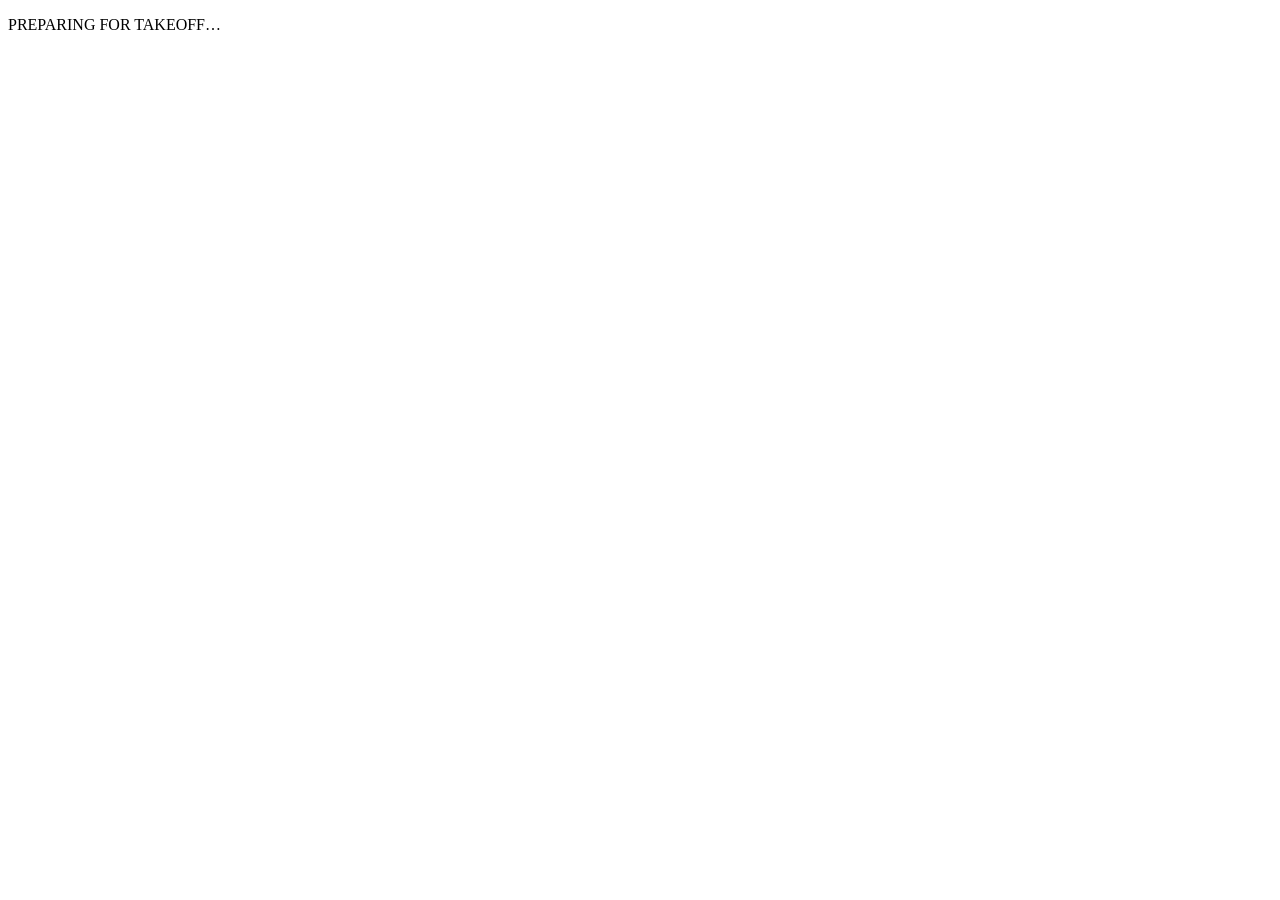
==== index.html @ 43501441 "Publish 94eb627 (accounts off)" ====
<!DOCTYPE html><html lang="en" class="XR_rJG_variable _8Li5zG_variable VBCQ2q_variable h-full antialiased"><head><meta charSet="utf-8"/><meta name="viewport" content="width=device-width, initial-scale=1, viewport-fit=cover"/><link rel="preload" href="/updraft/_next/static/media/07a39a8a4660cc7c-s.p.0r6juujl39pe6.woff2" as="font" crossorigin="" type="font/woff2"/><link rel="preload" href="/updraft/_next/static/media/29e2a75af8e45044-s.p.2kjei9psvcorz.woff2" as="font" crossorigin="" type="font/woff2"/><link rel="preload" href="/updraft/_next/static/media/updraft_display-s.p.1v7mnfxmpzm6w.ttf" as="font" crossorigin="" type="font/ttf"/><link rel="stylesheet" href="/updraft/_next/static/chunks/2bcupt_ud6lul.css" data-precedence="next"/><link rel="preload" as="script" fetchPriority="low" href="/updraft/_next/static/chunks/0wfurka9errm3.js"/><script src="/updraft/_next/static/chunks/2h92c6ep4adcl.js" async=""></script><script src="/updraft/_next/static/chunks/23e6jep2anmtk.js" async=""></script><script src="/updraft/_next/static/chunks/turbopack-0xkfln-ubqg1j.js" async=""></script><script src="/updraft/_next/static/chunks/3qfy96eoyh-ek.js" async=""></script><script src="/updraft/_next/static/chunks/0kzxq1b6icci6.js" async=""></script><script src="/updraft/_next/static/chunks/0h3vp966wmqoe.js" async=""></script><meta name="next-size-adjust" content=""/><meta name="theme-color" content="#14213d"/><title>Updraft: a daily ACT-style practice climb</title><meta name="description" content="Updraft is a free daily ACT-style practice game. Answer right to fly higher, from a paper plane to space. You get two lives, and everyone gets the same 16-step climb each day."/><link rel="manifest" href="/updraft/manifest.webmanifest"/><meta name="mobile-web-app-capable" content="yes"/><meta name="apple-mobile-web-app-title" content="Updraft"/><meta name="apple-mobile-web-app-status-bar-style" content="black-translucent"/><meta property="og:title" content="Updraft: a daily ACT-style practice climb"/><meta property="og:description" content="Updraft is a free daily ACT-style practice game. Answer right to fly higher, from a paper plane to space. You get two lives, and everyone gets the same 16-step climb each day."/><meta property="og:site_name" content="Updraft"/><meta property="og:image" content="https://lucasit003.github.io/updraft/opengraph-image.png?opengraph-image.07nztff63uw1b.png"/><meta property="og:image:type" content="image/png"/><meta property="og:image:width" content="1200"/><meta property="og:image:height" content="630"/><meta property="og:image:alt" content="Updraft, a daily ACT-style practice climb: pixel-art screens of a biplane, an airship and a Moon rocket."/><meta property="og:type" content="website"/><meta name="twitter:card" content="summary_large_image"/><meta name="twitter:title" content="Updraft: a daily ACT-style practice climb"/><meta name="twitter:description" content="Updraft is a free daily ACT-style practice game. Answer right to fly higher, from a paper plane to space. You get two lives, and everyone gets the same 16-step climb each day."/><meta name="twitter:image" content="https://lucasit003.github.io/updraft/twitter-image.png?twitter-image.07nztff63uw1b.png"/><meta name="twitter:image:alt" content="Updraft, a daily ACT-style practice climb: pixel-art screens of a biplane, an airship and a Moon rocket."/><meta name="twitter:image:type" content="image/png"/><meta name="twitter:image:width" content="1200"/><meta name="twitter:image:height" content="630"/><link rel="icon" href="/updraft/icon.png?icon.2e57di_v7igrp.png" sizes="64x64" type="image/png"/><link rel="apple-touch-icon" href="/updraft/apple-icon.png?apple-icon.0zh2d3x1b65fm.png" sizes="180x180" type="image/png"/><script src="/updraft/_next/static/chunks/0cz1d0mv5g_q7.js" noModule=""></script></head><body class="min-h-full" style="--ui-panel:url(/updraft/art/ui/panel.png?v=f7bab681);--ui-button:url(/updraft/art/ui/button.png?v=4426a761);--ui-badge:url(/updraft/art/ui/badge.png?v=4f01d18e)"><div hidden=""><!--$--><!--/$--></div><main class="flex h-[100dvh] items-center justify-center bg-[#0b1433] text-white/80"><p class="animate-pulse text-sm tracking-widest">PREPARING FOR TAKEOFF…</p></main><!--$--><!--/$--><script id="_R_">(globalThis["TURBOPACK"] || (globalThis["TURBOPACK"] = [])).push({"otherChunks":["static/chunks/0wfurka9errm3.js","static/chunks/2h92c6ep4adcl.js","static/chunks/23e6jep2anmtk.js"],"runtimeModuleIds":[94553]});</script><script src="/updraft/_next/static/chunks/0wfurka9errm3.js" async=""></script><script>(self.__next_f=self.__next_f||[]).push([0])</script><script>self.__next_f.push([1,"1:\"$Sreact.fragment\"\n2:\"/updraft/_next/static/chunks/3qfy96eoyh-ek.js\"\n3:I[39756,[\"$2\"],\"default\"]\n4:I[37457,[\"$2\"],\"default\"]\n6:\"/updraft/_next/static/chunks/0kzxq1b6icci6.js\"\n7:\"/updraft/_next/static/chunks/0h3vp966wmqoe.js\"\n8:I[11010,[\"$6\",\"$7\"],\"default\"]\n9:I[97367,[\"$2\"],\"OutletBoundary\"]\na:\"$Sreact.suspense\"\nc:\"ViewportBoundary\"\nd:I[97367,[\"$2\"],\"$c\"]\nf:\"MetadataBoundary\"\n10:I[97367,[\"$2\"],\"$f\"]\n12:I[68027,[],\"default\",1]\n:HL[\"/updraft/_next/static/chunks/2bcupt_ud6lul.css\",\"style\"]\n:HL[\"/updraft/_next/static/media/07a39a8a4660cc7c-s.p.0r6juujl39pe6.woff2\",\"font\",{\"crossOrigin\":\"\",\"type\":\"font/woff2\"}]\n:HL[\"/updraft/_next/static/media/29e2a75af8e45044-s.p.2kjei9psvcorz.woff2\",\"font\",{\"crossOrigin\":\"\",\"type\":\"font/woff2\"}]\n:HL[\"/updraft/_next/static/media/updraft_display-s.p.1v7mnfxmpzm6w.ttf\",\"font\",{\"crossOrigin\":\"\",\"type\":\"font/ttf\"}]\n5:[[\"children\",{\"s\":\"__PAGE__\",\"h\":512,\"d\":{\"r\":[\"$\",\"$1\",\"c\",{\"children\":[[\"$\",\"$L8\",null,{}],[[\"$\",\"script\",\"script-0\",{\"src\":\"/updraft/_next/static/chunks/0kzxq1b6icci6.js\",\"async\":true,\"nonce\":\"$undefined\"}],[\"$\",\"script\",\"script-1\",{\"src\":\"/updraft/_next/static/chunks/0h3vp966wmqoe.js\",\"async\":true,\"nonce\":\"$undefined\"}]],[\"$\",\"$L9\",null,{\"children\":[\"$\",\"$a\",null,{\"name\":\"Next.MetadataOutlet\",\"children\":\"$@b\"}]}]]}],\"p\":false,\"v\":null}}]]\n"])</script><script>self.__next_f.push([1,"0:{\"P\":null,\"c\":[\"\",\"\"],\"q\":\"\",\"i\":false,\"t\":{\"t\":{\"s\":\"\",\"h\":528,\"d\":{\"r\":[\"$\",\"$1\",\"c\",{\"children\":[[[\"$\",\"link\",\"0\",{\"rel\":\"stylesheet\",\"href\":\"/updraft/_next/static/chunks/2bcupt_ud6lul.css\",\"precedence\":\"next\",\"crossOrigin\":\"$undefined\",\"nonce\":\"$undefined\"}]],[\"$\",\"html\",null,{\"lang\":\"en\",\"className\":\"XR_rJG_variable _8Li5zG_variable VBCQ2q_variable h-full antialiased\",\"children\":[\"$\",\"body\",null,{\"className\":\"min-h-full\",\"style\":{\"--ui-panel\":\"url(/updraft/art/ui/panel.png?v=f7bab681)\",\"--ui-button\":\"url(/updraft/art/ui/button.png?v=4426a761)\",\"--ui-badge\":\"url(/updraft/art/ui/badge.png?v=4f01d18e)\"},\"children\":[\"$\",\"$L3\",null,{\"parallelRouterKey\":\"children\",\"error\":\"$undefined\",\"errorStyles\":\"$undefined\",\"errorScripts\":\"$undefined\",\"template\":[\"$\",\"$L4\",null,{}],\"templateStyles\":\"$undefined\",\"templateScripts\":\"$undefined\",\"notFound\":[[[\"$\",\"title\",null,{\"children\":\"404: This page could not be found.\"}],[\"$\",\"div\",null,{\"style\":{\"fontFamily\":\"system-ui,\\\"Segoe UI\\\",Roboto,Helvetica,Arial,sans-serif,\\\"Apple Color Emoji\\\",\\\"Segoe UI Emoji\\\"\",\"height\":\"100vh\",\"textAlign\":\"center\",\"display\":\"flex\",\"flexDirection\":\"column\",\"alignItems\":\"center\",\"justifyContent\":\"center\"},\"children\":[\"$\",\"div\",null,{\"children\":[[\"$\",\"style\",null,{\"dangerouslySetInnerHTML\":{\"__html\":\"body{color:#000;background:#fff;margin:0}.next-error-h1{border-right:1px solid rgba(0,0,0,.3)}@media (prefers-color-scheme:dark){body{color:#fff;background:#000}.next-error-h1{border-right:1px solid rgba(255,255,255,.3)}}\"}}],[\"$\",\"h1\",null,{\"className\":\"next-error-h1\",\"style\":{\"display\":\"inline-block\",\"margin\":\"0 20px 0 0\",\"padding\":\"0 23px 0 0\",\"fontSize\":24,\"fontWeight\":500,\"verticalAlign\":\"top\",\"lineHeight\":\"49px\"},\"children\":404}],[\"$\",\"div\",null,{\"style\":{\"display\":\"inline-block\"},\"children\":[\"$\",\"h2\",null,{\"style\":{\"fontSize\":14,\"fontWeight\":400,\"lineHeight\":\"49px\",\"margin\":0},\"children\":\"This page could not be found.\"}]}]]}]}]],[]],\"forbidden\":\"$undefined\",\"unauthorized\":\"$undefined\"}]}]}]]}],\"p\":false,\"v\":null},\"c\":\"$Q5\"},\"h\":{\"r\":[\"$\",\"$1\",\"h\",{\"children\":[null,[\"$\",\"$Ld\",null,{\"children\":\"$Le\"}],[\"$\",\"$L10\",null,{\"children\":[[\"$\",\"div\",null,{\"hidden\":true,\"children\":[\"$\",\"$a\",null,{\"name\":\"Next.Metadata\",\"children\":\"$L11\"}]}],null]}],[\"$\",\"meta\",null,{\"name\":\"next-size-adjust\",\"content\":\"\"}]]}],\"p\":false,\"v\":null}},\"m\":\"$undefined\",\"G\":[\"$12\",[[\"$\",\"link\",\"0\",{\"rel\":\"stylesheet\",\"href\":\"/updraft/_next/static/chunks/2bcupt_ud6lul.css\",\"precedence\":\"next\",\"crossOrigin\":\"$undefined\",\"nonce\":\"$undefined\"}]]],\"S\":true,\"r\":\"$undefined\",\"s\":\"$undefined\",\"a\":\"$undefined\",\"l\":\"$undefined\",\"p\":\"$undefined\",\"d\":\"$undefined\",\"b\":\"C6MZS9mcwpuCCVkdSuwOd\"}\n"])</script><script>self.__next_f.push([1,"e:[[\"$\",\"meta\",\"0\",{\"charSet\":\"utf-8\"}],[\"$\",\"meta\",\"1\",{\"name\":\"viewport\",\"content\":\"width=device-width, initial-scale=1, viewport-fit=cover\"}],[\"$\",\"meta\",\"2\",{\"name\":\"theme-color\",\"content\":\"#14213d\"}]]\n"])</script><script>self.__next_f.push([1,"13:I[27201,[\"$2\"],\"IconMark\"]\nb:null\n"])</script><script>self.__next_f.push([1,"11:[[\"$\",\"title\",\"0\",{\"children\":\"Updraft: a daily ACT-style practice climb\"}],[\"$\",\"meta\",\"1\",{\"name\":\"description\",\"content\":\"Updraft is a free daily ACT-style practice game. Answer right to fly higher, from a paper plane to space. You get two lives, and everyone gets the same 16-step climb each day.\"}],[\"$\",\"link\",\"2\",{\"rel\":\"manifest\",\"href\":\"/updraft/manifest.webmanifest\",\"crossOrigin\":\"$undefined\"}],[\"$\",\"meta\",\"3\",{\"name\":\"mobile-web-app-capable\",\"content\":\"yes\"}],[\"$\",\"meta\",\"4\",{\"name\":\"apple-mobile-web-app-title\",\"content\":\"Updraft\"}],[\"$\",\"meta\",\"5\",{\"name\":\"apple-mobile-web-app-status-bar-style\",\"content\":\"black-translucent\"}],[\"$\",\"meta\",\"6\",{\"property\":\"og:title\",\"content\":\"Updraft: a daily ACT-style practice climb\"}],[\"$\",\"meta\",\"7\",{\"property\":\"og:description\",\"content\":\"Updraft is a free daily ACT-style practice game. Answer right to fly higher, from a paper plane to space. You get two lives, and everyone gets the same 16-step climb each day.\"}],[\"$\",\"meta\",\"8\",{\"property\":\"og:site_name\",\"content\":\"Updraft\"}],[\"$\",\"meta\",\"9\",{\"property\":\"og:image\",\"content\":\"https://lucasit003.github.io/updraft/opengraph-image.png?opengraph-image.07nztff63uw1b.png\"}],[\"$\",\"meta\",\"10\",{\"property\":\"og:image:type\",\"content\":\"image/png\"}],[\"$\",\"meta\",\"11\",{\"property\":\"og:image:width\",\"content\":\"1200\"}],[\"$\",\"meta\",\"12\",{\"property\":\"og:image:height\",\"content\":\"630\"}],[\"$\",\"meta\",\"13\",{\"property\":\"og:image:alt\",\"content\":\"Updraft, a daily ACT-style practice climb: pixel-art screens of a biplane, an airship and a Moon rocket.\"}],[\"$\",\"meta\",\"14\",{\"property\":\"og:type\",\"content\":\"website\"}],[\"$\",\"meta\",\"15\",{\"name\":\"twitter:card\",\"content\":\"summary_large_image\"}],[\"$\",\"meta\",\"16\",{\"name\":\"twitter:title\",\"content\":\"Updraft: a daily ACT-style practice climb\"}],[\"$\",\"meta\",\"17\",{\"name\":\"twitter:description\",\"content\":\"Updraft is a free daily ACT-style practice game. Answer right to fly higher, from a paper plane to space. You get two lives, and everyone gets the same 16-step climb each day.\"}],[\"$\",\"meta\",\"18\",{\"name\":\"twitter:image\",\"content\":\"https://lucasit003.github.io/updraft/twitter-image.png?twitter-image.07nztff63uw1b.png\"}],[\"$\",\"meta\",\"19\",{\"name\":\"twitter:image:alt\",\"content\":\"Updraft, a daily ACT-style practice climb: pixel-art screens of a biplane, an airship and a Moon rocket.\"}],[\"$\",\"meta\",\"20\",{\"name\":\"twitter:image:type\",\"content\":\"image/png\"}],[\"$\",\"meta\",\"21\",{\"name\":\"twitter:image:width\",\"content\":\"1200\"}],[\"$\",\"meta\",\"22\",{\"name\":\"twitter:image:height\",\"content\":\"630\"}],[\"$\",\"link\",\"23\",{\"rel\":\"icon\",\"href\":\"/updraft/icon.png?icon.2e57di_v7igrp.png\",\"sizes\":\"64x64\",\"type\":\"image/png\"}],[\"$\",\"link\",\"24\",{\"rel\":\"apple-touch-icon\",\"href\":\"/updraft/apple-icon.png?apple-icon.0zh2d3x1b65fm.png\",\"sizes\":\"180x180\",\"type\":\"image/png\"}],[\"$\",\"$L13\",\"25\",{}]]\n"])</script></body></html>
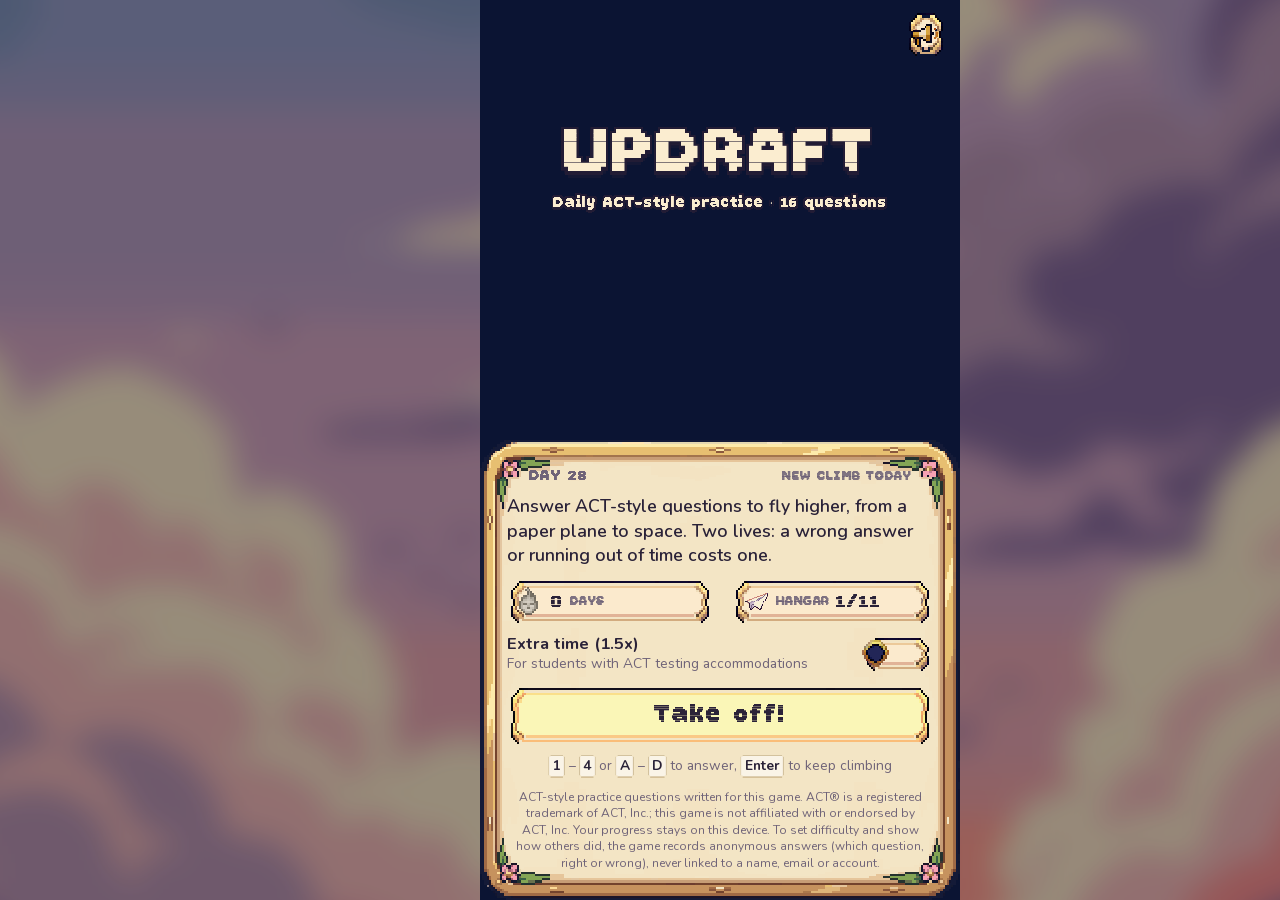
==== commit 3358f53a: "Publish 7468dcd (accounts off)" ====
--- a/index.html
+++ b/index.html
@@ -1 +1 @@
-<!DOCTYPE html><html lang="en" class="XR_rJG_variable _8Li5zG_variable VBCQ2q_variable h-full antialiased"><head><meta charSet="utf-8"/><meta name="viewport" content="width=device-width, initial-scale=1, viewport-fit=cover"/><link rel="preload" href="/updraft/_next/static/media/07a39a8a4660cc7c-s.p.0r6juujl39pe6.woff2" as="font" crossorigin="" type="font/woff2"/><link rel="preload" href="/updraft/_next/static/media/29e2a75af8e45044-s.p.2kjei9psvcorz.woff2" as="font" crossorigin="" type="font/woff2"/><link rel="preload" href="/updraft/_next/static/media/updraft_display-s.p.1v7mnfxmpzm6w.ttf" as="font" crossorigin="" type="font/ttf"/><link rel="stylesheet" href="/updraft/_next/static/chunks/2bcupt_ud6lul.css" data-precedence="next"/><link rel="preload" as="script" fetchPriority="low" href="/updraft/_next/static/chunks/0wfurka9errm3.js"/><script src="/updraft/_next/static/chunks/2h92c6ep4adcl.js" async=""></script><script src="/updraft/_next/static/chunks/23e6jep2anmtk.js" async=""></script><script src="/updraft/_next/static/chunks/turbopack-0xkfln-ubqg1j.js" async=""></script><script src="/updraft/_next/static/chunks/3qfy96eoyh-ek.js" async=""></script><script src="/updraft/_next/static/chunks/0kzxq1b6icci6.js" async=""></script><script src="/updraft/_next/static/chunks/0h3vp966wmqoe.js" async=""></script><meta name="next-size-adjust" content=""/><meta name="theme-color" content="#14213d"/><title>Updraft: a daily ACT-style practice climb</title><meta name="description" content="Updraft is a free daily ACT-style practice game. Answer right to fly higher, from a paper plane to space. You get two lives, and everyone gets the same 16-step climb each day."/><link rel="manifest" href="/updraft/manifest.webmanifest"/><meta name="mobile-web-app-capable" content="yes"/><meta name="apple-mobile-web-app-title" content="Updraft"/><meta name="apple-mobile-web-app-status-bar-style" content="black-translucent"/><meta property="og:title" content="Updraft: a daily ACT-style practice climb"/><meta property="og:description" content="Updraft is a free daily ACT-style practice game. Answer right to fly higher, from a paper plane to space. You get two lives, and everyone gets the same 16-step climb each day."/><meta property="og:site_name" content="Updraft"/><meta property="og:image" content="https://lucasit003.github.io/updraft/opengraph-image.png?opengraph-image.07nztff63uw1b.png"/><meta property="og:image:type" content="image/png"/><meta property="og:image:width" content="1200"/><meta property="og:image:height" content="630"/><meta property="og:image:alt" content="Updraft, a daily ACT-style practice climb: pixel-art screens of a biplane, an airship and a Moon rocket."/><meta property="og:type" content="website"/><meta name="twitter:card" content="summary_large_image"/><meta name="twitter:title" content="Updraft: a daily ACT-style practice climb"/><meta name="twitter:description" content="Updraft is a free daily ACT-style practice game. Answer right to fly higher, from a paper plane to space. You get two lives, and everyone gets the same 16-step climb each day."/><meta name="twitter:image" content="https://lucasit003.github.io/updraft/twitter-image.png?twitter-image.07nztff63uw1b.png"/><meta name="twitter:image:alt" content="Updraft, a daily ACT-style practice climb: pixel-art screens of a biplane, an airship and a Moon rocket."/><meta name="twitter:image:type" content="image/png"/><meta name="twitter:image:width" content="1200"/><meta name="twitter:image:height" content="630"/><link rel="icon" href="/updraft/icon.png?icon.2e57di_v7igrp.png" sizes="64x64" type="image/png"/><link rel="apple-touch-icon" href="/updraft/apple-icon.png?apple-icon.0zh2d3x1b65fm.png" sizes="180x180" type="image/png"/><script src="/updraft/_next/static/chunks/0cz1d0mv5g_q7.js" noModule=""></script></head><body class="min-h-full" style="--ui-panel:url(/updraft/art/ui/panel.png?v=f7bab681);--ui-button:url(/updraft/art/ui/button.png?v=4426a761);--ui-badge:url(/updraft/art/ui/badge.png?v=4f01d18e)"><div hidden=""><!--$--><!--/$--></div><main class="flex h-[100dvh] items-center justify-center bg-[#0b1433] text-white/80"><p class="animate-pulse text-sm tracking-widest">PREPARING FOR TAKEOFF…</p></main><!--$--><!--/$--><script id="_R_">(globalThis["TURBOPACK"] || (globalThis["TURBOPACK"] = [])).push({"otherChunks":["static/chunks/0wfurka9errm3.js","static/chunks/2h92c6ep4adcl.js","static/chunks/23e6jep2anmtk.js"],"runtimeModuleIds":[94553]});</script><script src="/updraft/_next/static/chunks/0wfurka9errm3.js" async=""></script><script>(self.__next_f=self.__next_f||[]).push([0])</script><script>self.__next_f.push([1,"1:\"$Sreact.fragment\"\n2:\"/updraft/_next/static/chunks/3qfy96eoyh-ek.js\"\n3:I[39756,[\"$2\"],\"default\"]\n4:I[37457,[\"$2\"],\"default\"]\n6:\"/updraft/_next/static/chunks/0kzxq1b6icci6.js\"\n7:\"/updraft/_next/static/chunks/0h3vp966wmqoe.js\"\n8:I[11010,[\"$6\",\"$7\"],\"default\"]\n9:I[97367,[\"$2\"],\"OutletBoundary\"]\na:\"$Sreact.suspense\"\nc:\"ViewportBoundary\"\nd:I[97367,[\"$2\"],\"$c\"]\nf:\"MetadataBoundary\"\n10:I[97367,[\"$2\"],\"$f\"]\n12:I[68027,[],\"default\",1]\n:HL[\"/updraft/_next/static/chunks/2bcupt_ud6lul.css\",\"style\"]\n:HL[\"/updraft/_next/static/media/07a39a8a4660cc7c-s.p.0r6juujl39pe6.woff2\",\"font\",{\"crossOrigin\":\"\",\"type\":\"font/woff2\"}]\n:HL[\"/updraft/_next/static/media/29e2a75af8e45044-s.p.2kjei9psvcorz.woff2\",\"font\",{\"crossOrigin\":\"\",\"type\":\"font/woff2\"}]\n:HL[\"/updraft/_next/static/media/updraft_display-s.p.1v7mnfxmpzm6w.ttf\",\"font\",{\"crossOrigin\":\"\",\"type\":\"font/ttf\"}]\n5:[[\"children\",{\"s\":\"__PAGE__\",\"h\":512,\"d\":{\"r\":[\"$\",\"$1\",\"c\",{\"children\":[[\"$\",\"$L8\",null,{}],[[\"$\",\"script\",\"script-0\",{\"src\":\"/updraft/_next/static/chunks/0kzxq1b6icci6.js\",\"async\":true,\"nonce\":\"$undefined\"}],[\"$\",\"script\",\"script-1\",{\"src\":\"/updraft/_next/static/chunks/0h3vp966wmqoe.js\",\"async\":true,\"nonce\":\"$undefined\"}]],[\"$\",\"$L9\",null,{\"children\":[\"$\",\"$a\",null,{\"name\":\"Next.MetadataOutlet\",\"children\":\"$@b\"}]}]]}],\"p\":false,\"v\":null}}]]\n"])</script><script>self.__next_f.push([1,"0:{\"P\":null,\"c\":[\"\",\"\"],\"q\":\"\",\"i\":false,\"t\":{\"t\":{\"s\":\"\",\"h\":528,\"d\":{\"r\":[\"$\",\"$1\",\"c\",{\"children\":[[[\"$\",\"link\",\"0\",{\"rel\":\"stylesheet\",\"href\":\"/updraft/_next/static/chunks/2bcupt_ud6lul.css\",\"precedence\":\"next\",\"crossOrigin\":\"$undefined\",\"nonce\":\"$undefined\"}]],[\"$\",\"html\",null,{\"lang\":\"en\",\"className\":\"XR_rJG_variable _8Li5zG_variable VBCQ2q_variable h-full antialiased\",\"children\":[\"$\",\"body\",null,{\"className\":\"min-h-full\",\"style\":{\"--ui-panel\":\"url(/updraft/art/ui/panel.png?v=f7bab681)\",\"--ui-button\":\"url(/updraft/art/ui/button.png?v=4426a761)\",\"--ui-badge\":\"url(/updraft/art/ui/badge.png?v=4f01d18e)\"},\"children\":[\"$\",\"$L3\",null,{\"parallelRouterKey\":\"children\",\"error\":\"$undefined\",\"errorStyles\":\"$undefined\",\"errorScripts\":\"$undefined\",\"template\":[\"$\",\"$L4\",null,{}],\"templateStyles\":\"$undefined\",\"templateScripts\":\"$undefined\",\"notFound\":[[[\"$\",\"title\",null,{\"children\":\"404: This page could not be found.\"}],[\"$\",\"div\",null,{\"style\":{\"fontFamily\":\"system-ui,\\\"Segoe UI\\\",Roboto,Helvetica,Arial,sans-serif,\\\"Apple Color Emoji\\\",\\\"Segoe UI Emoji\\\"\",\"height\":\"100vh\",\"textAlign\":\"center\",\"display\":\"flex\",\"flexDirection\":\"column\",\"alignItems\":\"center\",\"justifyContent\":\"center\"},\"children\":[\"$\",\"div\",null,{\"children\":[[\"$\",\"style\",null,{\"dangerouslySetInnerHTML\":{\"__html\":\"body{color:#000;background:#fff;margin:0}.next-error-h1{border-right:1px solid rgba(0,0,0,.3)}@media (prefers-color-scheme:dark){body{color:#fff;background:#000}.next-error-h1{border-right:1px solid rgba(255,255,255,.3)}}\"}}],[\"$\",\"h1\",null,{\"className\":\"next-error-h1\",\"style\":{\"display\":\"inline-block\",\"margin\":\"0 20px 0 0\",\"padding\":\"0 23px 0 0\",\"fontSize\":24,\"fontWeight\":500,\"verticalAlign\":\"top\",\"lineHeight\":\"49px\"},\"children\":404}],[\"$\",\"div\",null,{\"style\":{\"display\":\"inline-block\"},\"children\":[\"$\",\"h2\",null,{\"style\":{\"fontSize\":14,\"fontWeight\":400,\"lineHeight\":\"49px\",\"margin\":0},\"children\":\"This page could not be found.\"}]}]]}]}]],[]],\"forbidden\":\"$undefined\",\"unauthorized\":\"$undefined\"}]}]}]]}],\"p\":false,\"v\":null},\"c\":\"$Q5\"},\"h\":{\"r\":[\"$\",\"$1\",\"h\",{\"children\":[null,[\"$\",\"$Ld\",null,{\"children\":\"$Le\"}],[\"$\",\"$L10\",null,{\"children\":[[\"$\",\"div\",null,{\"hidden\":true,\"children\":[\"$\",\"$a\",null,{\"name\":\"Next.Metadata\",\"children\":\"$L11\"}]}],null]}],[\"$\",\"meta\",null,{\"name\":\"next-size-adjust\",\"content\":\"\"}]]}],\"p\":false,\"v\":null}},\"m\":\"$undefined\",\"G\":[\"$12\",[[\"$\",\"link\",\"0\",{\"rel\":\"stylesheet\",\"href\":\"/updraft/_next/static/chunks/2bcupt_ud6lul.css\",\"precedence\":\"next\",\"crossOrigin\":\"$undefined\",\"nonce\":\"$undefined\"}]]],\"S\":true,\"r\":\"$undefined\",\"s\":\"$undefined\",\"a\":\"$undefined\",\"l\":\"$undefined\",\"p\":\"$undefined\",\"d\":\"$undefined\",\"b\":\"C6MZS9mcwpuCCVkdSuwOd\"}\n"])</script><script>self.__next_f.push([1,"e:[[\"$\",\"meta\",\"0\",{\"charSet\":\"utf-8\"}],[\"$\",\"meta\",\"1\",{\"name\":\"viewport\",\"content\":\"width=device-width, initial-scale=1, viewport-fit=cover\"}],[\"$\",\"meta\",\"2\",{\"name\":\"theme-color\",\"content\":\"#14213d\"}]]\n"])</script><script>self.__next_f.push([1,"13:I[27201,[\"$2\"],\"IconMark\"]\nb:null\n"])</script><script>self.__next_f.push([1,"11:[[\"$\",\"title\",\"0\",{\"children\":\"Updraft: a daily ACT-style practice climb\"}],[\"$\",\"meta\",\"1\",{\"name\":\"description\",\"content\":\"Updraft is a free daily ACT-style practice game. Answer right to fly higher, from a paper plane to space. You get two lives, and everyone gets the same 16-step climb each day.\"}],[\"$\",\"link\",\"2\",{\"rel\":\"manifest\",\"href\":\"/updraft/manifest.webmanifest\",\"crossOrigin\":\"$undefined\"}],[\"$\",\"meta\",\"3\",{\"name\":\"mobile-web-app-capable\",\"content\":\"yes\"}],[\"$\",\"meta\",\"4\",{\"name\":\"apple-mobile-web-app-title\",\"content\":\"Updraft\"}],[\"$\",\"meta\",\"5\",{\"name\":\"apple-mobile-web-app-status-bar-style\",\"content\":\"black-translucent\"}],[\"$\",\"meta\",\"6\",{\"property\":\"og:title\",\"content\":\"Updraft: a daily ACT-style practice climb\"}],[\"$\",\"meta\",\"7\",{\"property\":\"og:description\",\"content\":\"Updraft is a free daily ACT-style practice game. Answer right to fly higher, from a paper plane to space. You get two lives, and everyone gets the same 16-step climb each day.\"}],[\"$\",\"meta\",\"8\",{\"property\":\"og:site_name\",\"content\":\"Updraft\"}],[\"$\",\"meta\",\"9\",{\"property\":\"og:image\",\"content\":\"https://lucasit003.github.io/updraft/opengraph-image.png?opengraph-image.07nztff63uw1b.png\"}],[\"$\",\"meta\",\"10\",{\"property\":\"og:image:type\",\"content\":\"image/png\"}],[\"$\",\"meta\",\"11\",{\"property\":\"og:image:width\",\"content\":\"1200\"}],[\"$\",\"meta\",\"12\",{\"property\":\"og:image:height\",\"content\":\"630\"}],[\"$\",\"meta\",\"13\",{\"property\":\"og:image:alt\",\"content\":\"Updraft, a daily ACT-style practice climb: pixel-art screens of a biplane, an airship and a Moon rocket.\"}],[\"$\",\"meta\",\"14\",{\"property\":\"og:type\",\"content\":\"website\"}],[\"$\",\"meta\",\"15\",{\"name\":\"twitter:card\",\"content\":\"summary_large_image\"}],[\"$\",\"meta\",\"16\",{\"name\":\"twitter:title\",\"content\":\"Updraft: a daily ACT-style practice climb\"}],[\"$\",\"meta\",\"17\",{\"name\":\"twitter:description\",\"content\":\"Updraft is a free daily ACT-style practice game. Answer right to fly higher, from a paper plane to space. You get two lives, and everyone gets the same 16-step climb each day.\"}],[\"$\",\"meta\",\"18\",{\"name\":\"twitter:image\",\"content\":\"https://lucasit003.github.io/updraft/twitter-image.png?twitter-image.07nztff63uw1b.png\"}],[\"$\",\"meta\",\"19\",{\"name\":\"twitter:image:alt\",\"content\":\"Updraft, a daily ACT-style practice climb: pixel-art screens of a biplane, an airship and a Moon rocket.\"}],[\"$\",\"meta\",\"20\",{\"name\":\"twitter:image:type\",\"content\":\"image/png\"}],[\"$\",\"meta\",\"21\",{\"name\":\"twitter:image:width\",\"content\":\"1200\"}],[\"$\",\"meta\",\"22\",{\"name\":\"twitter:image:height\",\"content\":\"630\"}],[\"$\",\"link\",\"23\",{\"rel\":\"icon\",\"href\":\"/updraft/icon.png?icon.2e57di_v7igrp.png\",\"sizes\":\"64x64\",\"type\":\"image/png\"}],[\"$\",\"link\",\"24\",{\"rel\":\"apple-touch-icon\",\"href\":\"/updraft/apple-icon.png?apple-icon.0zh2d3x1b65fm.png\",\"sizes\":\"180x180\",\"type\":\"image/png\"}],[\"$\",\"$L13\",\"25\",{}]]\n"])</script></body></html>+<!DOCTYPE html><html lang="en" class="XR_rJG_variable _8Li5zG_variable VBCQ2q_variable h-full antialiased"><head><meta charSet="utf-8"/><meta name="viewport" content="width=device-width, initial-scale=1, viewport-fit=cover"/><link rel="preload" href="/_next/static/media/07a39a8a4660cc7c-s.p.0r6juujl39pe6.woff2" as="font" crossorigin="" type="font/woff2"/><link rel="preload" href="/_next/static/media/29e2a75af8e45044-s.p.2kjei9psvcorz.woff2" as="font" crossorigin="" type="font/woff2"/><link rel="preload" href="/_next/static/media/updraft_display-s.p.1v7mnfxmpzm6w.ttf" as="font" crossorigin="" type="font/ttf"/><link rel="stylesheet" href="/_next/static/chunks/2bcupt_ud6lul.css" data-precedence="next"/><link rel="preload" as="script" fetchPriority="low" href="/_next/static/chunks/0wfurka9errm3.js"/><script src="/_next/static/chunks/0yz0oxanetv6p.js" async=""></script><script src="/_next/static/chunks/23e6jep2anmtk.js" async=""></script><script src="/_next/static/chunks/turbopack-2u1d16houkiyo.js" async=""></script><script src="/_next/static/chunks/3qfy96eoyh-ek.js" async=""></script><script src="/_next/static/chunks/0gzzh05ctltr7.js" async=""></script><script src="/_next/static/chunks/0h3vp966wmqoe.js" async=""></script><meta name="next-size-adjust" content=""/><meta name="theme-color" content="#14213d"/><title>Updraft: a daily ACT-style practice climb</title><meta name="description" content="Updraft is a free daily ACT-style practice game. Answer right to fly higher, from a paper plane to space. You get two lives, and everyone gets the same 16-step climb each day."/><link rel="manifest" href="/manifest.webmanifest"/><meta name="mobile-web-app-capable" content="yes"/><meta name="apple-mobile-web-app-title" content="Updraft"/><meta name="apple-mobile-web-app-status-bar-style" content="black-translucent"/><meta property="og:title" content="Updraft: a daily ACT-style practice climb"/><meta property="og:description" content="Updraft is a free daily ACT-style practice game. Answer right to fly higher, from a paper plane to space. You get two lives, and everyone gets the same 16-step climb each day."/><meta property="og:site_name" content="Updraft"/><meta property="og:image" content="https://playupdraft.com/opengraph-image.png?opengraph-image.07nztff63uw1b.png"/><meta property="og:image:type" content="image/png"/><meta property="og:image:width" content="1200"/><meta property="og:image:height" content="630"/><meta property="og:image:alt" content="Updraft, a daily ACT-style practice climb: pixel-art screens of a biplane, an airship and a Moon rocket."/><meta property="og:type" content="website"/><meta name="twitter:card" content="summary_large_image"/><meta name="twitter:title" content="Updraft: a daily ACT-style practice climb"/><meta name="twitter:description" content="Updraft is a free daily ACT-style practice game. Answer right to fly higher, from a paper plane to space. You get two lives, and everyone gets the same 16-step climb each day."/><meta name="twitter:image" content="https://playupdraft.com/twitter-image.png?twitter-image.07nztff63uw1b.png"/><meta name="twitter:image:alt" content="Updraft, a daily ACT-style practice climb: pixel-art screens of a biplane, an airship and a Moon rocket."/><meta name="twitter:image:type" content="image/png"/><meta name="twitter:image:width" content="1200"/><meta name="twitter:image:height" content="630"/><link rel="icon" href="/icon.png?icon.2e57di_v7igrp.png" sizes="64x64" type="image/png"/><link rel="apple-touch-icon" href="/apple-icon.png?apple-icon.0zh2d3x1b65fm.png" sizes="180x180" type="image/png"/><script src="/_next/static/chunks/0cz1d0mv5g_q7.js" noModule=""></script></head><body class="min-h-full" style="--ui-panel:url(/art/ui/panel.png?v=f7bab681);--ui-button:url(/art/ui/button.png?v=4426a761);--ui-badge:url(/art/ui/badge.png?v=4f01d18e)"><div hidden=""><!--$--><!--/$--></div><main class="flex h-[100dvh] items-center justify-center bg-[#0b1433] text-white/80"><p class="animate-pulse text-sm tracking-widest">PREPARING FOR TAKEOFF…</p></main><!--$--><!--/$--><script id="_R_">(globalThis["TURBOPACK"] || (globalThis["TURBOPACK"] = [])).push({"otherChunks":["static/chunks/0wfurka9errm3.js","static/chunks/0yz0oxanetv6p.js","static/chunks/23e6jep2anmtk.js"],"runtimeModuleIds":[94553]});</script><script src="/_next/static/chunks/0wfurka9errm3.js" async=""></script><script>(self.__next_f=self.__next_f||[]).push([0])</script><script>self.__next_f.push([1,"1:\"$Sreact.fragment\"\n2:\"/_next/static/chunks/3qfy96eoyh-ek.js\"\n3:I[39756,[\"$2\"],\"default\"]\n4:I[37457,[\"$2\"],\"default\"]\n6:\"/_next/static/chunks/0gzzh05ctltr7.js\"\n7:\"/_next/static/chunks/0h3vp966wmqoe.js\"\n8:I[11010,[\"$6\",\"$7\"],\"default\"]\n9:I[97367,[\"$2\"],\"OutletBoundary\"]\na:\"$Sreact.suspense\"\nc:\"ViewportBoundary\"\nd:I[97367,[\"$2\"],\"$c\"]\nf:\"MetadataBoundary\"\n10:I[97367,[\"$2\"],\"$f\"]\n12:I[68027,[],\"default\",1]\n:HL[\"/_next/static/chunks/2bcupt_ud6lul.css\",\"style\"]\n:HL[\"/_next/static/media/07a39a8a4660cc7c-s.p.0r6juujl39pe6.woff2\",\"font\",{\"crossOrigin\":\"\",\"type\":\"font/woff2\"}]\n:HL[\"/_next/static/media/29e2a75af8e45044-s.p.2kjei9psvcorz.woff2\",\"font\",{\"crossOrigin\":\"\",\"type\":\"font/woff2\"}]\n:HL[\"/_next/static/media/updraft_display-s.p.1v7mnfxmpzm6w.ttf\",\"font\",{\"crossOrigin\":\"\",\"type\":\"font/ttf\"}]\n5:[[\"children\",{\"s\":\"__PAGE__\",\"h\":512,\"d\":{\"r\":[\"$\",\"$1\",\"c\",{\"children\":[[\"$\",\"$L8\",null,{}],[[\"$\",\"script\",\"script-0\",{\"src\":\"/_next/static/chunks/0gzzh05ctltr7.js\",\"async\":true,\"nonce\":\"$undefined\"}],[\"$\",\"script\",\"script-1\",{\"src\":\"/_next/static/chunks/0h3vp966wmqoe.js\",\"async\":true,\"nonce\":\"$undefined\"}]],[\"$\",\"$L9\",null,{\"children\":[\"$\",\"$a\",null,{\"name\":\"Next.MetadataOutlet\",\"children\":\"$@b\"}]}]]}],\"p\":false,\"v\":null}}]]\n"])</script><script>self.__next_f.push([1,"0:{\"P\":null,\"c\":[\"\",\"\"],\"q\":\"\",\"i\":false,\"t\":{\"t\":{\"s\":\"\",\"h\":528,\"d\":{\"r\":[\"$\",\"$1\",\"c\",{\"children\":[[[\"$\",\"link\",\"0\",{\"rel\":\"stylesheet\",\"href\":\"/_next/static/chunks/2bcupt_ud6lul.css\",\"precedence\":\"next\",\"crossOrigin\":\"$undefined\",\"nonce\":\"$undefined\"}]],[\"$\",\"html\",null,{\"lang\":\"en\",\"className\":\"XR_rJG_variable _8Li5zG_variable VBCQ2q_variable h-full antialiased\",\"children\":[\"$\",\"body\",null,{\"className\":\"min-h-full\",\"style\":{\"--ui-panel\":\"url(/art/ui/panel.png?v=f7bab681)\",\"--ui-button\":\"url(/art/ui/button.png?v=4426a761)\",\"--ui-badge\":\"url(/art/ui/badge.png?v=4f01d18e)\"},\"children\":[\"$\",\"$L3\",null,{\"parallelRouterKey\":\"children\",\"error\":\"$undefined\",\"errorStyles\":\"$undefined\",\"errorScripts\":\"$undefined\",\"template\":[\"$\",\"$L4\",null,{}],\"templateStyles\":\"$undefined\",\"templateScripts\":\"$undefined\",\"notFound\":[[[\"$\",\"title\",null,{\"children\":\"404: This page could not be found.\"}],[\"$\",\"div\",null,{\"style\":{\"fontFamily\":\"system-ui,\\\"Segoe UI\\\",Roboto,Helvetica,Arial,sans-serif,\\\"Apple Color Emoji\\\",\\\"Segoe UI Emoji\\\"\",\"height\":\"100vh\",\"textAlign\":\"center\",\"display\":\"flex\",\"flexDirection\":\"column\",\"alignItems\":\"center\",\"justifyContent\":\"center\"},\"children\":[\"$\",\"div\",null,{\"children\":[[\"$\",\"style\",null,{\"dangerouslySetInnerHTML\":{\"__html\":\"body{color:#000;background:#fff;margin:0}.next-error-h1{border-right:1px solid rgba(0,0,0,.3)}@media (prefers-color-scheme:dark){body{color:#fff;background:#000}.next-error-h1{border-right:1px solid rgba(255,255,255,.3)}}\"}}],[\"$\",\"h1\",null,{\"className\":\"next-error-h1\",\"style\":{\"display\":\"inline-block\",\"margin\":\"0 20px 0 0\",\"padding\":\"0 23px 0 0\",\"fontSize\":24,\"fontWeight\":500,\"verticalAlign\":\"top\",\"lineHeight\":\"49px\"},\"children\":404}],[\"$\",\"div\",null,{\"style\":{\"display\":\"inline-block\"},\"children\":[\"$\",\"h2\",null,{\"style\":{\"fontSize\":14,\"fontWeight\":400,\"lineHeight\":\"49px\",\"margin\":0},\"children\":\"This page could not be found.\"}]}]]}]}]],[]],\"forbidden\":\"$undefined\",\"unauthorized\":\"$undefined\"}]}]}]]}],\"p\":false,\"v\":null},\"c\":\"$Q5\"},\"h\":{\"r\":[\"$\",\"$1\",\"h\",{\"children\":[null,[\"$\",\"$Ld\",null,{\"children\":\"$Le\"}],[\"$\",\"$L10\",null,{\"children\":[[\"$\",\"div\",null,{\"hidden\":true,\"children\":[\"$\",\"$a\",null,{\"name\":\"Next.Metadata\",\"children\":\"$L11\"}]}],null]}],[\"$\",\"meta\",null,{\"name\":\"next-size-adjust\",\"content\":\"\"}]]}],\"p\":false,\"v\":null}},\"m\":\"$undefined\",\"G\":[\"$12\",[[\"$\",\"link\",\"0\",{\"rel\":\"stylesheet\",\"href\":\"/_next/static/chunks/2bcupt_ud6lul.css\",\"precedence\":\"next\",\"crossOrigin\":\"$undefined\",\"nonce\":\"$undefined\"}]]],\"S\":true,\"r\":\"$undefined\",\"s\":\"$undefined\",\"a\":\"$undefined\",\"l\":\"$undefined\",\"p\":\"$undefined\",\"d\":\"$undefined\",\"b\":\"TMGNjmxt2IwhzbAmf-O23\"}\n"])</script><script>self.__next_f.push([1,"e:[[\"$\",\"meta\",\"0\",{\"charSet\":\"utf-8\"}],[\"$\",\"meta\",\"1\",{\"name\":\"viewport\",\"content\":\"width=device-width, initial-scale=1, viewport-fit=cover\"}],[\"$\",\"meta\",\"2\",{\"name\":\"theme-color\",\"content\":\"#14213d\"}]]\n"])</script><script>self.__next_f.push([1,"13:I[27201,[\"$2\"],\"IconMark\"]\nb:null\n"])</script><script>self.__next_f.push([1,"11:[[\"$\",\"title\",\"0\",{\"children\":\"Updraft: a daily ACT-style practice climb\"}],[\"$\",\"meta\",\"1\",{\"name\":\"description\",\"content\":\"Updraft is a free daily ACT-style practice game. Answer right to fly higher, from a paper plane to space. You get two lives, and everyone gets the same 16-step climb each day.\"}],[\"$\",\"link\",\"2\",{\"rel\":\"manifest\",\"href\":\"/manifest.webmanifest\",\"crossOrigin\":\"$undefined\"}],[\"$\",\"meta\",\"3\",{\"name\":\"mobile-web-app-capable\",\"content\":\"yes\"}],[\"$\",\"meta\",\"4\",{\"name\":\"apple-mobile-web-app-title\",\"content\":\"Updraft\"}],[\"$\",\"meta\",\"5\",{\"name\":\"apple-mobile-web-app-status-bar-style\",\"content\":\"black-translucent\"}],[\"$\",\"meta\",\"6\",{\"property\":\"og:title\",\"content\":\"Updraft: a daily ACT-style practice climb\"}],[\"$\",\"meta\",\"7\",{\"property\":\"og:description\",\"content\":\"Updraft is a free daily ACT-style practice game. Answer right to fly higher, from a paper plane to space. You get two lives, and everyone gets the same 16-step climb each day.\"}],[\"$\",\"meta\",\"8\",{\"property\":\"og:site_name\",\"content\":\"Updraft\"}],[\"$\",\"meta\",\"9\",{\"property\":\"og:image\",\"content\":\"https://playupdraft.com/opengraph-image.png?opengraph-image.07nztff63uw1b.png\"}],[\"$\",\"meta\",\"10\",{\"property\":\"og:image:type\",\"content\":\"image/png\"}],[\"$\",\"meta\",\"11\",{\"property\":\"og:image:width\",\"content\":\"1200\"}],[\"$\",\"meta\",\"12\",{\"property\":\"og:image:height\",\"content\":\"630\"}],[\"$\",\"meta\",\"13\",{\"property\":\"og:image:alt\",\"content\":\"Updraft, a daily ACT-style practice climb: pixel-art screens of a biplane, an airship and a Moon rocket.\"}],[\"$\",\"meta\",\"14\",{\"property\":\"og:type\",\"content\":\"website\"}],[\"$\",\"meta\",\"15\",{\"name\":\"twitter:card\",\"content\":\"summary_large_image\"}],[\"$\",\"meta\",\"16\",{\"name\":\"twitter:title\",\"content\":\"Updraft: a daily ACT-style practice climb\"}],[\"$\",\"meta\",\"17\",{\"name\":\"twitter:description\",\"content\":\"Updraft is a free daily ACT-style practice game. Answer right to fly higher, from a paper plane to space. You get two lives, and everyone gets the same 16-step climb each day.\"}],[\"$\",\"meta\",\"18\",{\"name\":\"twitter:image\",\"content\":\"https://playupdraft.com/twitter-image.png?twitter-image.07nztff63uw1b.png\"}],[\"$\",\"meta\",\"19\",{\"name\":\"twitter:image:alt\",\"content\":\"Updraft, a daily ACT-style practice climb: pixel-art screens of a biplane, an airship and a Moon rocket.\"}],[\"$\",\"meta\",\"20\",{\"name\":\"twitter:image:type\",\"content\":\"image/png\"}],[\"$\",\"meta\",\"21\",{\"name\":\"twitter:image:width\",\"content\":\"1200\"}],[\"$\",\"meta\",\"22\",{\"name\":\"twitter:image:height\",\"content\":\"630\"}],[\"$\",\"link\",\"23\",{\"rel\":\"icon\",\"href\":\"/icon.png?icon.2e57di_v7igrp.png\",\"sizes\":\"64x64\",\"type\":\"image/png\"}],[\"$\",\"link\",\"24\",{\"rel\":\"apple-touch-icon\",\"href\":\"/apple-icon.png?apple-icon.0zh2d3x1b65fm.png\",\"sizes\":\"180x180\",\"type\":\"image/png\"}],[\"$\",\"$L13\",\"25\",{}]]\n"])</script></body></html>
--- a/_next/static/chunks/2bcupt_ud6lul.css
+++ b/_next/static/chunks/2bcupt_ud6lul.css
@@ -0,0 +1,4 @@
+@font-face{font-family:Nunito;font-style:normal;font-weight:200 1000;font-display:swap;src:url(../media/e27b85d01cb4b1af-s.1zkvd_innyig_.woff2)format("woff2");unicode-range:U+460-52F,U+1C80-1C8A,U+20B4,U+2DE0-2DFF,U+A640-A69F,U+FE2E-FE2F}@font-face{font-family:Nunito;font-style:normal;font-weight:200 1000;font-display:swap;src:url(../media/10e5db483fb7b6ef-s.2c8-7nzo1jf9r.woff2)format("woff2");unicode-range:U+301,U+400-45F,U+490-491,U+4B0-4B1,U+2116}@font-face{font-family:Nunito;font-style:normal;font-weight:200 1000;font-display:swap;src:url(../media/01a1b57b2e0cef27-s.1vcas2uk12q5a.woff2)format("woff2");unicode-range:U+102-103,U+110-111,U+128-129,U+168-169,U+1A0-1A1,U+1AF-1B0,U+300-301,U+303-304,U+308-309,U+323,U+329,U+1EA0-1EF9,U+20AB}@font-face{font-family:Nunito;font-style:normal;font-weight:200 1000;font-display:swap;src:url(../media/648e19a466ec92f1-s.2demiz2t05dx4.woff2)format("woff2");unicode-range:U+100-2BA,U+2BD-2C5,U+2C7-2CC,U+2CE-2D7,U+2DD-2FF,U+304,U+308,U+329,U+1D00-1DBF,U+1E00-1E9F,U+1EF2-1EFF,U+2020,U+20A0-20AB,U+20AD-20C4,U+2113,U+2C60-2C7F,U+A720-A7FF}@font-face{font-family:Nunito;font-style:normal;font-weight:200 1000;font-display:swap;src:url(../media/29e2a75af8e45044-s.p.2kjei9psvcorz.woff2)format("woff2");unicode-range:U+??,U+131,U+152-153,U+2BB-2BC,U+2C6,U+2DA,U+2DC,U+304,U+308,U+329,U+2000-206F,U+20AC,U+2122,U+2191,U+2193,U+2212,U+2215,U+FEFF,U+FFFD}@font-face{font-family:Nunito Fallback;src:local(Arial);ascent-override:99.71%;descent-override:34.82%;line-gap-override:0.0%;size-adjust:101.39%}.XR_rJG_className{font-family:Nunito,Nunito Fallback;font-style:normal}.XR_rJG_variable{--font-body:"Nunito", "Nunito Fallback"}
+@font-face{font-family:Geist Mono;font-style:normal;font-weight:100 900;font-display:swap;src:url(../media/b0c6b664fd57c2c6-s.31988l_ccedte.woff2)format("woff2");unicode-range:U+460-52F,U+1C80-1C8A,U+20B4,U+2DE0-2DFF,U+A640-A69F,U+FE2E-FE2F}@font-face{font-family:Geist Mono;font-style:normal;font-weight:100 900;font-display:swap;src:url(../media/6e342921ee4dcd9d-s.2tuy5pz7dlieh.woff2)format("woff2");unicode-range:U+301,U+400-45F,U+490-491,U+4B0-4B1,U+2116}@font-face{font-family:Geist Mono;font-style:normal;font-weight:100 900;font-display:swap;src:url(../media/2bb852295097cd96-s.2dbetqa9o8jxf.woff2)format("woff2");unicode-range:U+2000-2001,U+2004-2008,U+200A,U+23B8-23BD,U+2500-259F}@font-face{font-family:Geist Mono;font-style:normal;font-weight:100 900;font-display:swap;src:url(../media/9eb5a876700c0028-s.1uyisp29ctx0d.woff2)format("woff2");unicode-range:U+102-103,U+110-111,U+128-129,U+168-169,U+1A0-1A1,U+1AF-1B0,U+300-301,U+303-304,U+308-309,U+323,U+329,U+1EA0-1EF9,U+20AB}@font-face{font-family:Geist Mono;font-style:normal;font-weight:100 900;font-display:swap;src:url(../media/2a04751c893bf294-s.1rgnod-3esatf.woff2)format("woff2");unicode-range:U+100-2BA,U+2BD-2C5,U+2C7-2CC,U+2CE-2D7,U+2DD-2FF,U+304,U+308,U+329,U+1D00-1DBF,U+1E00-1E9F,U+1EF2-1EFF,U+2020,U+20A0-20AB,U+20AD-20C4,U+2113,U+2C60-2C7F,U+A720-A7FF}@font-face{font-family:Geist Mono;font-style:normal;font-weight:100 900;font-display:swap;src:url(../media/07a39a8a4660cc7c-s.p.0r6juujl39pe6.woff2)format("woff2");unicode-range:U+??,U+131,U+152-153,U+2BB-2BC,U+2C6,U+2DA,U+2DC,U+304,U+308,U+329,U+2000-206F,U+20AC,U+2122,U+2191,U+2193,U+2212,U+2215,U+FEFF,U+FFFD}@font-face{font-family:Geist Mono Fallback;src:local(Arial);ascent-override:74.67%;descent-override:21.92%;line-gap-override:0.0%;size-adjust:134.59%}._8Li5zG_className{font-family:Geist Mono,Geist Mono Fallback;font-style:normal}._8Li5zG_variable{--font-geist-mono:"Geist Mono", "Geist Mono Fallback"}
+@font-face{font-family:display;src:url(../media/updraft_display-s.p.1v7mnfxmpzm6w.ttf)format("truetype");font-display:swap}@font-face{font-family:display Fallback;src:local(Arial);ascent-override:70.66%;descent-override:16.31%;line-gap-override:0.0%;size-adjust:114.99%}.VBCQ2q_className{font-family:display,display Fallback}.VBCQ2q_variable{--font-display:"display", "display Fallback"}
+@layer properties{@supports (((-webkit-hyphens:none)) and (not (margin-trim:block))) or ((-moz-orient:inline) and (not (color:rgb(from red r g b)))){*,:before,:after,::backdrop{--tw-translate-x:0;--tw-translate-y:0;--tw-translate-z:0;--tw-rotate-x:initial;--tw-rotate-y:initial;--tw-rotate-z:initial;--tw-skew-x:initial;--tw-skew-y:initial;--tw-space-y-reverse:0;--tw-border-style:solid;--tw-gradient-position:initial;--tw-gradient-from:#0000;--tw-gradient-via:#0000;--tw-gradient-to:#0000;--tw-gradient-stops:initial;--tw-gradient-via-stops:initial;--tw-gradient-from-position:0%;--tw-gradient-via-position:50%;--tw-gradient-to-position:100%;--tw-leading:initial;--tw-font-weight:initial;--tw-tracking:initial;--tw-ordinal:initial;--tw-slashed-zero:initial;--tw-numeric-figure:initial;--tw-numeric-spacing:initial;--tw-numeric-fraction:initial;--tw-shadow:0 0 #0000;--tw-shadow-color:initial;--tw-shadow-alpha:100%;--tw-inset-shadow:0 0 #0000;--tw-inset-shadow-color:initial;--tw-inset-shadow-alpha:100%;--tw-ring-color:initial;--tw-ring-shadow:0 0 #0000;--tw-inset-ring-color:initial;--tw-inset-ring-shadow:0 0 #0000;--tw-ring-inset:initial;--tw-ring-offset-width:0px;--tw-ring-offset-color:#fff;--tw-ring-offset-shadow:0 0 #0000;--tw-outline-style:solid;--tw-blur:initial;--tw-brightness:initial;--tw-contrast:initial;--tw-grayscale:initial;--tw-hue-rotate:initial;--tw-invert:initial;--tw-opacity:initial;--tw-saturate:initial;--tw-sepia:initial;--tw-drop-shadow:initial;--tw-drop-shadow-color:initial;--tw-drop-shadow-alpha:100%;--tw-drop-shadow-size:initial;--tw-duration:initial;--tw-ease:initial}}}@layer theme{:root,:host{--color-white:#fff;--spacing:.25rem;--text-sm:.875rem;--text-sm--line-height:calc(1.25 / .875);--font-weight-semibold:600;--font-weight-bold:700;--font-weight-extrabold:800;--tracking-wide:.025em;--tracking-widest:.1em;--leading-tight:1.25;--leading-snug:1.375;--leading-relaxed:1.625;--radius-sm:.25rem;--ease-in:cubic-bezier(.4, 0, 1, 1);--ease-out:cubic-bezier(0, 0, .2, 1);--animate-pulse:pulse 2s cubic-bezier(.4, 0, .6, 1) infinite;--default-transition-duration:.15s;--default-transition-timing-function:cubic-bezier(.4, 0, .2, 1);--default-font-family:var(--font-body);--default-mono-font-family:var(--font-geist-mono);--font-display:var(--font-display)}}@layer base{*,:after,:before,::backdrop{box-sizing:border-box;border:0 solid;margin:0;padding:0}::file-selector-button{box-sizing:border-box;border:0 solid;margin:0;padding:0}html,:host{-webkit-text-size-adjust:100%;tab-size:4;line-height:1.5;font-family:var(--default-font-family,-apple-system, BlinkMacSystemFont, "Segoe UI", Roboto, "Helvetica Neue", "Noto Sans", Arial, sans-serif, "Apple Color Emoji", "Segoe UI Emoji", "Segoe UI Symbol", "Noto Color Emoji");font-feature-settings:var(--default-font-feature-settings,normal);font-variation-settings:var(--default-font-variation-settings,normal);-webkit-tap-highlight-color:transparent}hr{height:0;color:inherit;border-top-width:1px}abbr:where([title]){-webkit-text-decoration:underline dotted;text-decoration:underline dotted}h1,h2,h3,h4,h5,h6{font-size:inherit;font-weight:inherit}a{color:inherit;-webkit-text-decoration:inherit;-webkit-text-decoration:inherit;-webkit-text-decoration:inherit;-webkit-text-decoration:inherit;text-decoration:inherit}b,strong{font-weight:bolder}code,kbd,samp,pre{font-family:var(--default-mono-font-family,ui-monospace, SFMono-Regular, Menlo, Monaco, Consolas, "Liberation Mono", "Courier New", monospace);font-feature-settings:var(--default-mono-font-feature-settings,normal);font-variation-settings:var(--default-mono-font-variation-settings,normal);font-size:1em}small{font-size:80%}sub,sup{vertical-align:baseline;font-size:75%;line-height:0;position:relative}sub{bottom:-.25em}sup{top:-.5em}table{text-indent:0;border-color:inherit;border-collapse:collapse}:-moz-focusring:where(:not(iframe)){outline:auto}progress{vertical-align:baseline}summary{display:list-item}ol,ul,menu{list-style:none}img,svg,video,canvas,audio,iframe,embed,object{vertical-align:middle;display:block}img,video{max-width:100%;height:auto}button,input,select,optgroup,textarea{font:inherit;font-feature-settings:inherit;font-variation-settings:inherit;letter-spacing:inherit;color:inherit;opacity:1;background-color:#0000;border-radius:0}::file-selector-button{font:inherit;font-feature-settings:inherit;font-variation-settings:inherit;letter-spacing:inherit;color:inherit;opacity:1;background-color:#0000;border-radius:0}:where(select:is([multiple],[size])) optgroup{font-weight:bolder}:where(select:is([multiple],[size])) optgroup option{padding-inline-start:20px}::file-selector-button{margin-inline-end:4px}::placeholder{opacity:1}@supports (not ((-webkit-appearance:-apple-pay-button))) or (contain-intrinsic-size:1px){::placeholder{color:currentColor}@supports (color:color-mix(in lab, red, red)){::placeholder{color:color-mix(in oklab, currentcolor 50%, transparent)}}}textarea{resize:vertical}::-webkit-search-decoration{-webkit-appearance:none}::-webkit-date-and-time-value{min-height:1lh;text-align:inherit}::-webkit-datetime-edit{display:inline-flex}::-webkit-datetime-edit-fields-wrapper{padding:0}::-webkit-datetime-edit{padding-block:0}::-webkit-datetime-edit-year-field{padding-block:0}::-webkit-datetime-edit-month-field{padding-block:0}::-webkit-datetime-edit-day-field{padding-block:0}::-webkit-datetime-edit-hour-field{padding-block:0}::-webkit-datetime-edit-minute-field{padding-block:0}::-webkit-datetime-edit-second-field{padding-block:0}::-webkit-datetime-edit-millisecond-field{padding-block:0}::-webkit-datetime-edit-meridiem-field{padding-block:0}::-webkit-calendar-picker-indicator{line-height:1}:-moz-ui-invalid{box-shadow:none}button,input:where([type=button],[type=reset],[type=submit]){appearance:button}::file-selector-button{appearance:button}::-webkit-inner-spin-button{height:auto}::-webkit-outer-spin-button{height:auto}[hidden]:where(:not([hidden=until-found])){display:none!important}}@layer components{.pixel-text{font-family:var(--font-display), var(--font-body), system-ui, sans-serif;letter-spacing:.04em;-webkit-font-smoothing:none;font-variant-numeric:tabular-nums;font-weight:400;line-height:1}.pixel-panel{isolation:isolate;position:relative}.pixel-panel:before{content:"";z-index:-1;border-style:solid;border-width:calc(22 * var(--px));border-image-source:var(--ui-panel);image-rendering:pixelated;pointer-events:none;border-image-slice:22 fill;border-image-repeat:stretch;position:absolute;inset:0}.pixel-pill{isolation:isolate;position:relative}.pixel-pill:before{content:"";z-index:-1;border-style:solid;border-width:calc(6 * var(--px)) calc(12 * var(--px));border-image-source:var(--ui-button);image-rendering:pixelated;pointer-events:none;border-image-slice:6 12 fill;border-image-repeat:stretch;transition:filter .12s ease-out;position:absolute;inset:0}.pixel-pill[data-tone=good]:before{filter:sepia()saturate(2.6)hue-rotate(58deg)brightness(.96)}.pixel-pill[data-tone=bad]:before{filter:sepia()brightness(.75)hue-rotate(-60deg)saturate(3)}.pixel-pill[data-tone=gold]:before{filter:sepia(.75)saturate(1.9)hue-rotate(-12deg)brightness(.98)}.pixel-pill[data-tone=dim]{opacity:.55}.pixel-press{transform-origin:50%;transition:transform .11s cubic-bezier(.2,.8,.3,1.2)}@media (hover:hover) and (pointer:fine){.pixel-press:hover:not(:disabled){transform:translateY(calc(-.75 * var(--px)))}.pixel-press:hover:not(:disabled):not([data-tone]):before,.pixel-press[data-tone=cream]:hover:not(:disabled):before{filter:brightness(1.05)saturate(1.1)}.pixel-press[data-tone=gold]:hover:not(:disabled):before{filter:sepia(.75)saturate(2.1)hue-rotate(-12deg)brightness(1.06)}}.pixel-press:active:not(:disabled),.pixel-press[data-pressed=true]{transform:scale(.96,.94)}.pixel-press:active:not(:disabled):before,.pixel-press[data-pressed=true]:before{filter:brightness(.86)}.pixel-press[data-tone=good]:active:not(:disabled):before,.pixel-press[data-tone=good][data-pressed=true]:before{filter:sepia()saturate(2.6)hue-rotate(58deg)brightness(.82)}.pixel-press[data-tone=gold]:active:not(:disabled):before{filter:sepia(.75)saturate(1.9)hue-rotate(-12deg)brightness(.84)}.pixel-press:focus-visible{outline:calc(1.5 * var(--px)) solid var(--outline);outline-offset:calc(1 * var(--px))}.pixel-art{image-rendering:pixelated}.pixel-corners{clip-path:polygon(0 var(--px), var(--px) var(--px), var(--px) 0, calc(100% - var(--px)) 0, calc(100% - var(--px)) var(--px), 100% var(--px), 100% calc(100% - var(--px)), calc(100% - var(--px)) calc(100% - var(--px)), calc(100% - var(--px)) 100%, var(--px) 100%, var(--px) calc(100% - var(--px)), 0 calc(100% - var(--px)))}.pixel-outline{--o:max(1px, calc(.75 * var(--px)));text-shadow:var(--o) 0 0 var(--outline), calc(-1 * var(--o)) 0 0 var(--outline), 0 var(--o) 0 var(--outline), 0 calc(-1 * var(--o)) 0 var(--outline), var(--o) var(--o) 0 var(--outline), calc(-1 * var(--o)) var(--o) 0 var(--outline), var(--o) calc(-1 * var(--o)) 0 var(--outline), calc(-1 * var(--o)) calc(-1 * var(--o)) 0 var(--outline), 0 calc(2 * var(--o)) 0 var(--outline)}}@layer utilities{.pointer-events-auto{pointer-events:auto}.pointer-events-none{pointer-events:none}.collapse{visibility:collapse}.invisible{visibility:hidden}.visible{visibility:visible}.sr-only{clip-path:inset(50%);white-space:nowrap;border-width:0;width:1px;height:1px;margin:-1px;padding:0;position:absolute;overflow:hidden}.absolute{position:absolute}.fixed{position:fixed}.relative{position:relative}.static{position:static}.sticky{position:sticky}.inset-0{inset:0}.inset-x-0{inset-inline:0}.inset-y-0{inset-block:0}.top-0{top:0}.top-1\/2{top:50%}.top-\[13\%\]{top:13%}.right-0{right:0}.bottom-0{bottom:0}.left-0{left:0}.left-1\/2{left:50%}.z-10{z-index:10}.z-20{z-index:20}.z-30{z-index:30}.z-50{z-index:50}.container{width:100%}@media (min-width:40rem){.container{max-width:40rem}}@media (min-width:48rem){.container{max-width:48rem}}@media (min-width:64rem){.container{max-width:64rem}}@media (min-width:80rem){.container{max-width:80rem}}@media (min-width:96rem){.container{max-width:96rem}}.mx-auto{margin-inline:auto}.ml-auto{margin-left:auto}.line-clamp-4{-webkit-line-clamp:4;-webkit-box-orient:vertical;display:-webkit-box;overflow:hidden}.block{display:block}.contents{display:contents}.flex{display:flex}.grid{display:grid}.hidden{display:none}.inline-block{display:inline-block}.inline-flex{display:inline-flex}.table{display:table}.h-\[72dvh\]{height:72dvh}.h-\[100dvh\]{height:100dvh}.h-full{height:100%}.max-h-\[64dvh\]{max-height:64dvh}.max-h-\[68dvh\]{max-height:68dvh}.max-h-\[80dvh\]{max-height:80dvh}.max-h-\[85dvh\]{max-height:85dvh}.max-h-\[92dvh\]{max-height:92dvh}.min-h-0{min-height:0}.min-h-\[calc\(14\*var\(--px\)\)\]{min-height:calc(14 * var(--px))}.min-h-\[calc\(20\*var\(--px\)\)\]{min-height:calc(20 * var(--px))}.min-h-\[calc\(26\*var\(--px\)\)\]{min-height:calc(26 * var(--px))}.min-h-full{min-height:100%}.w-1\/3{width:33.3333%}.w-2\/5{width:40%}.w-fit{width:fit-content}.w-full{width:100%}.max-w-\[var\(--col\)\]{max-width:var(--col)}.min-w-0{min-width:0}.min-w-full{min-width:100%}.flex-1{flex:1}.flex-\[1\.6\]{flex:1.6}.flex-auto{flex:auto}.shrink{flex-shrink:1}.shrink-0{flex-shrink:0}.grow{flex-grow:1}.border-collapse{border-collapse:collapse}.origin-left{transform-origin:0}.-translate-x-1\/2{--tw-translate-x:calc(calc(1 / 2 * 100%) * -1);translate:var(--tw-translate-x) var(--tw-translate-y)}.-translate-y-1\/2{--tw-translate-y:calc(calc(1 / 2 * 100%) * -1);translate:var(--tw-translate-x) var(--tw-translate-y)}.transform{transform:var(--tw-rotate-x, ) var(--tw-rotate-y, ) var(--tw-rotate-z, ) var(--tw-skew-x, ) var(--tw-skew-y, )}.animate-\[plus-one_1100ms_ease-out_forwards\]{animation:1.1s ease-out forwards plus-one}.animate-pulse{animation:var(--animate-pulse)}.cursor-pointer{cursor:pointer}.cursor-text{cursor:text}.resize-none{resize:none}.grid-cols-2{grid-template-columns:repeat(2,minmax(0,1fr))}.grid-cols-3{grid-template-columns:repeat(3,minmax(0,1fr))}.grid-cols-6{grid-template-columns:repeat(6,minmax(0,1fr))}.grid-cols-7{grid-template-columns:repeat(7,minmax(0,1fr))}.flex-col{flex-direction:column}.flex-wrap{flex-wrap:wrap}.items-baseline{align-items:baseline}.items-center{align-items:center}.items-end{align-items:flex-end}.items-start{align-items:flex-start}.\!justify-start{justify-content:flex-start!important}.justify-between{justify-content:space-between}.justify-center{justify-content:center}.justify-end{justify-content:flex-end}:where(.space-y-2>:not(:last-child)){--tw-space-y-reverse:0;margin-block-start:calc(calc(var(--spacing) * 2) * var(--tw-space-y-reverse));margin-block-end:calc(calc(var(--spacing) * 2) * calc(1 - var(--tw-space-y-reverse)))}:where(.space-y-3>:not(:last-child)){--tw-space-y-reverse:0;margin-block-start:calc(calc(var(--spacing) * 3) * var(--tw-space-y-reverse));margin-block-end:calc(calc(var(--spacing) * 3) * calc(1 - var(--tw-space-y-reverse)))}.self-start{align-self:flex-start}.truncate{text-overflow:ellipsis;white-space:nowrap;overflow:hidden}.overflow-hidden{overflow:hidden}.overflow-x-auto{overflow-x:auto}.overflow-y-auto{overflow-y:auto}.overscroll-contain{overscroll-behavior:contain}.rounded{border-radius:.25rem}.rounded-full{border-radius:2147483647px}.rounded-sm{border-radius:var(--radius-sm)}.border{border-style:var(--tw-border-style);border-width:1px}.border-\[\#c9ab78\]{border-color:#c9ab78}.bg-\[\#0b1433\]{background-color:#0b1433}.bg-\[\#0b1433\]\/60{background-color:#0b143399;background-color:lab(7.01526% 5.6386 -22.1373/.6)}.bg-\[\#ead6ae\]{background-color:#ead6ae}.bg-\[\#fbf2df\]{background-color:#fbf2df}.bg-\[\#fff3c4\]{background-color:#fff3c4}.bg-\[\#fffaf0\]{background-color:#fffaf0}.bg-\[rgba\(11\,20\,51\,0\.6\)\]{background-color:#0b143399}.bg-\[rgba\(11\,20\,51\,0\.92\)\]{background-color:#0b1433eb}.bg-\[var\(--bad\)\]{background-color:var(--bad)}.bg-\[var\(--good\)\]{background-color:var(--good)}.bg-\[var\(--highlight\)\]{background-color:var(--highlight)}.bg-\[var\(--navy\)\]{background-color:var(--navy)}.bg-gradient-to-r{--tw-gradient-position:to right in oklab;background-image:linear-gradient(var(--tw-gradient-stops))}.from-transparent{--tw-gradient-from:transparent;--tw-gradient-stops:var(--tw-gradient-via-stops,var(--tw-gradient-position), var(--tw-gradient-from) var(--tw-gradient-from-position), var(--tw-gradient-to) var(--tw-gradient-to-position))}.via-white\/45{--tw-gradient-via:#ffffff73}@supports (color:color-mix(in lab, red, red)){.via-white\/45{--tw-gradient-via:color-mix(in oklab, var(--color-white) 45%, transparent)}}.via-white\/45{--tw-gradient-via-stops:var(--tw-gradient-position), var(--tw-gradient-from) var(--tw-gradient-from-position), var(--tw-gradient-via) var(--tw-gradient-via-position), var(--tw-gradient-to) var(--tw-gradient-to-position);--tw-gradient-stops:var(--tw-gradient-via-stops)}.via-white\/50{--tw-gradient-via:#ffffff80}@supports (color:color-mix(in lab, red, red)){.via-white\/50{--tw-gradient-via:color-mix(in oklab, var(--color-white) 50%, transparent)}}.via-white\/50{--tw-gradient-via-stops:var(--tw-gradient-position), var(--tw-gradient-from) var(--tw-gradient-from-position), var(--tw-gradient-via) var(--tw-gradient-via-position), var(--tw-gradient-to) var(--tw-gradient-to-position);--tw-gradient-stops:var(--tw-gradient-via-stops)}.via-white\/60{--tw-gradient-via:#fff9}@supports (color:color-mix(in lab, red, red)){.via-white\/60{--tw-gradient-via:color-mix(in oklab, var(--color-white) 60%, transparent)}}.via-white\/60{--tw-gradient-via-stops:var(--tw-gradient-position), var(--tw-gradient-from) var(--tw-gradient-from-position), var(--tw-gradient-via) var(--tw-gradient-via-position), var(--tw-gradient-to) var(--tw-gradient-to-position);--tw-gradient-stops:var(--tw-gradient-via-stops)}.via-white\/70{--tw-gradient-via:#ffffffb3}@supports (color:color-mix(in lab, red, red)){.via-white\/70{--tw-gradient-via:color-mix(in oklab, var(--color-white) 70%, transparent)}}.via-white\/70{--tw-gradient-via-stops:var(--tw-gradient-position), var(--tw-gradient-from) var(--tw-gradient-from-position), var(--tw-gradient-via) var(--tw-gradient-via-position), var(--tw-gradient-to) var(--tw-gradient-to-position);--tw-gradient-stops:var(--tw-gradient-via-stops)}.to-transparent{--tw-gradient-to:transparent;--tw-gradient-stops:var(--tw-gradient-via-stops,var(--tw-gradient-position), var(--tw-gradient-from) var(--tw-gradient-from-position), var(--tw-gradient-to) var(--tw-gradient-to-position))}.px-0\.5{padding-inline:calc(var(--spacing) * .5)}.px-2{padding-inline:calc(var(--spacing) * 2)}.px-\[calc\(7\*var\(--px\)\)\]{padding-inline:calc(7 * var(--px))}.px-\[calc\(10\*var\(--px\)\)\]{padding-inline:calc(10 * var(--px))}.px-\[calc\(12\*var\(--px\)\)\]{padding-inline:calc(12 * var(--px))}.py-1{padding-block:var(--spacing)}.pb-\[env\(safe-area-inset-bottom\)\]{padding-bottom:env(safe-area-inset-bottom)}.pl-1{padding-left:var(--spacing)}.text-center{text-align:center}.text-left{text-align:left}.text-right{text-align:right}.text-sm{font-size:var(--text-sm);line-height:var(--tw-leading,var(--text-sm--line-height))}.text-\[calc\(7\*var\(--px\)\)\]{font-size:calc(7 * var(--px))}.text-\[calc\(9\*var\(--px\)\)\]{font-size:calc(9 * var(--px))}.text-\[calc\(12\*var\(--px\)\)\]{font-size:calc(12 * var(--px))}.leading-none{--tw-leading:1;line-height:1}.leading-relaxed{--tw-leading:var(--leading-relaxed);line-height:var(--leading-relaxed)}.leading-snug{--tw-leading:var(--leading-snug);line-height:var(--leading-snug)}.leading-tight{--tw-leading:var(--leading-tight);line-height:var(--leading-tight)}.font-bold{--tw-font-weight:var(--font-weight-bold);font-weight:var(--font-weight-bold)}.font-extrabold{--tw-font-weight:var(--font-weight-extrabold);font-weight:var(--font-weight-extrabold)}.font-semibold{--tw-font-weight:var(--font-weight-semibold);font-weight:var(--font-weight-semibold)}.tracking-wide{--tw-tracking:var(--tracking-wide);letter-spacing:var(--tracking-wide)}.tracking-widest{--tw-tracking:var(--tracking-widest);letter-spacing:var(--tracking-widest)}.break-all{word-break:break-all}.whitespace-nowrap{white-space:nowrap}.text-\[\#3a7fb5\]{color:#3a7fb5}.text-\[\#8fe3b0\]{color:#8fe3b0}.text-\[\#c2560c\]{color:#c2560c}.text-\[\#cbbfd9\]{color:#cbbfd9}.text-\[\#d9cfe6\]{color:#d9cfe6}.text-\[\#e8711a\]{color:#e8711a}.text-\[\#f6c453\]{color:#f6c453}.text-\[rgba\(43\,35\,71\,0\.55\)\]{color:#2b23478c}.text-\[var\(--bad-ink\)\]{color:var(--bad-ink)}.text-\[var\(--brass-dark\)\]{color:var(--brass-dark)}.text-\[var\(--cream\)\]{color:var(--cream)}.text-\[var\(--good\)\]{color:var(--good)}.text-\[var\(--good-ink\)\]{color:var(--good-ink)}.text-\[var\(--ink\)\]{color:var(--ink)}.text-\[var\(--muted\)\]{color:var(--muted)}.text-white{color:var(--color-white)}.text-white\/80{color:#fffc}@supports (color:color-mix(in lab, red, red)){.text-white\/80{color:color-mix(in oklab, var(--color-white) 80%, transparent)}}.uppercase{text-transform:uppercase}.italic{font-style:italic}.not-italic{font-style:normal}.ordinal{--tw-ordinal:ordinal;font-variant-numeric:var(--tw-ordinal, ) var(--tw-slashed-zero, ) var(--tw-numeric-figure, ) var(--tw-numeric-spacing, ) var(--tw-numeric-fraction, )}.tabular-nums{--tw-numeric-spacing:tabular-nums;font-variant-numeric:var(--tw-ordinal, ) var(--tw-slashed-zero, ) var(--tw-numeric-figure, ) var(--tw-numeric-spacing, ) var(--tw-numeric-fraction, )}.underline{text-decoration-line:underline}.decoration-\[var\(--brass-dark\)\]{-webkit-text-decoration-color:var(--brass-dark);-webkit-text-decoration-color:var(--brass-dark);-webkit-text-decoration-color:var(--brass-dark);text-decoration-color:var(--brass-dark)}.decoration-2{text-decoration-thickness:2px}.decoration-\[calc\(0\.8\*var\(--px\)\)\]{text-decoration-thickness:calc(.8 * var(--px))}.underline-offset-2{text-underline-offset:2px}.underline-offset-4{text-underline-offset:4px}.antialiased{-webkit-font-smoothing:antialiased;-moz-osx-font-smoothing:grayscale}.accent-\[var\(--brass-dark\)\]{accent-color:var(--brass-dark)}.opacity-0{opacity:0}.opacity-50{opacity:.5}.opacity-60{opacity:.6}.shadow{--tw-shadow:0 1px 3px 0 var(--tw-shadow-color,#0000001a), 0 1px 2px -1px var(--tw-shadow-color,#0000001a);box-shadow:var(--tw-inset-shadow), var(--tw-inset-ring-shadow), var(--tw-ring-offset-shadow), var(--tw-ring-shadow), var(--tw-shadow)}.ring{--tw-ring-shadow:var(--tw-ring-inset, ) 0 0 0 calc(1px + var(--tw-ring-offset-width)) var(--tw-ring-color,currentcolor);box-shadow:var(--tw-inset-shadow), var(--tw-inset-ring-shadow), var(--tw-ring-offset-shadow), var(--tw-ring-shadow), var(--tw-shadow)}.outline{outline-style:var(--tw-outline-style);outline-width:1px}.blur{--tw-blur:blur(8px);filter:var(--tw-blur, ) var(--tw-brightness, ) var(--tw-contrast, ) var(--tw-grayscale, ) var(--tw-hue-rotate, ) var(--tw-invert, ) var(--tw-saturate, ) var(--tw-sepia, ) var(--tw-drop-shadow, )}.grayscale{--tw-grayscale:grayscale(100%);filter:var(--tw-blur, ) var(--tw-brightness, ) var(--tw-contrast, ) var(--tw-grayscale, ) var(--tw-hue-rotate, ) var(--tw-invert, ) var(--tw-saturate, ) var(--tw-sepia, ) var(--tw-drop-shadow, )}.filter{filter:var(--tw-blur, ) var(--tw-brightness, ) var(--tw-contrast, ) var(--tw-grayscale, ) var(--tw-hue-rotate, ) var(--tw-invert, ) var(--tw-saturate, ) var(--tw-sepia, ) var(--tw-drop-shadow, )}.transition{transition-property:color,background-color,border-color,outline-color,text-decoration-color,fill,stroke,--tw-gradient-from,--tw-gradient-via,--tw-gradient-to,opacity,box-shadow,transform,translate,scale,rotate,filter,-webkit-backdrop-filter,backdrop-filter,display,content-visibility,overlay,pointer-events;transition-timing-function:var(--tw-ease,var(--default-transition-timing-function));transition-duration:var(--tw-duration,var(--default-transition-duration))}.transition-transform{transition-property:transform,translate,scale,rotate;transition-timing-function:var(--tw-ease,var(--default-transition-timing-function));transition-duration:var(--tw-duration,var(--default-transition-duration))}.duration-200{--tw-duration:.2s;transition-duration:.2s}.ease-\[cubic-bezier\(0\.3\,1\.5\,0\.6\,1\)\]{--tw-ease:cubic-bezier(.3,1.5,.6,1);transition-timing-function:cubic-bezier(.3,1.5,.6,1)}.ease-in{--tw-ease:var(--ease-in);transition-timing-function:var(--ease-in)}.ease-out{--tw-ease:var(--ease-out);transition-timing-function:var(--ease-out)}.outline-none{--tw-outline-style:none;outline-style:none}.select-none{-webkit-user-select:none;user-select:none}:is(:where(.peer):focus-visible~.peer-focus-visible\:outline){outline-style:var(--tw-outline-style);outline-width:1px}:is(:where(.peer):focus-visible~.peer-focus-visible\:outline-2){outline-style:var(--tw-outline-style);outline-width:2px}:is(:where(.peer):focus-visible~.peer-focus-visible\:outline-\[var\(--outline\)\]){outline-color:var(--outline)}.placeholder\:text-\[\#a99d8c\]::placeholder{color:#a99d8c}@media (hover:hover){.hover\:text-\[var\(--ink\)\]:hover{color:var(--ink)}}.focus-visible\:shadow-\[inset_0_0_0_calc\(1\.5\*var\(--px\)\)_var\(--brass-dark\)\]:focus-visible{--tw-shadow:inset 0 0 0 calc(1.5 * var(--px)) var(--tw-shadow-color,var(--brass-dark));box-shadow:var(--tw-inset-shadow), var(--tw-inset-ring-shadow), var(--tw-ring-offset-shadow), var(--tw-ring-shadow), var(--tw-shadow)}.focus-visible\:outline-2:focus-visible{outline-style:var(--tw-outline-style);outline-width:2px}.focus-visible\:outline-\[var\(--outline\)\]:focus-visible{outline-color:var(--outline)}.active\:animate-none:active{animation:none}.disabled\:cursor-default:disabled{cursor:default}.disabled\:opacity-50:disabled{opacity:.5}@media (prefers-reduced-motion:no-preference){.motion-safe\:animate-\[advance_900ms_cubic-bezier\(0\.3\,0\.8\,0\.3\,1\)_both\]{animation:.9s cubic-bezier(.3,.8,.3,1) both advance}.motion-safe\:animate-\[arrow-hop_1\.2s_ease-in-out_infinite\]{animation:1.2s ease-in-out infinite arrow-hop}.motion-safe\:animate-\[bob_1\.6s_ease-in-out_infinite\]{animation:1.6s ease-in-out infinite bob}.motion-safe\:animate-\[bob_3\.2s_ease-in-out_infinite\]{animation:3.2s ease-in-out infinite bob}.motion-safe\:animate-\[cta-glow_2\.4s_ease-in-out_2s_infinite\]{animation:2.4s ease-in-out 2s infinite cta-glow}.motion-safe\:animate-\[cta-glow_2\.4s_ease-in-out_infinite\]{animation:2.4s ease-in-out infinite cta-glow}.motion-safe\:animate-\[desk-in_380ms_cubic-bezier\(0\.2\,0\.9\,0\.3\,1\.05\)_both\]{animation:.38s cubic-bezier(.2,.9,.3,1.05) both desk-in}.motion-safe\:animate-\[era-pop_560ms_cubic-bezier\(0\.2\,0\.9\,0\.3\,1\.2\)_both\]{animation:.56s cubic-bezier(.2,.9,.3,1.2) both era-pop}.motion-safe\:animate-\[era-pop_600ms_cubic-bezier\(0\.2\,0\.9\,0\.3\,1\.2\)_150ms_both\]{animation:.6s cubic-bezier(.2,.9,.3,1.2) .15s both era-pop}.motion-safe\:animate-\[fuel-pulse_0\.5s_steps\(2\)_infinite\]{animation:.5s steps(2,end) infinite fuel-pulse}.motion-safe\:animate-\[hint-pulse_800ms_ease-in-out_300ms_2\]{animation:.8s ease-in-out .3s 2 hint-pulse}.motion-safe\:animate-\[icon-throb_0\.5s_ease-in-out_infinite\]{animation:.5s ease-in-out infinite icon-throb}.motion-safe\:animate-\[icon-throb_1\.6s_ease-in-out_infinite\]{animation:1.6s ease-in-out infinite icon-throb}.motion-safe\:animate-\[icon-throb_420ms_ease-out_450ms\]{animation:.42s ease-out .45s icon-throb}.motion-safe\:animate-\[plus-one_520ms_ease-out_forwards\]{animation:.52s ease-out forwards plus-one}.motion-safe\:animate-\[pop_320ms_cubic-bezier\(0\.2\,0\.9\,0\.3\,1\.2\)_both\]{animation:.32s cubic-bezier(.2,.9,.3,1.2) both pop}.motion-safe\:animate-\[pop_360ms_ease-out_1000ms_both\]{animation:.36s ease-out 1s both pop}.motion-safe\:animate-\[ring-pulse_1\.8s_ease-in-out_infinite\]{animation:1.8s ease-in-out infinite ring-pulse}.motion-safe\:animate-\[rise-in_200ms_ease-out_both\]{animation:.2s ease-out both rise-in}.motion-safe\:animate-\[rise-in_300ms_ease-out_both\]{animation:.3s ease-out both rise-in}.motion-safe\:animate-\[rise-in_420ms_cubic-bezier\(0\.2\,0\.9\,0\.3\,1\)_both\]{animation:.42s cubic-bezier(.2,.9,.3,1) both rise-in}.motion-safe\:animate-\[rise-in_700ms_ease-out_150ms_both\]{animation:.7s ease-out .15s both rise-in}.motion-safe\:animate-\[shake_420ms_ease-in-out\]{animation:.42s ease-in-out shake}.motion-safe\:animate-\[shake_420ms_ease-in-out_200ms\]{animation:.42s ease-in-out .2s shake}.motion-safe\:animate-\[shake_420ms_ease-out\]{animation:.42s ease-out shake}.motion-safe\:animate-\[sheet-up_320ms_cubic-bezier\(0\.2\,0\.9\,0\.3\,1\.1\)_both\]{animation:.32s cubic-bezier(.2,.9,.3,1.1) both sheet-up}.motion-safe\:animate-\[sheet-up_320ms_cubic-bezier\(0\.2\,0\.9\,0\.3\,1\.15\)_both\]{animation:.32s cubic-bezier(.2,.9,.3,1.15) both sheet-up}.motion-safe\:animate-\[sheet-up_420ms_cubic-bezier\(0\.2\,0\.9\,0\.3\,1\.15\)\]{animation:.42s cubic-bezier(.2,.9,.3,1.15) sheet-up}.motion-safe\:animate-\[sheet-up_420ms_cubic-bezier\(0\.2\,0\.9\,0\.3\,1\.15\)_both\]{animation:.42s cubic-bezier(.2,.9,.3,1.15) both sheet-up}.motion-safe\:animate-\[shine_900ms_ease-out_250ms_both\]{animation:.9s ease-out .25s both shine}.motion-safe\:animate-\[shine_900ms_ease-out_530ms_1_both\]{animation:.9s ease-out .53s both shine}.motion-safe\:animate-\[shine_900ms_ease-out_1200ms_both\]{animation:.9s ease-out 1.2s both shine}.motion-safe\:animate-\[shine_900ms_ease-out_1400ms_both\]{animation:.9s ease-out 1.4s both shine}.motion-safe\:animate-\[shine_900ms_ease-out_1500ms_both\]{animation:.9s ease-out 1.5s both shine}.motion-safe\:animate-\[stamp_380ms_cubic-bezier\(0\.3\,1\.4\,0\.5\,1\)_both\]{animation:.38s cubic-bezier(.3,1.4,.5,1) both stamp}.motion-safe\:animate-\[stamp_420ms_cubic-bezier\(0\.3\,1\.4\,0\.5\,1\)_700ms_both\]{animation:.42s cubic-bezier(.3,1.4,.5,1) .7s both stamp}.motion-safe\:animate-\[stamp_420ms_cubic-bezier\(0\.3\,1\.4\,0\.5\,1\)_900ms_both\]{animation:.42s cubic-bezier(.3,1.4,.5,1) .9s both stamp}.motion-safe\:animate-\[tile-pop_260ms_cubic-bezier\(0\.3\,1\.4\,0\.5\,1\)_both\]{animation:.26s cubic-bezier(.3,1.4,.5,1) both tile-pop}.motion-safe\:animate-\[tile-pop_300ms_cubic-bezier\(0\.3\,1\.4\,0\.5\,1\)_both\]{animation:.3s cubic-bezier(.3,1.4,.5,1) both tile-pop}.motion-safe\:animate-\[tile-pop_360ms_cubic-bezier\(0\.3\,1\.4\,0\.5\,1\)_200ms_both\]{animation:.36s cubic-bezier(.3,1.4,.5,1) .2s both tile-pop}.motion-safe\:animate-\[tile-pop_360ms_cubic-bezier\(0\.3\,1\.4\,0\.5\,1\)_both\]{animation:.36s cubic-bezier(.3,1.4,.5,1) both tile-pop}.motion-safe\:animate-\[tile-pop_420ms_cubic-bezier\(0\.3\,1\.4\,0\.5\,1\)_both\]{animation:.42s cubic-bezier(.3,1.4,.5,1) both tile-pop}.motion-safe\:animate-\[toast-in_420ms_cubic-bezier\(0\.2\,0\.9\,0\.3\,1\.2\)_both\]{animation:.42s cubic-bezier(.2,.9,.3,1.2) both toast-in}.motion-safe\:animate-\[twinkle_1\.6s_ease-in-out_infinite\]{animation:1.6s ease-in-out infinite twinkle}.motion-safe\:animate-pulse{animation:var(--animate-pulse)}}@media (min-width:1000px){.min-\[1000px\]\:items-center{align-items:center}}}:root{--navy:#14213d;--brass:#d4a537;--brass-dark:#8a6416;--paper:#fbf6ea;--panel:#f3ead6;--panel-2:#e9dcbc;--rule:#dbcba6;--ink:#2a2238;--muted:#6f6378;--outline:#221c35;--cream:#fbedd0;--highlight:#ffd66652;--good:#2f9e44;--good-ink:#1f7a33;--good-bg:#e6f6e8;--bad:#d9480f;--bad-ink:#b23a0a;--bad-bg:#fdece4;--fuel:#f0902f;--background:#0b1433;--foreground:#2a2238;--col:min(100vw, 480px);--px:calc(var(--col) / 216)}html,body{overscroll-behavior:none;height:100%}body{background:var(--background);color:var(--foreground);font-family:var(--font-body), system-ui, sans-serif;-webkit-tap-highlight-color:transparent}@keyframes pop{0%{opacity:0;transform:translateY(-8px)scale(.92)}to{opacity:1;transform:none}}@keyframes era-pop{0%{opacity:0;transform:translateY(18px)scale(.6)rotate(-3deg)}55%{opacity:1;transform:translateY(-4px)scale(1.06)rotate(1deg)}75%{transform:scale(.98)}to{opacity:1;transform:none}}@keyframes shine{0%{opacity:0;transform:translate(-120%)skew(-20deg)}15%,80%{opacity:1}to{opacity:0;transform:translate(260%)skew(-20deg)}}@keyframes toast-in{0%{opacity:0;transform:translateY(-14px)scale(.9)}60%{opacity:1;transform:translateY(2px)scale(1.02)}to{opacity:1;transform:none}}@keyframes bob{0%,to{transform:translateY(0)}50%{transform:translateY(calc(-3 * var(--px)))}}@keyframes stamp{0%{opacity:0;transform:scale(2.2)rotate(-14deg)}60%{opacity:1;transform:scale(.92)rotate(-6deg)}to{opacity:1;transform:scale(1)rotate(-6deg)}}@keyframes shake{0%,to{transform:translate(0)}15%{transform:translateX(calc(-4 * var(--px)))}30%{transform:translateX(calc(4 * var(--px)))}45%{transform:translateX(calc(-3 * var(--px)))}60%{transform:translateX(calc(3 * var(--px)))}75%{transform:translateX(calc(-1 * var(--px)))}}@keyframes fuel-pulse{0%,to{opacity:1}50%{opacity:.45}}@keyframes icon-throb{0%,to{transform:scale(1)}50%{transform:scale(1.14)rotate(-6deg)}}@keyframes plus-one{0%{opacity:0;transform:translateY(4px)scale(.6)}20%{opacity:1;transform:translateY(-2px)scale(1.15)}70%{opacity:1;transform:translateY(-6px)scale(1)}to{opacity:0;transform:translateY(-12px)scale(1)}}@keyframes arrow-hop{0%,to{transform:translateY(0)}50%{transform:translateY(calc(-1.5 * var(--px)))}}@keyframes advance{0%{transform:scaleX(0)}to{transform:scaleX(1)}}@keyframes sheet-up{0%{opacity:0;transform:translateY(24px)}to{opacity:1;transform:none}}@keyframes cta-glow{0%,to{transform:scale(1)}50%{transform:scale(1.025)}}@keyframes rise-in{0%{opacity:0;transform:translateY(calc(5 * var(--px)))}to{opacity:1;transform:none}}@keyframes tile-pop{0%{opacity:0;transform:scale(.2)}60%{opacity:1;transform:scale(1.22)}to{opacity:1;transform:scale(1)}}@keyframes twinkle{0%,to{opacity:0;transform:scale(.4)rotate(0)}50%{opacity:1;transform:scale(1)rotate(45deg)}}@keyframes ring-pulse{0%,to{box-shadow:0 0 0 calc(1 * var(--px)) #f6c453, 0 0 0 calc(2 * var(--px)) var(--outline)}50%{box-shadow:0 0 0 calc(1.5 * var(--px)) #ffe08a, 0 0 0 calc(2.5 * var(--px)) var(--outline), 0 0 calc(5 * var(--px)) #ffd666cc}}@keyframes hint-pulse{0%,to{filter:none;transform:scale(1)}50%{filter:brightness(1.1) drop-shadow(0 0 calc(3 * var(--px)) #ffc440f2);transform:scale(1.06)}}@media (prefers-reduced-motion:reduce){*,:before,:after{transition-duration:1ms!important;animation-duration:1ms!important;animation-iteration-count:1!important}}.rotate-hint{display:none}@media (orientation:landscape) and (max-height:500px){.rotate-hint{display:flex}}.desk-backdrop{display:none}@media (min-width:481px){.stage{isolation:isolate;position:relative}.desk-backdrop{z-index:-1;pointer-events:none;background:var(--background);display:block;position:fixed;inset:0;overflow:hidden}.desk-backdrop-layer{image-rendering:pixelated;filter:blur(16px)brightness(.6)saturate(1.05);background-position:50% 35%;background-size:cover;animation:1.4s ease-out both desk-fade;position:absolute;inset:-48px}}@media (min-width:1000px) and (min-height:560px){:root{--col:clamp(480px, 50dvh, 600px)}.stage{grid-template-columns:minmax(0, 1.2fr) var(--col) minmax(24px, .8fr);height:100dvh;display:grid}.stage>main{grid-area:1/2}.stage>.desk-passage{grid-area:1/1;place-self:end;width:min(720px,100% - 40px);max-height:calc(100dvh - 48px);margin:0 20px 24px 0}.stage>main .question-card{max-height:72dvh}.stage>main .question-card>*{--px:calc(var(--col) / 216 * .85);--frame-px:calc(var(--col) / 216)}.account-overlay{left:calc((100vw - var(--col)) * .6);width:var(--col);justify-content:center;margin:0;right:auto;box-shadow:0 0 0 100vmax #0b143399}}@media (min-width:1000px) and (max-width:1239px) and (min-height:560px){.stage{grid-template-columns:minmax(0, 1fr) var(--col) 24px}.account-overlay{left:calc(100vw - var(--col) - 24px)}}@keyframes desk-fade{0%{opacity:0}}@keyframes desk-in{0%{opacity:0;transform:translate(-28px)}}@property --tw-translate-x{syntax:"*";inherits:false;initial-value:0}@property --tw-translate-y{syntax:"*";inherits:false;initial-value:0}@property --tw-translate-z{syntax:"*";inherits:false;initial-value:0}@property --tw-rotate-x{syntax:"*";inherits:false}@property --tw-rotate-y{syntax:"*";inherits:false}@property --tw-rotate-z{syntax:"*";inherits:false}@property --tw-skew-x{syntax:"*";inherits:false}@property --tw-skew-y{syntax:"*";inherits:false}@property --tw-space-y-reverse{syntax:"*";inherits:false;initial-value:0}@property --tw-border-style{syntax:"*";inherits:false;initial-value:solid}@property --tw-gradient-position{syntax:"*";inherits:false}@property --tw-gradient-from{syntax:"<color>";inherits:false;initial-value:#0000}@property --tw-gradient-via{syntax:"<color>";inherits:false;initial-value:#0000}@property --tw-gradient-to{syntax:"<color>";inherits:false;initial-value:#0000}@property --tw-gradient-stops{syntax:"*";inherits:false}@property --tw-gradient-via-stops{syntax:"*";inherits:false}@property --tw-gradient-from-position{syntax:"<length-percentage>";inherits:false;initial-value:0%}@property --tw-gradient-via-position{syntax:"<length-percentage>";inherits:false;initial-value:50%}@property --tw-gradient-to-position{syntax:"<length-percentage>";inherits:false;initial-value:100%}@property --tw-leading{syntax:"*";inherits:false}@property --tw-font-weight{syntax:"*";inherits:false}@property --tw-tracking{syntax:"*";inherits:false}@property --tw-ordinal{syntax:"*";inherits:false}@property --tw-slashed-zero{syntax:"*";inherits:false}@property --tw-numeric-figure{syntax:"*";inherits:false}@property --tw-numeric-spacing{syntax:"*";inherits:false}@property --tw-numeric-fraction{syntax:"*";inherits:false}@property --tw-shadow{syntax:"*";inherits:false;initial-value:0 0 #0000}@property --tw-shadow-color{syntax:"*";inherits:false}@property --tw-shadow-alpha{syntax:"<percentage>";inherits:false;initial-value:100%}@property --tw-inset-shadow{syntax:"*";inherits:false;initial-value:0 0 #0000}@property --tw-inset-shadow-color{syntax:"*";inherits:false}@property --tw-inset-shadow-alpha{syntax:"<percentage>";inherits:false;initial-value:100%}@property --tw-ring-color{syntax:"*";inherits:false}@property --tw-ring-shadow{syntax:"*";inherits:false;initial-value:0 0 #0000}@property --tw-inset-ring-color{syntax:"*";inherits:false}@property --tw-inset-ring-shadow{syntax:"*";inherits:false;initial-value:0 0 #0000}@property --tw-ring-inset{syntax:"*";inherits:false}@property --tw-ring-offset-width{syntax:"<length>";inherits:false;initial-value:0}@property --tw-ring-offset-color{syntax:"*";inherits:false;initial-value:#fff}@property --tw-ring-offset-shadow{syntax:"*";inherits:false;initial-value:0 0 #0000}@property --tw-outline-style{syntax:"*";inherits:false;initial-value:solid}@property --tw-blur{syntax:"*";inherits:false}@property --tw-brightness{syntax:"*";inherits:false}@property --tw-contrast{syntax:"*";inherits:false}@property --tw-grayscale{syntax:"*";inherits:false}@property --tw-hue-rotate{syntax:"*";inherits:false}@property --tw-invert{syntax:"*";inherits:false}@property --tw-opacity{syntax:"*";inherits:false}@property --tw-saturate{syntax:"*";inherits:false}@property --tw-sepia{syntax:"*";inherits:false}@property --tw-drop-shadow{syntax:"*";inherits:false}@property --tw-drop-shadow-color{syntax:"*";inherits:false}@property --tw-drop-shadow-alpha{syntax:"<percentage>";inherits:false;initial-value:100%}@property --tw-drop-shadow-size{syntax:"*";inherits:false}@property --tw-duration{syntax:"*";inherits:false}@property --tw-ease{syntax:"*";inherits:false}@keyframes pulse{50%{opacity:.5}}
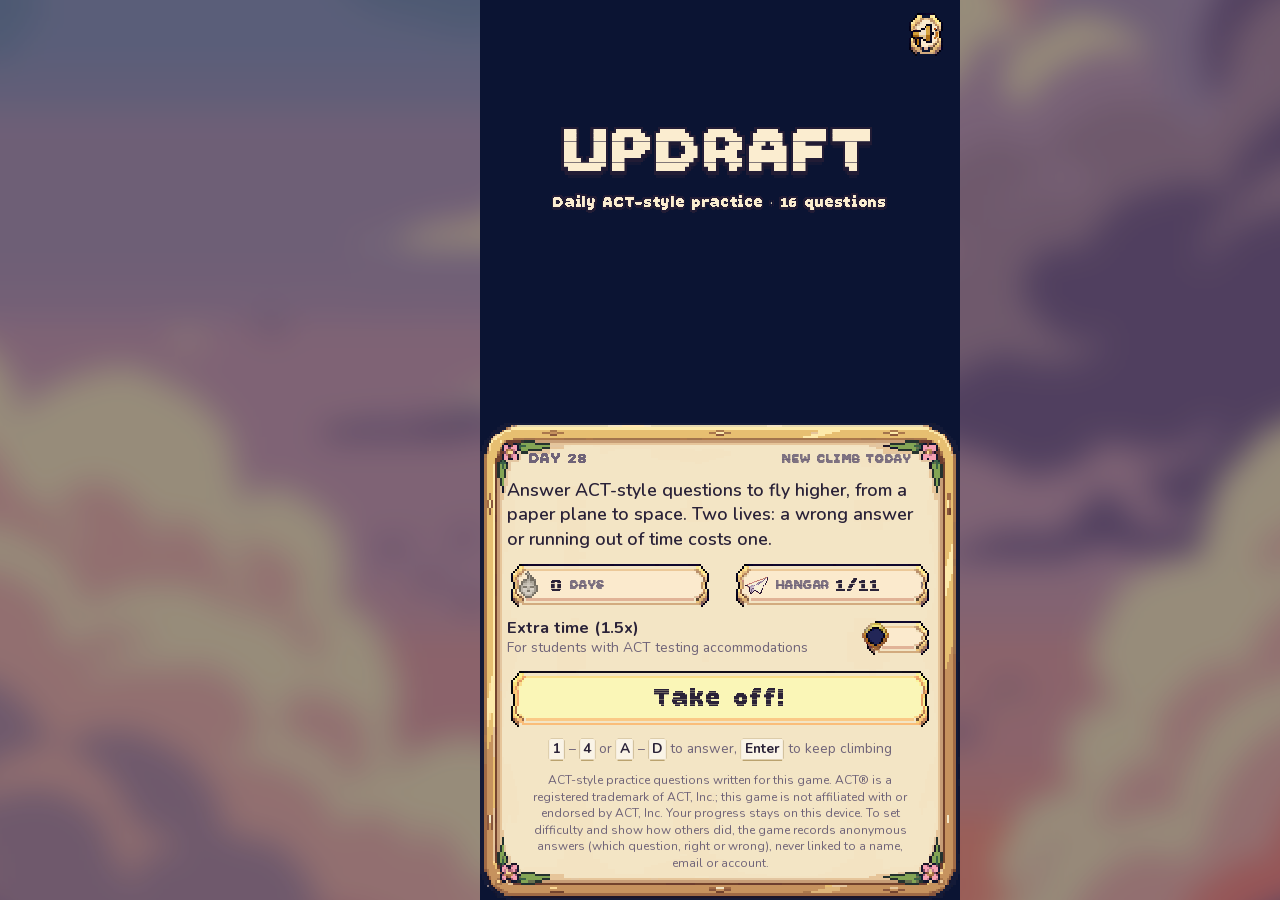
==== commit db134f77: "Publish 9d5e4df (accounts off)" ====
--- a/index.html
+++ b/index.html
@@ -1 +1 @@
-<!DOCTYPE html><html lang="en" class="XR_rJG_variable _8Li5zG_variable VBCQ2q_variable h-full antialiased"><head><meta charSet="utf-8"/><meta name="viewport" content="width=device-width, initial-scale=1, viewport-fit=cover"/><link rel="preload" href="/_next/static/media/07a39a8a4660cc7c-s.p.0r6juujl39pe6.woff2" as="font" crossorigin="" type="font/woff2"/><link rel="preload" href="/_next/static/media/29e2a75af8e45044-s.p.2kjei9psvcorz.woff2" as="font" crossorigin="" type="font/woff2"/><link rel="preload" href="/_next/static/media/updraft_display-s.p.1v7mnfxmpzm6w.ttf" as="font" crossorigin="" type="font/ttf"/><link rel="stylesheet" href="/_next/static/chunks/2bcupt_ud6lul.css" data-precedence="next"/><link rel="preload" as="script" fetchPriority="low" href="/_next/static/chunks/0wfurka9errm3.js"/><script src="/_next/static/chunks/0yz0oxanetv6p.js" async=""></script><script src="/_next/static/chunks/23e6jep2anmtk.js" async=""></script><script src="/_next/static/chunks/turbopack-2u1d16houkiyo.js" async=""></script><script src="/_next/static/chunks/3qfy96eoyh-ek.js" async=""></script><script src="/_next/static/chunks/0gzzh05ctltr7.js" async=""></script><script src="/_next/static/chunks/0h3vp966wmqoe.js" async=""></script><meta name="next-size-adjust" content=""/><meta name="theme-color" content="#14213d"/><title>Updraft: a daily ACT-style practice climb</title><meta name="description" content="Updraft is a free daily ACT-style practice game. Answer right to fly higher, from a paper plane to space. You get two lives, and everyone gets the same 16-step climb each day."/><link rel="manifest" href="/manifest.webmanifest"/><meta name="mobile-web-app-capable" content="yes"/><meta name="apple-mobile-web-app-title" content="Updraft"/><meta name="apple-mobile-web-app-status-bar-style" content="black-translucent"/><meta property="og:title" content="Updraft: a daily ACT-style practice climb"/><meta property="og:description" content="Updraft is a free daily ACT-style practice game. Answer right to fly higher, from a paper plane to space. You get two lives, and everyone gets the same 16-step climb each day."/><meta property="og:site_name" content="Updraft"/><meta property="og:image" content="https://playupdraft.com/opengraph-image.png?opengraph-image.07nztff63uw1b.png"/><meta property="og:image:type" content="image/png"/><meta property="og:image:width" content="1200"/><meta property="og:image:height" content="630"/><meta property="og:image:alt" content="Updraft, a daily ACT-style practice climb: pixel-art screens of a biplane, an airship and a Moon rocket."/><meta property="og:type" content="website"/><meta name="twitter:card" content="summary_large_image"/><meta name="twitter:title" content="Updraft: a daily ACT-style practice climb"/><meta name="twitter:description" content="Updraft is a free daily ACT-style practice game. Answer right to fly higher, from a paper plane to space. You get two lives, and everyone gets the same 16-step climb each day."/><meta name="twitter:image" content="https://playupdraft.com/twitter-image.png?twitter-image.07nztff63uw1b.png"/><meta name="twitter:image:alt" content="Updraft, a daily ACT-style practice climb: pixel-art screens of a biplane, an airship and a Moon rocket."/><meta name="twitter:image:type" content="image/png"/><meta name="twitter:image:width" content="1200"/><meta name="twitter:image:height" content="630"/><link rel="icon" href="/icon.png?icon.2e57di_v7igrp.png" sizes="64x64" type="image/png"/><link rel="apple-touch-icon" href="/apple-icon.png?apple-icon.0zh2d3x1b65fm.png" sizes="180x180" type="image/png"/><script src="/_next/static/chunks/0cz1d0mv5g_q7.js" noModule=""></script></head><body class="min-h-full" style="--ui-panel:url(/art/ui/panel.png?v=f7bab681);--ui-button:url(/art/ui/button.png?v=4426a761);--ui-badge:url(/art/ui/badge.png?v=4f01d18e)"><div hidden=""><!--$--><!--/$--></div><main class="flex h-[100dvh] items-center justify-center bg-[#0b1433] text-white/80"><p class="animate-pulse text-sm tracking-widest">PREPARING FOR TAKEOFF…</p></main><!--$--><!--/$--><script id="_R_">(globalThis["TURBOPACK"] || (globalThis["TURBOPACK"] = [])).push({"otherChunks":["static/chunks/0wfurka9errm3.js","static/chunks/0yz0oxanetv6p.js","static/chunks/23e6jep2anmtk.js"],"runtimeModuleIds":[94553]});</script><script src="/_next/static/chunks/0wfurka9errm3.js" async=""></script><script>(self.__next_f=self.__next_f||[]).push([0])</script><script>self.__next_f.push([1,"1:\"$Sreact.fragment\"\n2:\"/_next/static/chunks/3qfy96eoyh-ek.js\"\n3:I[39756,[\"$2\"],\"default\"]\n4:I[37457,[\"$2\"],\"default\"]\n6:\"/_next/static/chunks/0gzzh05ctltr7.js\"\n7:\"/_next/static/chunks/0h3vp966wmqoe.js\"\n8:I[11010,[\"$6\",\"$7\"],\"default\"]\n9:I[97367,[\"$2\"],\"OutletBoundary\"]\na:\"$Sreact.suspense\"\nc:\"ViewportBoundary\"\nd:I[97367,[\"$2\"],\"$c\"]\nf:\"MetadataBoundary\"\n10:I[97367,[\"$2\"],\"$f\"]\n12:I[68027,[],\"default\",1]\n:HL[\"/_next/static/chunks/2bcupt_ud6lul.css\",\"style\"]\n:HL[\"/_next/static/media/07a39a8a4660cc7c-s.p.0r6juujl39pe6.woff2\",\"font\",{\"crossOrigin\":\"\",\"type\":\"font/woff2\"}]\n:HL[\"/_next/static/media/29e2a75af8e45044-s.p.2kjei9psvcorz.woff2\",\"font\",{\"crossOrigin\":\"\",\"type\":\"font/woff2\"}]\n:HL[\"/_next/static/media/updraft_display-s.p.1v7mnfxmpzm6w.ttf\",\"font\",{\"crossOrigin\":\"\",\"type\":\"font/ttf\"}]\n5:[[\"children\",{\"s\":\"__PAGE__\",\"h\":512,\"d\":{\"r\":[\"$\",\"$1\",\"c\",{\"children\":[[\"$\",\"$L8\",null,{}],[[\"$\",\"script\",\"script-0\",{\"src\":\"/_next/static/chunks/0gzzh05ctltr7.js\",\"async\":true,\"nonce\":\"$undefined\"}],[\"$\",\"script\",\"script-1\",{\"src\":\"/_next/static/chunks/0h3vp966wmqoe.js\",\"async\":true,\"nonce\":\"$undefined\"}]],[\"$\",\"$L9\",null,{\"children\":[\"$\",\"$a\",null,{\"name\":\"Next.MetadataOutlet\",\"children\":\"$@b\"}]}]]}],\"p\":false,\"v\":null}}]]\n"])</script><script>self.__next_f.push([1,"0:{\"P\":null,\"c\":[\"\",\"\"],\"q\":\"\",\"i\":false,\"t\":{\"t\":{\"s\":\"\",\"h\":528,\"d\":{\"r\":[\"$\",\"$1\",\"c\",{\"children\":[[[\"$\",\"link\",\"0\",{\"rel\":\"stylesheet\",\"href\":\"/_next/static/chunks/2bcupt_ud6lul.css\",\"precedence\":\"next\",\"crossOrigin\":\"$undefined\",\"nonce\":\"$undefined\"}]],[\"$\",\"html\",null,{\"lang\":\"en\",\"className\":\"XR_rJG_variable _8Li5zG_variable VBCQ2q_variable h-full antialiased\",\"children\":[\"$\",\"body\",null,{\"className\":\"min-h-full\",\"style\":{\"--ui-panel\":\"url(/art/ui/panel.png?v=f7bab681)\",\"--ui-button\":\"url(/art/ui/button.png?v=4426a761)\",\"--ui-badge\":\"url(/art/ui/badge.png?v=4f01d18e)\"},\"children\":[\"$\",\"$L3\",null,{\"parallelRouterKey\":\"children\",\"error\":\"$undefined\",\"errorStyles\":\"$undefined\",\"errorScripts\":\"$undefined\",\"template\":[\"$\",\"$L4\",null,{}],\"templateStyles\":\"$undefined\",\"templateScripts\":\"$undefined\",\"notFound\":[[[\"$\",\"title\",null,{\"children\":\"404: This page could not be found.\"}],[\"$\",\"div\",null,{\"style\":{\"fontFamily\":\"system-ui,\\\"Segoe UI\\\",Roboto,Helvetica,Arial,sans-serif,\\\"Apple Color Emoji\\\",\\\"Segoe UI Emoji\\\"\",\"height\":\"100vh\",\"textAlign\":\"center\",\"display\":\"flex\",\"flexDirection\":\"column\",\"alignItems\":\"center\",\"justifyContent\":\"center\"},\"children\":[\"$\",\"div\",null,{\"children\":[[\"$\",\"style\",null,{\"dangerouslySetInnerHTML\":{\"__html\":\"body{color:#000;background:#fff;margin:0}.next-error-h1{border-right:1px solid rgba(0,0,0,.3)}@media (prefers-color-scheme:dark){body{color:#fff;background:#000}.next-error-h1{border-right:1px solid rgba(255,255,255,.3)}}\"}}],[\"$\",\"h1\",null,{\"className\":\"next-error-h1\",\"style\":{\"display\":\"inline-block\",\"margin\":\"0 20px 0 0\",\"padding\":\"0 23px 0 0\",\"fontSize\":24,\"fontWeight\":500,\"verticalAlign\":\"top\",\"lineHeight\":\"49px\"},\"children\":404}],[\"$\",\"div\",null,{\"style\":{\"display\":\"inline-block\"},\"children\":[\"$\",\"h2\",null,{\"style\":{\"fontSize\":14,\"fontWeight\":400,\"lineHeight\":\"49px\",\"margin\":0},\"children\":\"This page could not be found.\"}]}]]}]}]],[]],\"forbidden\":\"$undefined\",\"unauthorized\":\"$undefined\"}]}]}]]}],\"p\":false,\"v\":null},\"c\":\"$Q5\"},\"h\":{\"r\":[\"$\",\"$1\",\"h\",{\"children\":[null,[\"$\",\"$Ld\",null,{\"children\":\"$Le\"}],[\"$\",\"$L10\",null,{\"children\":[[\"$\",\"div\",null,{\"hidden\":true,\"children\":[\"$\",\"$a\",null,{\"name\":\"Next.Metadata\",\"children\":\"$L11\"}]}],null]}],[\"$\",\"meta\",null,{\"name\":\"next-size-adjust\",\"content\":\"\"}]]}],\"p\":false,\"v\":null}},\"m\":\"$undefined\",\"G\":[\"$12\",[[\"$\",\"link\",\"0\",{\"rel\":\"stylesheet\",\"href\":\"/_next/static/chunks/2bcupt_ud6lul.css\",\"precedence\":\"next\",\"crossOrigin\":\"$undefined\",\"nonce\":\"$undefined\"}]]],\"S\":true,\"r\":\"$undefined\",\"s\":\"$undefined\",\"a\":\"$undefined\",\"l\":\"$undefined\",\"p\":\"$undefined\",\"d\":\"$undefined\",\"b\":\"TMGNjmxt2IwhzbAmf-O23\"}\n"])</script><script>self.__next_f.push([1,"e:[[\"$\",\"meta\",\"0\",{\"charSet\":\"utf-8\"}],[\"$\",\"meta\",\"1\",{\"name\":\"viewport\",\"content\":\"width=device-width, initial-scale=1, viewport-fit=cover\"}],[\"$\",\"meta\",\"2\",{\"name\":\"theme-color\",\"content\":\"#14213d\"}]]\n"])</script><script>self.__next_f.push([1,"13:I[27201,[\"$2\"],\"IconMark\"]\nb:null\n"])</script><script>self.__next_f.push([1,"11:[[\"$\",\"title\",\"0\",{\"children\":\"Updraft: a daily ACT-style practice climb\"}],[\"$\",\"meta\",\"1\",{\"name\":\"description\",\"content\":\"Updraft is a free daily ACT-style practice game. Answer right to fly higher, from a paper plane to space. You get two lives, and everyone gets the same 16-step climb each day.\"}],[\"$\",\"link\",\"2\",{\"rel\":\"manifest\",\"href\":\"/manifest.webmanifest\",\"crossOrigin\":\"$undefined\"}],[\"$\",\"meta\",\"3\",{\"name\":\"mobile-web-app-capable\",\"content\":\"yes\"}],[\"$\",\"meta\",\"4\",{\"name\":\"apple-mobile-web-app-title\",\"content\":\"Updraft\"}],[\"$\",\"meta\",\"5\",{\"name\":\"apple-mobile-web-app-status-bar-style\",\"content\":\"black-translucent\"}],[\"$\",\"meta\",\"6\",{\"property\":\"og:title\",\"content\":\"Updraft: a daily ACT-style practice climb\"}],[\"$\",\"meta\",\"7\",{\"property\":\"og:description\",\"content\":\"Updraft is a free daily ACT-style practice game. Answer right to fly higher, from a paper plane to space. You get two lives, and everyone gets the same 16-step climb each day.\"}],[\"$\",\"meta\",\"8\",{\"property\":\"og:site_name\",\"content\":\"Updraft\"}],[\"$\",\"meta\",\"9\",{\"property\":\"og:image\",\"content\":\"https://playupdraft.com/opengraph-image.png?opengraph-image.07nztff63uw1b.png\"}],[\"$\",\"meta\",\"10\",{\"property\":\"og:image:type\",\"content\":\"image/png\"}],[\"$\",\"meta\",\"11\",{\"property\":\"og:image:width\",\"content\":\"1200\"}],[\"$\",\"meta\",\"12\",{\"property\":\"og:image:height\",\"content\":\"630\"}],[\"$\",\"meta\",\"13\",{\"property\":\"og:image:alt\",\"content\":\"Updraft, a daily ACT-style practice climb: pixel-art screens of a biplane, an airship and a Moon rocket.\"}],[\"$\",\"meta\",\"14\",{\"property\":\"og:type\",\"content\":\"website\"}],[\"$\",\"meta\",\"15\",{\"name\":\"twitter:card\",\"content\":\"summary_large_image\"}],[\"$\",\"meta\",\"16\",{\"name\":\"twitter:title\",\"content\":\"Updraft: a daily ACT-style practice climb\"}],[\"$\",\"meta\",\"17\",{\"name\":\"twitter:description\",\"content\":\"Updraft is a free daily ACT-style practice game. Answer right to fly higher, from a paper plane to space. You get two lives, and everyone gets the same 16-step climb each day.\"}],[\"$\",\"meta\",\"18\",{\"name\":\"twitter:image\",\"content\":\"https://playupdraft.com/twitter-image.png?twitter-image.07nztff63uw1b.png\"}],[\"$\",\"meta\",\"19\",{\"name\":\"twitter:image:alt\",\"content\":\"Updraft, a daily ACT-style practice climb: pixel-art screens of a biplane, an airship and a Moon rocket.\"}],[\"$\",\"meta\",\"20\",{\"name\":\"twitter:image:type\",\"content\":\"image/png\"}],[\"$\",\"meta\",\"21\",{\"name\":\"twitter:image:width\",\"content\":\"1200\"}],[\"$\",\"meta\",\"22\",{\"name\":\"twitter:image:height\",\"content\":\"630\"}],[\"$\",\"link\",\"23\",{\"rel\":\"icon\",\"href\":\"/icon.png?icon.2e57di_v7igrp.png\",\"sizes\":\"64x64\",\"type\":\"image/png\"}],[\"$\",\"link\",\"24\",{\"rel\":\"apple-touch-icon\",\"href\":\"/apple-icon.png?apple-icon.0zh2d3x1b65fm.png\",\"sizes\":\"180x180\",\"type\":\"image/png\"}],[\"$\",\"$L13\",\"25\",{}]]\n"])</script></body></html>+<!DOCTYPE html><html lang="en" class="XR_rJG_variable _8Li5zG_variable VBCQ2q_variable h-full antialiased"><head><meta charSet="utf-8"/><meta name="viewport" content="width=device-width, initial-scale=1, viewport-fit=cover"/><link rel="preload" href="/_next/static/media/07a39a8a4660cc7c-s.p.0r6juujl39pe6.woff2" as="font" crossorigin="" type="font/woff2"/><link rel="preload" href="/_next/static/media/29e2a75af8e45044-s.p.2kjei9psvcorz.woff2" as="font" crossorigin="" type="font/woff2"/><link rel="preload" href="/_next/static/media/updraft_display-s.p.1v7mnfxmpzm6w.ttf" as="font" crossorigin="" type="font/ttf"/><link rel="stylesheet" href="/_next/static/chunks/13j9ydpa5hse6.css" data-precedence="next"/><link rel="preload" as="script" fetchPriority="low" href="/_next/static/chunks/0wfurka9errm3.js"/><script src="/_next/static/chunks/0yz0oxanetv6p.js" async=""></script><script src="/_next/static/chunks/23e6jep2anmtk.js" async=""></script><script src="/_next/static/chunks/turbopack-2u1d16houkiyo.js" async=""></script><script src="/_next/static/chunks/3qfy96eoyh-ek.js" async=""></script><script src="/_next/static/chunks/18iy12ng42hln.js" async=""></script><script src="/_next/static/chunks/3dsrg79-s-491.js" async=""></script><meta name="next-size-adjust" content=""/><meta name="theme-color" content="#14213d"/><title>Updraft: a daily ACT-style practice climb</title><meta name="description" content="Updraft is a free daily ACT-style practice game. Answer right to fly higher, from a paper plane to space. You get two lives, and everyone gets the same 16-step climb each day."/><link rel="manifest" href="/manifest.webmanifest"/><meta name="mobile-web-app-capable" content="yes"/><meta name="apple-mobile-web-app-title" content="Updraft"/><meta name="apple-mobile-web-app-status-bar-style" content="black-translucent"/><meta property="og:title" content="Updraft: a daily ACT-style practice climb"/><meta property="og:description" content="Updraft is a free daily ACT-style practice game. Answer right to fly higher, from a paper plane to space. You get two lives, and everyone gets the same 16-step climb each day."/><meta property="og:site_name" content="Updraft"/><meta property="og:image" content="https://playupdraft.com/opengraph-image.png?opengraph-image.07nztff63uw1b.png"/><meta property="og:image:type" content="image/png"/><meta property="og:image:width" content="1200"/><meta property="og:image:height" content="630"/><meta property="og:image:alt" content="Updraft, a daily ACT-style practice climb: pixel-art screens of a biplane, an airship and a Moon rocket."/><meta property="og:type" content="website"/><meta name="twitter:card" content="summary_large_image"/><meta name="twitter:title" content="Updraft: a daily ACT-style practice climb"/><meta name="twitter:description" content="Updraft is a free daily ACT-style practice game. Answer right to fly higher, from a paper plane to space. You get two lives, and everyone gets the same 16-step climb each day."/><meta name="twitter:image" content="https://playupdraft.com/twitter-image.png?twitter-image.07nztff63uw1b.png"/><meta name="twitter:image:alt" content="Updraft, a daily ACT-style practice climb: pixel-art screens of a biplane, an airship and a Moon rocket."/><meta name="twitter:image:type" content="image/png"/><meta name="twitter:image:width" content="1200"/><meta name="twitter:image:height" content="630"/><link rel="icon" href="/icon.png?icon.2e57di_v7igrp.png" sizes="64x64" type="image/png"/><link rel="apple-touch-icon" href="/apple-icon.png?apple-icon.0zh2d3x1b65fm.png" sizes="180x180" type="image/png"/><script src="/_next/static/chunks/0cz1d0mv5g_q7.js" noModule=""></script></head><body class="min-h-full" style="--ui-panel:url(/art/ui/panel.png?v=f7bab681);--ui-button:url(/art/ui/button.png?v=4426a761);--ui-badge:url(/art/ui/badge.png?v=4f01d18e)"><div hidden=""><!--$--><!--/$--></div><main class="flex h-[100dvh] items-center justify-center bg-[#0b1433] text-white/80"><p class="animate-pulse text-sm tracking-widest">PREPARING FOR TAKEOFF…</p></main><!--$--><!--/$--><script id="_R_">(globalThis["TURBOPACK"] || (globalThis["TURBOPACK"] = [])).push({"otherChunks":["static/chunks/0wfurka9errm3.js","static/chunks/0yz0oxanetv6p.js","static/chunks/23e6jep2anmtk.js"],"runtimeModuleIds":[94553]});</script><script src="/_next/static/chunks/0wfurka9errm3.js" async=""></script><script>(self.__next_f=self.__next_f||[]).push([0])</script><script>self.__next_f.push([1,"1:\"$Sreact.fragment\"\n2:\"/_next/static/chunks/3qfy96eoyh-ek.js\"\n3:I[39756,[\"$2\"],\"default\"]\n4:I[37457,[\"$2\"],\"default\"]\n6:\"/_next/static/chunks/18iy12ng42hln.js\"\n7:\"/_next/static/chunks/3dsrg79-s-491.js\"\n8:I[11010,[\"$6\",\"$7\"],\"default\"]\n9:I[97367,[\"$2\"],\"OutletBoundary\"]\na:\"$Sreact.suspense\"\nc:\"ViewportBoundary\"\nd:I[97367,[\"$2\"],\"$c\"]\nf:\"MetadataBoundary\"\n10:I[97367,[\"$2\"],\"$f\"]\n12:I[68027,[],\"default\",1]\n:HL[\"/_next/static/chunks/13j9ydpa5hse6.css\",\"style\"]\n:HL[\"/_next/static/media/07a39a8a4660cc7c-s.p.0r6juujl39pe6.woff2\",\"font\",{\"crossOrigin\":\"\",\"type\":\"font/woff2\"}]\n:HL[\"/_next/static/media/29e2a75af8e45044-s.p.2kjei9psvcorz.woff2\",\"font\",{\"crossOrigin\":\"\",\"type\":\"font/woff2\"}]\n:HL[\"/_next/static/media/updraft_display-s.p.1v7mnfxmpzm6w.ttf\",\"font\",{\"crossOrigin\":\"\",\"type\":\"font/ttf\"}]\n5:[[\"children\",{\"s\":\"__PAGE__\",\"h\":512,\"d\":{\"r\":[\"$\",\"$1\",\"c\",{\"children\":[[\"$\",\"$L8\",null,{}],[[\"$\",\"script\",\"script-0\",{\"src\":\"/_next/static/chunks/18iy12ng42hln.js\",\"async\":true,\"nonce\":\"$undefined\"}],[\"$\",\"script\",\"script-1\",{\"src\":\"/_next/static/chunks/3dsrg79-s-491.js\",\"async\":true,\"nonce\":\"$undefined\"}]],[\"$\",\"$L9\",null,{\"children\":[\"$\",\"$a\",null,{\"name\":\"Next.MetadataOutlet\",\"children\":\"$@b\"}]}]]}],\"p\":false,\"v\":null}}]]\n"])</script><script>self.__next_f.push([1,"0:{\"P\":null,\"c\":[\"\",\"\"],\"q\":\"\",\"i\":false,\"t\":{\"t\":{\"s\":\"\",\"h\":528,\"d\":{\"r\":[\"$\",\"$1\",\"c\",{\"children\":[[[\"$\",\"link\",\"0\",{\"rel\":\"stylesheet\",\"href\":\"/_next/static/chunks/13j9ydpa5hse6.css\",\"precedence\":\"next\",\"crossOrigin\":\"$undefined\",\"nonce\":\"$undefined\"}]],[\"$\",\"html\",null,{\"lang\":\"en\",\"className\":\"XR_rJG_variable _8Li5zG_variable VBCQ2q_variable h-full antialiased\",\"children\":[\"$\",\"body\",null,{\"className\":\"min-h-full\",\"style\":{\"--ui-panel\":\"url(/art/ui/panel.png?v=f7bab681)\",\"--ui-button\":\"url(/art/ui/button.png?v=4426a761)\",\"--ui-badge\":\"url(/art/ui/badge.png?v=4f01d18e)\"},\"children\":[\"$\",\"$L3\",null,{\"parallelRouterKey\":\"children\",\"error\":\"$undefined\",\"errorStyles\":\"$undefined\",\"errorScripts\":\"$undefined\",\"template\":[\"$\",\"$L4\",null,{}],\"templateStyles\":\"$undefined\",\"templateScripts\":\"$undefined\",\"notFound\":[[[\"$\",\"title\",null,{\"children\":\"404: This page could not be found.\"}],[\"$\",\"div\",null,{\"style\":{\"fontFamily\":\"system-ui,\\\"Segoe UI\\\",Roboto,Helvetica,Arial,sans-serif,\\\"Apple Color Emoji\\\",\\\"Segoe UI Emoji\\\"\",\"height\":\"100vh\",\"textAlign\":\"center\",\"display\":\"flex\",\"flexDirection\":\"column\",\"alignItems\":\"center\",\"justifyContent\":\"center\"},\"children\":[\"$\",\"div\",null,{\"children\":[[\"$\",\"style\",null,{\"dangerouslySetInnerHTML\":{\"__html\":\"body{color:#000;background:#fff;margin:0}.next-error-h1{border-right:1px solid rgba(0,0,0,.3)}@media (prefers-color-scheme:dark){body{color:#fff;background:#000}.next-error-h1{border-right:1px solid rgba(255,255,255,.3)}}\"}}],[\"$\",\"h1\",null,{\"className\":\"next-error-h1\",\"style\":{\"display\":\"inline-block\",\"margin\":\"0 20px 0 0\",\"padding\":\"0 23px 0 0\",\"fontSize\":24,\"fontWeight\":500,\"verticalAlign\":\"top\",\"lineHeight\":\"49px\"},\"children\":404}],[\"$\",\"div\",null,{\"style\":{\"display\":\"inline-block\"},\"children\":[\"$\",\"h2\",null,{\"style\":{\"fontSize\":14,\"fontWeight\":400,\"lineHeight\":\"49px\",\"margin\":0},\"children\":\"This page could not be found.\"}]}]]}]}]],[]],\"forbidden\":\"$undefined\",\"unauthorized\":\"$undefined\"}]}]}]]}],\"p\":false,\"v\":null},\"c\":\"$Q5\"},\"h\":{\"r\":[\"$\",\"$1\",\"h\",{\"children\":[null,[\"$\",\"$Ld\",null,{\"children\":\"$Le\"}],[\"$\",\"$L10\",null,{\"children\":[[\"$\",\"div\",null,{\"hidden\":true,\"children\":[\"$\",\"$a\",null,{\"name\":\"Next.Metadata\",\"children\":\"$L11\"}]}],null]}],[\"$\",\"meta\",null,{\"name\":\"next-size-adjust\",\"content\":\"\"}]]}],\"p\":false,\"v\":null}},\"m\":\"$undefined\",\"G\":[\"$12\",[[\"$\",\"link\",\"0\",{\"rel\":\"stylesheet\",\"href\":\"/_next/static/chunks/13j9ydpa5hse6.css\",\"precedence\":\"next\",\"crossOrigin\":\"$undefined\",\"nonce\":\"$undefined\"}]]],\"S\":true,\"r\":\"$undefined\",\"s\":\"$undefined\",\"a\":\"$undefined\",\"l\":\"$undefined\",\"p\":\"$undefined\",\"d\":\"$undefined\",\"b\":\"p9viscwsFlBTMCXp0Lkvc\"}\n"])</script><script>self.__next_f.push([1,"e:[[\"$\",\"meta\",\"0\",{\"charSet\":\"utf-8\"}],[\"$\",\"meta\",\"1\",{\"name\":\"viewport\",\"content\":\"width=device-width, initial-scale=1, viewport-fit=cover\"}],[\"$\",\"meta\",\"2\",{\"name\":\"theme-color\",\"content\":\"#14213d\"}]]\n"])</script><script>self.__next_f.push([1,"13:I[27201,[\"$2\"],\"IconMark\"]\nb:null\n"])</script><script>self.__next_f.push([1,"11:[[\"$\",\"title\",\"0\",{\"children\":\"Updraft: a daily ACT-style practice climb\"}],[\"$\",\"meta\",\"1\",{\"name\":\"description\",\"content\":\"Updraft is a free daily ACT-style practice game. Answer right to fly higher, from a paper plane to space. You get two lives, and everyone gets the same 16-step climb each day.\"}],[\"$\",\"link\",\"2\",{\"rel\":\"manifest\",\"href\":\"/manifest.webmanifest\",\"crossOrigin\":\"$undefined\"}],[\"$\",\"meta\",\"3\",{\"name\":\"mobile-web-app-capable\",\"content\":\"yes\"}],[\"$\",\"meta\",\"4\",{\"name\":\"apple-mobile-web-app-title\",\"content\":\"Updraft\"}],[\"$\",\"meta\",\"5\",{\"name\":\"apple-mobile-web-app-status-bar-style\",\"content\":\"black-translucent\"}],[\"$\",\"meta\",\"6\",{\"property\":\"og:title\",\"content\":\"Updraft: a daily ACT-style practice climb\"}],[\"$\",\"meta\",\"7\",{\"property\":\"og:description\",\"content\":\"Updraft is a free daily ACT-style practice game. Answer right to fly higher, from a paper plane to space. You get two lives, and everyone gets the same 16-step climb each day.\"}],[\"$\",\"meta\",\"8\",{\"property\":\"og:site_name\",\"content\":\"Updraft\"}],[\"$\",\"meta\",\"9\",{\"property\":\"og:image\",\"content\":\"https://playupdraft.com/opengraph-image.png?opengraph-image.07nztff63uw1b.png\"}],[\"$\",\"meta\",\"10\",{\"property\":\"og:image:type\",\"content\":\"image/png\"}],[\"$\",\"meta\",\"11\",{\"property\":\"og:image:width\",\"content\":\"1200\"}],[\"$\",\"meta\",\"12\",{\"property\":\"og:image:height\",\"content\":\"630\"}],[\"$\",\"meta\",\"13\",{\"property\":\"og:image:alt\",\"content\":\"Updraft, a daily ACT-style practice climb: pixel-art screens of a biplane, an airship and a Moon rocket.\"}],[\"$\",\"meta\",\"14\",{\"property\":\"og:type\",\"content\":\"website\"}],[\"$\",\"meta\",\"15\",{\"name\":\"twitter:card\",\"content\":\"summary_large_image\"}],[\"$\",\"meta\",\"16\",{\"name\":\"twitter:title\",\"content\":\"Updraft: a daily ACT-style practice climb\"}],[\"$\",\"meta\",\"17\",{\"name\":\"twitter:description\",\"content\":\"Updraft is a free daily ACT-style practice game. Answer right to fly higher, from a paper plane to space. You get two lives, and everyone gets the same 16-step climb each day.\"}],[\"$\",\"meta\",\"18\",{\"name\":\"twitter:image\",\"content\":\"https://playupdraft.com/twitter-image.png?twitter-image.07nztff63uw1b.png\"}],[\"$\",\"meta\",\"19\",{\"name\":\"twitter:image:alt\",\"content\":\"Updraft, a daily ACT-style practice climb: pixel-art screens of a biplane, an airship and a Moon rocket.\"}],[\"$\",\"meta\",\"20\",{\"name\":\"twitter:image:type\",\"content\":\"image/png\"}],[\"$\",\"meta\",\"21\",{\"name\":\"twitter:image:width\",\"content\":\"1200\"}],[\"$\",\"meta\",\"22\",{\"name\":\"twitter:image:height\",\"content\":\"630\"}],[\"$\",\"link\",\"23\",{\"rel\":\"icon\",\"href\":\"/icon.png?icon.2e57di_v7igrp.png\",\"sizes\":\"64x64\",\"type\":\"image/png\"}],[\"$\",\"link\",\"24\",{\"rel\":\"apple-touch-icon\",\"href\":\"/apple-icon.png?apple-icon.0zh2d3x1b65fm.png\",\"sizes\":\"180x180\",\"type\":\"image/png\"}],[\"$\",\"$L13\",\"25\",{}]]\n"])</script></body></html>
--- a/_next/static/chunks/13j9ydpa5hse6.css
+++ b/_next/static/chunks/13j9ydpa5hse6.css
@@ -0,0 +1,4 @@
+@font-face{font-family:Nunito;font-style:normal;font-weight:200 1000;font-display:swap;src:url(../media/e27b85d01cb4b1af-s.1zkvd_innyig_.woff2)format("woff2");unicode-range:U+460-52F,U+1C80-1C8A,U+20B4,U+2DE0-2DFF,U+A640-A69F,U+FE2E-FE2F}@font-face{font-family:Nunito;font-style:normal;font-weight:200 1000;font-display:swap;src:url(../media/10e5db483fb7b6ef-s.2c8-7nzo1jf9r.woff2)format("woff2");unicode-range:U+301,U+400-45F,U+490-491,U+4B0-4B1,U+2116}@font-face{font-family:Nunito;font-style:normal;font-weight:200 1000;font-display:swap;src:url(../media/01a1b57b2e0cef27-s.1vcas2uk12q5a.woff2)format("woff2");unicode-range:U+102-103,U+110-111,U+128-129,U+168-169,U+1A0-1A1,U+1AF-1B0,U+300-301,U+303-304,U+308-309,U+323,U+329,U+1EA0-1EF9,U+20AB}@font-face{font-family:Nunito;font-style:normal;font-weight:200 1000;font-display:swap;src:url(../media/648e19a466ec92f1-s.2demiz2t05dx4.woff2)format("woff2");unicode-range:U+100-2BA,U+2BD-2C5,U+2C7-2CC,U+2CE-2D7,U+2DD-2FF,U+304,U+308,U+329,U+1D00-1DBF,U+1E00-1E9F,U+1EF2-1EFF,U+2020,U+20A0-20AB,U+20AD-20C4,U+2113,U+2C60-2C7F,U+A720-A7FF}@font-face{font-family:Nunito;font-style:normal;font-weight:200 1000;font-display:swap;src:url(../media/29e2a75af8e45044-s.p.2kjei9psvcorz.woff2)format("woff2");unicode-range:U+??,U+131,U+152-153,U+2BB-2BC,U+2C6,U+2DA,U+2DC,U+304,U+308,U+329,U+2000-206F,U+20AC,U+2122,U+2191,U+2193,U+2212,U+2215,U+FEFF,U+FFFD}@font-face{font-family:Nunito Fallback;src:local(Arial);ascent-override:99.71%;descent-override:34.82%;line-gap-override:0.0%;size-adjust:101.39%}.XR_rJG_className{font-family:Nunito,Nunito Fallback;font-style:normal}.XR_rJG_variable{--font-body:"Nunito", "Nunito Fallback"}
+@font-face{font-family:Geist Mono;font-style:normal;font-weight:100 900;font-display:swap;src:url(../media/b0c6b664fd57c2c6-s.31988l_ccedte.woff2)format("woff2");unicode-range:U+460-52F,U+1C80-1C8A,U+20B4,U+2DE0-2DFF,U+A640-A69F,U+FE2E-FE2F}@font-face{font-family:Geist Mono;font-style:normal;font-weight:100 900;font-display:swap;src:url(../media/6e342921ee4dcd9d-s.2tuy5pz7dlieh.woff2)format("woff2");unicode-range:U+301,U+400-45F,U+490-491,U+4B0-4B1,U+2116}@font-face{font-family:Geist Mono;font-style:normal;font-weight:100 900;font-display:swap;src:url(../media/2bb852295097cd96-s.2dbetqa9o8jxf.woff2)format("woff2");unicode-range:U+2000-2001,U+2004-2008,U+200A,U+23B8-23BD,U+2500-259F}@font-face{font-family:Geist Mono;font-style:normal;font-weight:100 900;font-display:swap;src:url(../media/9eb5a876700c0028-s.1uyisp29ctx0d.woff2)format("woff2");unicode-range:U+102-103,U+110-111,U+128-129,U+168-169,U+1A0-1A1,U+1AF-1B0,U+300-301,U+303-304,U+308-309,U+323,U+329,U+1EA0-1EF9,U+20AB}@font-face{font-family:Geist Mono;font-style:normal;font-weight:100 900;font-display:swap;src:url(../media/2a04751c893bf294-s.1rgnod-3esatf.woff2)format("woff2");unicode-range:U+100-2BA,U+2BD-2C5,U+2C7-2CC,U+2CE-2D7,U+2DD-2FF,U+304,U+308,U+329,U+1D00-1DBF,U+1E00-1E9F,U+1EF2-1EFF,U+2020,U+20A0-20AB,U+20AD-20C4,U+2113,U+2C60-2C7F,U+A720-A7FF}@font-face{font-family:Geist Mono;font-style:normal;font-weight:100 900;font-display:swap;src:url(../media/07a39a8a4660cc7c-s.p.0r6juujl39pe6.woff2)format("woff2");unicode-range:U+??,U+131,U+152-153,U+2BB-2BC,U+2C6,U+2DA,U+2DC,U+304,U+308,U+329,U+2000-206F,U+20AC,U+2122,U+2191,U+2193,U+2212,U+2215,U+FEFF,U+FFFD}@font-face{font-family:Geist Mono Fallback;src:local(Arial);ascent-override:74.67%;descent-override:21.92%;line-gap-override:0.0%;size-adjust:134.59%}._8Li5zG_className{font-family:Geist Mono,Geist Mono Fallback;font-style:normal}._8Li5zG_variable{--font-geist-mono:"Geist Mono", "Geist Mono Fallback"}
+@font-face{font-family:display;src:url(../media/updraft_display-s.p.1v7mnfxmpzm6w.ttf)format("truetype");font-display:swap}@font-face{font-family:display Fallback;src:local(Arial);ascent-override:70.66%;descent-override:16.31%;line-gap-override:0.0%;size-adjust:114.99%}.VBCQ2q_className{font-family:display,display Fallback}.VBCQ2q_variable{--font-display:"display", "display Fallback"}
+@layer properties{@supports (((-webkit-hyphens:none)) and (not (margin-trim:block))) or ((-moz-orient:inline) and (not (color:rgb(from red r g b)))){*,:before,:after,::backdrop{--tw-translate-x:0;--tw-translate-y:0;--tw-translate-z:0;--tw-rotate-x:initial;--tw-rotate-y:initial;--tw-rotate-z:initial;--tw-skew-x:initial;--tw-skew-y:initial;--tw-space-y-reverse:0;--tw-border-style:solid;--tw-gradient-position:initial;--tw-gradient-from:#0000;--tw-gradient-via:#0000;--tw-gradient-to:#0000;--tw-gradient-stops:initial;--tw-gradient-via-stops:initial;--tw-gradient-from-position:0%;--tw-gradient-via-position:50%;--tw-gradient-to-position:100%;--tw-leading:initial;--tw-font-weight:initial;--tw-tracking:initial;--tw-ordinal:initial;--tw-slashed-zero:initial;--tw-numeric-figure:initial;--tw-numeric-spacing:initial;--tw-numeric-fraction:initial;--tw-shadow:0 0 #0000;--tw-shadow-color:initial;--tw-shadow-alpha:100%;--tw-inset-shadow:0 0 #0000;--tw-inset-shadow-color:initial;--tw-inset-shadow-alpha:100%;--tw-ring-color:initial;--tw-ring-shadow:0 0 #0000;--tw-inset-ring-color:initial;--tw-inset-ring-shadow:0 0 #0000;--tw-ring-inset:initial;--tw-ring-offset-width:0px;--tw-ring-offset-color:#fff;--tw-ring-offset-shadow:0 0 #0000;--tw-outline-style:solid;--tw-blur:initial;--tw-brightness:initial;--tw-contrast:initial;--tw-grayscale:initial;--tw-hue-rotate:initial;--tw-invert:initial;--tw-opacity:initial;--tw-saturate:initial;--tw-sepia:initial;--tw-drop-shadow:initial;--tw-drop-shadow-color:initial;--tw-drop-shadow-alpha:100%;--tw-drop-shadow-size:initial;--tw-duration:initial;--tw-ease:initial}}}@layer theme{:root,:host{--color-white:#fff;--spacing:.25rem;--text-sm:.875rem;--text-sm--line-height:calc(1.25 / .875);--font-weight-semibold:600;--font-weight-bold:700;--font-weight-extrabold:800;--tracking-wide:.025em;--tracking-widest:.1em;--leading-tight:1.25;--leading-snug:1.375;--leading-relaxed:1.625;--radius-sm:.25rem;--ease-in:cubic-bezier(.4, 0, 1, 1);--ease-out:cubic-bezier(0, 0, .2, 1);--animate-pulse:pulse 2s cubic-bezier(.4, 0, .6, 1) infinite;--default-transition-duration:.15s;--default-transition-timing-function:cubic-bezier(.4, 0, .2, 1);--default-font-family:var(--font-body);--default-mono-font-family:var(--font-geist-mono);--font-display:var(--font-display)}}@layer base{*,:after,:before,::backdrop{box-sizing:border-box;border:0 solid;margin:0;padding:0}::file-selector-button{box-sizing:border-box;border:0 solid;margin:0;padding:0}html,:host{-webkit-text-size-adjust:100%;tab-size:4;line-height:1.5;font-family:var(--default-font-family,-apple-system, BlinkMacSystemFont, "Segoe UI", Roboto, "Helvetica Neue", "Noto Sans", Arial, sans-serif, "Apple Color Emoji", "Segoe UI Emoji", "Segoe UI Symbol", "Noto Color Emoji");font-feature-settings:var(--default-font-feature-settings,normal);font-variation-settings:var(--default-font-variation-settings,normal);-webkit-tap-highlight-color:transparent}hr{height:0;color:inherit;border-top-width:1px}abbr:where([title]){-webkit-text-decoration:underline dotted;text-decoration:underline dotted}h1,h2,h3,h4,h5,h6{font-size:inherit;font-weight:inherit}a{color:inherit;-webkit-text-decoration:inherit;-webkit-text-decoration:inherit;-webkit-text-decoration:inherit;-webkit-text-decoration:inherit;text-decoration:inherit}b,strong{font-weight:bolder}code,kbd,samp,pre{font-family:var(--default-mono-font-family,ui-monospace, SFMono-Regular, Menlo, Monaco, Consolas, "Liberation Mono", "Courier New", monospace);font-feature-settings:var(--default-mono-font-feature-settings,normal);font-variation-settings:var(--default-mono-font-variation-settings,normal);font-size:1em}small{font-size:80%}sub,sup{vertical-align:baseline;font-size:75%;line-height:0;position:relative}sub{bottom:-.25em}sup{top:-.5em}table{text-indent:0;border-color:inherit;border-collapse:collapse}:-moz-focusring:where(:not(iframe)){outline:auto}progress{vertical-align:baseline}summary{display:list-item}ol,ul,menu{list-style:none}img,svg,video,canvas,audio,iframe,embed,object{vertical-align:middle;display:block}img,video{max-width:100%;height:auto}button,input,select,optgroup,textarea{font:inherit;font-feature-settings:inherit;font-variation-settings:inherit;letter-spacing:inherit;color:inherit;opacity:1;background-color:#0000;border-radius:0}::file-selector-button{font:inherit;font-feature-settings:inherit;font-variation-settings:inherit;letter-spacing:inherit;color:inherit;opacity:1;background-color:#0000;border-radius:0}:where(select:is([multiple],[size])) optgroup{font-weight:bolder}:where(select:is([multiple],[size])) optgroup option{padding-inline-start:20px}::file-selector-button{margin-inline-end:4px}::placeholder{opacity:1}@supports (not ((-webkit-appearance:-apple-pay-button))) or (contain-intrinsic-size:1px){::placeholder{color:currentColor}@supports (color:color-mix(in lab, red, red)){::placeholder{color:color-mix(in oklab, currentcolor 50%, transparent)}}}textarea{resize:vertical}::-webkit-search-decoration{-webkit-appearance:none}::-webkit-date-and-time-value{min-height:1lh;text-align:inherit}::-webkit-datetime-edit{display:inline-flex}::-webkit-datetime-edit-fields-wrapper{padding:0}::-webkit-datetime-edit{padding-block:0}::-webkit-datetime-edit-year-field{padding-block:0}::-webkit-datetime-edit-month-field{padding-block:0}::-webkit-datetime-edit-day-field{padding-block:0}::-webkit-datetime-edit-hour-field{padding-block:0}::-webkit-datetime-edit-minute-field{padding-block:0}::-webkit-datetime-edit-second-field{padding-block:0}::-webkit-datetime-edit-millisecond-field{padding-block:0}::-webkit-datetime-edit-meridiem-field{padding-block:0}::-webkit-calendar-picker-indicator{line-height:1}:-moz-ui-invalid{box-shadow:none}button,input:where([type=button],[type=reset],[type=submit]){appearance:button}::file-selector-button{appearance:button}::-webkit-inner-spin-button{height:auto}::-webkit-outer-spin-button{height:auto}[hidden]:where(:not([hidden=until-found])){display:none!important}}@layer components{.pixel-text{font-family:var(--font-display), var(--font-body), system-ui, sans-serif;letter-spacing:.04em;-webkit-font-smoothing:none;font-variant-numeric:tabular-nums;font-weight:400;line-height:1}.pixel-panel{isolation:isolate;position:relative}.pixel-panel:before{content:"";z-index:-1;border-style:solid;border-width:calc(22 * var(--px));border-image-source:var(--ui-panel);image-rendering:pixelated;pointer-events:none;border-image-slice:22 fill;border-image-repeat:stretch;position:absolute;inset:0}.pixel-pill{isolation:isolate;position:relative}.pixel-pill:before{content:"";z-index:-1;border-style:solid;border-width:calc(6 * var(--px)) calc(12 * var(--px));border-image-source:var(--ui-button);image-rendering:pixelated;pointer-events:none;border-image-slice:6 12 fill;border-image-repeat:stretch;transition:filter .12s ease-out;position:absolute;inset:0}.pixel-pill[data-tone=good]:before{filter:sepia()saturate(2.6)hue-rotate(58deg)brightness(.96)}.pixel-pill[data-tone=bad]:before{filter:sepia()brightness(.75)hue-rotate(-60deg)saturate(3)}.pixel-pill[data-tone=gold]:before{filter:sepia(.75)saturate(1.9)hue-rotate(-12deg)brightness(.98)}.pixel-pill[data-tone=dim]{opacity:.55}.pixel-press{transform-origin:50%;transition:transform .11s cubic-bezier(.2,.8,.3,1.2)}@media (hover:hover) and (pointer:fine){.pixel-press:hover:not(:disabled){transform:translateY(calc(-.75 * var(--px)))}.pixel-press:hover:not(:disabled):not([data-tone]):before,.pixel-press[data-tone=cream]:hover:not(:disabled):before{filter:brightness(1.05)saturate(1.1)}.pixel-press[data-tone=gold]:hover:not(:disabled):before{filter:sepia(.75)saturate(2.1)hue-rotate(-12deg)brightness(1.06)}}.pixel-press:active:not(:disabled),.pixel-press[data-pressed=true]{transform:scale(.96,.94)}.pixel-press:active:not(:disabled):before,.pixel-press[data-pressed=true]:before{filter:brightness(.86)}.pixel-press[data-tone=good]:active:not(:disabled):before,.pixel-press[data-tone=good][data-pressed=true]:before{filter:sepia()saturate(2.6)hue-rotate(58deg)brightness(.82)}.pixel-press[data-tone=gold]:active:not(:disabled):before{filter:sepia(.75)saturate(1.9)hue-rotate(-12deg)brightness(.84)}.pixel-press:focus-visible{outline:calc(1.5 * var(--px)) solid var(--outline);outline-offset:calc(1 * var(--px))}.pixel-art{image-rendering:pixelated}.pixel-corners{clip-path:polygon(0 var(--px), var(--px) var(--px), var(--px) 0, calc(100% - var(--px)) 0, calc(100% - var(--px)) var(--px), 100% var(--px), 100% calc(100% - var(--px)), calc(100% - var(--px)) calc(100% - var(--px)), calc(100% - var(--px)) 100%, var(--px) 100%, var(--px) calc(100% - var(--px)), 0 calc(100% - var(--px)))}.pixel-outline{--o:max(1px, calc(.75 * var(--px)));text-shadow:var(--o) 0 0 var(--outline), calc(-1 * var(--o)) 0 0 var(--outline), 0 var(--o) 0 var(--outline), 0 calc(-1 * var(--o)) 0 var(--outline), var(--o) var(--o) 0 var(--outline), calc(-1 * var(--o)) var(--o) 0 var(--outline), var(--o) calc(-1 * var(--o)) 0 var(--outline), calc(-1 * var(--o)) calc(-1 * var(--o)) 0 var(--outline), 0 calc(2 * var(--o)) 0 var(--outline)}}@layer utilities{.pointer-events-auto{pointer-events:auto}.pointer-events-none{pointer-events:none}.collapse{visibility:collapse}.invisible{visibility:hidden}.visible{visibility:visible}.sr-only{clip-path:inset(50%);white-space:nowrap;border-width:0;width:1px;height:1px;margin:-1px;padding:0;position:absolute;overflow:hidden}.absolute{position:absolute}.fixed{position:fixed}.relative{position:relative}.static{position:static}.sticky{position:sticky}.inset-0{inset:0}.inset-x-0{inset-inline:0}.inset-y-0{inset-block:0}.top-0{top:0}.top-1\/2{top:50%}.top-\[13\%\]{top:13%}.right-0{right:0}.bottom-0{bottom:0}.left-0{left:0}.left-1\/2{left:50%}.z-10{z-index:10}.z-20{z-index:20}.z-30{z-index:30}.z-50{z-index:50}.container{width:100%}@media (min-width:40rem){.container{max-width:40rem}}@media (min-width:48rem){.container{max-width:48rem}}@media (min-width:64rem){.container{max-width:64rem}}@media (min-width:80rem){.container{max-width:80rem}}@media (min-width:96rem){.container{max-width:96rem}}.mx-auto{margin-inline:auto}.ml-auto{margin-left:auto}.line-clamp-4{-webkit-line-clamp:4;-webkit-box-orient:vertical;display:-webkit-box;overflow:hidden}.block{display:block}.contents{display:contents}.flex{display:flex}.grid{display:grid}.hidden{display:none}.inline-block{display:inline-block}.inline-flex{display:inline-flex}.table{display:table}.h-\[72dvh\]{height:72dvh}.h-\[100dvh\]{height:100dvh}.h-full{height:100%}.max-h-\[64dvh\]{max-height:64dvh}.max-h-\[68dvh\]{max-height:68dvh}.max-h-\[80dvh\]{max-height:80dvh}.max-h-\[85dvh\]{max-height:85dvh}.max-h-\[92dvh\]{max-height:92dvh}.min-h-0{min-height:0}.min-h-10{min-height:calc(var(--spacing) * 10)}.min-h-\[calc\(14\*var\(--px\)\)\]{min-height:calc(14 * var(--px))}.min-h-\[calc\(20\*var\(--px\)\)\]{min-height:calc(20 * var(--px))}.min-h-\[calc\(26\*var\(--px\)\)\]{min-height:calc(26 * var(--px))}.min-h-full{min-height:100%}.w-1\/3{width:33.3333%}.w-2\/5{width:40%}.w-fit{width:fit-content}.w-full{width:100%}.max-w-\[var\(--col\)\]{max-width:var(--col)}.min-w-0{min-width:0}.min-w-full{min-width:100%}.flex-1{flex:1}.flex-\[1\.6\]{flex:1.6}.flex-auto{flex:auto}.shrink{flex-shrink:1}.shrink-0{flex-shrink:0}.grow{flex-grow:1}.border-collapse{border-collapse:collapse}.origin-left{transform-origin:0}.-translate-x-1\/2{--tw-translate-x:calc(calc(1 / 2 * 100%) * -1);translate:var(--tw-translate-x) var(--tw-translate-y)}.-translate-y-1\/2{--tw-translate-y:calc(calc(1 / 2 * 100%) * -1);translate:var(--tw-translate-x) var(--tw-translate-y)}.transform{transform:var(--tw-rotate-x, ) var(--tw-rotate-y, ) var(--tw-rotate-z, ) var(--tw-skew-x, ) var(--tw-skew-y, )}.animate-\[plus-one_1100ms_ease-out_forwards\]{animation:1.1s ease-out forwards plus-one}.animate-pulse{animation:var(--animate-pulse)}.cursor-pointer{cursor:pointer}.cursor-text{cursor:text}.resize-none{resize:none}.grid-cols-2{grid-template-columns:repeat(2,minmax(0,1fr))}.grid-cols-3{grid-template-columns:repeat(3,minmax(0,1fr))}.grid-cols-6{grid-template-columns:repeat(6,minmax(0,1fr))}.grid-cols-7{grid-template-columns:repeat(7,minmax(0,1fr))}.flex-col{flex-direction:column}.flex-wrap{flex-wrap:wrap}.items-baseline{align-items:baseline}.items-center{align-items:center}.items-end{align-items:flex-end}.items-start{align-items:flex-start}.\!justify-start{justify-content:flex-start!important}.justify-between{justify-content:space-between}.justify-center{justify-content:center}.justify-end{justify-content:flex-end}:where(.space-y-2>:not(:last-child)){--tw-space-y-reverse:0;margin-block-start:calc(calc(var(--spacing) * 2) * var(--tw-space-y-reverse));margin-block-end:calc(calc(var(--spacing) * 2) * calc(1 - var(--tw-space-y-reverse)))}:where(.space-y-3>:not(:last-child)){--tw-space-y-reverse:0;margin-block-start:calc(calc(var(--spacing) * 3) * var(--tw-space-y-reverse));margin-block-end:calc(calc(var(--spacing) * 3) * calc(1 - var(--tw-space-y-reverse)))}.self-start{align-self:flex-start}.truncate{text-overflow:ellipsis;white-space:nowrap;overflow:hidden}.overflow-hidden{overflow:hidden}.overflow-x-auto{overflow-x:auto}.overflow-y-auto{overflow-y:auto}.overscroll-contain{overscroll-behavior:contain}.rounded{border-radius:.25rem}.rounded-full{border-radius:2147483647px}.rounded-sm{border-radius:var(--radius-sm)}.border{border-style:var(--tw-border-style);border-width:1px}.border-\[\#c9ab78\]{border-color:#c9ab78}.bg-\[\#0b1433\]{background-color:#0b1433}.bg-\[\#0b1433\]\/60{background-color:#0b143399;background-color:lab(7.01526% 5.6386 -22.1373/.6)}.bg-\[\#ead6ae\]{background-color:#ead6ae}.bg-\[\#fbf2df\]{background-color:#fbf2df}.bg-\[\#fff3c4\]{background-color:#fff3c4}.bg-\[\#fffaf0\]{background-color:#fffaf0}.bg-\[rgba\(11\,20\,51\,0\.6\)\]{background-color:#0b143399}.bg-\[rgba\(11\,20\,51\,0\.92\)\]{background-color:#0b1433eb}.bg-\[var\(--bad\)\]{background-color:var(--bad)}.bg-\[var\(--good\)\]{background-color:var(--good)}.bg-\[var\(--highlight\)\]{background-color:var(--highlight)}.bg-\[var\(--navy\)\]{background-color:var(--navy)}.bg-gradient-to-r{--tw-gradient-position:to right in oklab;background-image:linear-gradient(var(--tw-gradient-stops))}.from-transparent{--tw-gradient-from:transparent;--tw-gradient-stops:var(--tw-gradient-via-stops,var(--tw-gradient-position), var(--tw-gradient-from) var(--tw-gradient-from-position), var(--tw-gradient-to) var(--tw-gradient-to-position))}.via-white\/45{--tw-gradient-via:#ffffff73}@supports (color:color-mix(in lab, red, red)){.via-white\/45{--tw-gradient-via:color-mix(in oklab, var(--color-white) 45%, transparent)}}.via-white\/45{--tw-gradient-via-stops:var(--tw-gradient-position), var(--tw-gradient-from) var(--tw-gradient-from-position), var(--tw-gradient-via) var(--tw-gradient-via-position), var(--tw-gradient-to) var(--tw-gradient-to-position);--tw-gradient-stops:var(--tw-gradient-via-stops)}.via-white\/50{--tw-gradient-via:#ffffff80}@supports (color:color-mix(in lab, red, red)){.via-white\/50{--tw-gradient-via:color-mix(in oklab, var(--color-white) 50%, transparent)}}.via-white\/50{--tw-gradient-via-stops:var(--tw-gradient-position), var(--tw-gradient-from) var(--tw-gradient-from-position), var(--tw-gradient-via) var(--tw-gradient-via-position), var(--tw-gradient-to) var(--tw-gradient-to-position);--tw-gradient-stops:var(--tw-gradient-via-stops)}.via-white\/60{--tw-gradient-via:#fff9}@supports (color:color-mix(in lab, red, red)){.via-white\/60{--tw-gradient-via:color-mix(in oklab, var(--color-white) 60%, transparent)}}.via-white\/60{--tw-gradient-via-stops:var(--tw-gradient-position), var(--tw-gradient-from) var(--tw-gradient-from-position), var(--tw-gradient-via) var(--tw-gradient-via-position), var(--tw-gradient-to) var(--tw-gradient-to-position);--tw-gradient-stops:var(--tw-gradient-via-stops)}.via-white\/70{--tw-gradient-via:#ffffffb3}@supports (color:color-mix(in lab, red, red)){.via-white\/70{--tw-gradient-via:color-mix(in oklab, var(--color-white) 70%, transparent)}}.via-white\/70{--tw-gradient-via-stops:var(--tw-gradient-position), var(--tw-gradient-from) var(--tw-gradient-from-position), var(--tw-gradient-via) var(--tw-gradient-via-position), var(--tw-gradient-to) var(--tw-gradient-to-position);--tw-gradient-stops:var(--tw-gradient-via-stops)}.to-transparent{--tw-gradient-to:transparent;--tw-gradient-stops:var(--tw-gradient-via-stops,var(--tw-gradient-position), var(--tw-gradient-from) var(--tw-gradient-from-position), var(--tw-gradient-to) var(--tw-gradient-to-position))}.px-0\.5{padding-inline:calc(var(--spacing) * .5)}.px-2{padding-inline:calc(var(--spacing) * 2)}.px-\[calc\(7\*var\(--px\)\)\]{padding-inline:calc(7 * var(--px))}.px-\[calc\(10\*var\(--px\)\)\]{padding-inline:calc(10 * var(--px))}.px-\[calc\(12\*var\(--px\)\)\]{padding-inline:calc(12 * var(--px))}.py-1{padding-block:var(--spacing)}.pb-\[env\(safe-area-inset-bottom\)\]{padding-bottom:env(safe-area-inset-bottom)}.pl-1{padding-left:var(--spacing)}.text-center{text-align:center}.text-left{text-align:left}.text-right{text-align:right}.text-sm{font-size:var(--text-sm);line-height:var(--tw-leading,var(--text-sm--line-height))}.text-\[calc\(7\*var\(--px\)\)\]{font-size:calc(7 * var(--px))}.text-\[calc\(9\*var\(--px\)\)\]{font-size:calc(9 * var(--px))}.text-\[calc\(12\*var\(--px\)\)\]{font-size:calc(12 * var(--px))}.leading-none{--tw-leading:1;line-height:1}.leading-relaxed{--tw-leading:var(--leading-relaxed);line-height:var(--leading-relaxed)}.leading-snug{--tw-leading:var(--leading-snug);line-height:var(--leading-snug)}.leading-tight{--tw-leading:var(--leading-tight);line-height:var(--leading-tight)}.font-bold{--tw-font-weight:var(--font-weight-bold);font-weight:var(--font-weight-bold)}.font-extrabold{--tw-font-weight:var(--font-weight-extrabold);font-weight:var(--font-weight-extrabold)}.font-semibold{--tw-font-weight:var(--font-weight-semibold);font-weight:var(--font-weight-semibold)}.tracking-wide{--tw-tracking:var(--tracking-wide);letter-spacing:var(--tracking-wide)}.tracking-widest{--tw-tracking:var(--tracking-widest);letter-spacing:var(--tracking-widest)}.break-all{word-break:break-all}.whitespace-nowrap{white-space:nowrap}.text-\[\#3a7fb5\]{color:#3a7fb5}.text-\[\#8fe3b0\]{color:#8fe3b0}.text-\[\#c2560c\]{color:#c2560c}.text-\[\#cbbfd9\]{color:#cbbfd9}.text-\[\#d9cfe6\]{color:#d9cfe6}.text-\[\#e8711a\]{color:#e8711a}.text-\[\#f6c453\]{color:#f6c453}.text-\[rgba\(43\,35\,71\,0\.55\)\]{color:#2b23478c}.text-\[var\(--bad-ink\)\]{color:var(--bad-ink)}.text-\[var\(--brass-dark\)\]{color:var(--brass-dark)}.text-\[var\(--cream\)\]{color:var(--cream)}.text-\[var\(--good\)\]{color:var(--good)}.text-\[var\(--good-ink\)\]{color:var(--good-ink)}.text-\[var\(--ink\)\]{color:var(--ink)}.text-\[var\(--muted\)\]{color:var(--muted)}.text-white{color:var(--color-white)}.text-white\/80{color:#fffc}@supports (color:color-mix(in lab, red, red)){.text-white\/80{color:color-mix(in oklab, var(--color-white) 80%, transparent)}}.uppercase{text-transform:uppercase}.italic{font-style:italic}.not-italic{font-style:normal}.ordinal{--tw-ordinal:ordinal;font-variant-numeric:var(--tw-ordinal, ) var(--tw-slashed-zero, ) var(--tw-numeric-figure, ) var(--tw-numeric-spacing, ) var(--tw-numeric-fraction, )}.tabular-nums{--tw-numeric-spacing:tabular-nums;font-variant-numeric:var(--tw-ordinal, ) var(--tw-slashed-zero, ) var(--tw-numeric-figure, ) var(--tw-numeric-spacing, ) var(--tw-numeric-fraction, )}.underline{text-decoration-line:underline}.decoration-\[var\(--brass-dark\)\]{-webkit-text-decoration-color:var(--brass-dark);-webkit-text-decoration-color:var(--brass-dark);-webkit-text-decoration-color:var(--brass-dark);text-decoration-color:var(--brass-dark)}.decoration-2{text-decoration-thickness:2px}.decoration-\[calc\(0\.8\*var\(--px\)\)\]{text-decoration-thickness:calc(.8 * var(--px))}.underline-offset-2{text-underline-offset:2px}.underline-offset-4{text-underline-offset:4px}.antialiased{-webkit-font-smoothing:antialiased;-moz-osx-font-smoothing:grayscale}.accent-\[var\(--brass-dark\)\]{accent-color:var(--brass-dark)}.opacity-0{opacity:0}.opacity-50{opacity:.5}.opacity-60{opacity:.6}.shadow{--tw-shadow:0 1px 3px 0 var(--tw-shadow-color,#0000001a), 0 1px 2px -1px var(--tw-shadow-color,#0000001a);box-shadow:var(--tw-inset-shadow), var(--tw-inset-ring-shadow), var(--tw-ring-offset-shadow), var(--tw-ring-shadow), var(--tw-shadow)}.ring{--tw-ring-shadow:var(--tw-ring-inset, ) 0 0 0 calc(1px + var(--tw-ring-offset-width)) var(--tw-ring-color,currentcolor);box-shadow:var(--tw-inset-shadow), var(--tw-inset-ring-shadow), var(--tw-ring-offset-shadow), var(--tw-ring-shadow), var(--tw-shadow)}.outline{outline-style:var(--tw-outline-style);outline-width:1px}.blur{--tw-blur:blur(8px);filter:var(--tw-blur, ) var(--tw-brightness, ) var(--tw-contrast, ) var(--tw-grayscale, ) var(--tw-hue-rotate, ) var(--tw-invert, ) var(--tw-saturate, ) var(--tw-sepia, ) var(--tw-drop-shadow, )}.grayscale{--tw-grayscale:grayscale(100%);filter:var(--tw-blur, ) var(--tw-brightness, ) var(--tw-contrast, ) var(--tw-grayscale, ) var(--tw-hue-rotate, ) var(--tw-invert, ) var(--tw-saturate, ) var(--tw-sepia, ) var(--tw-drop-shadow, )}.filter{filter:var(--tw-blur, ) var(--tw-brightness, ) var(--tw-contrast, ) var(--tw-grayscale, ) var(--tw-hue-rotate, ) var(--tw-invert, ) var(--tw-saturate, ) var(--tw-sepia, ) var(--tw-drop-shadow, )}.transition{transition-property:color,background-color,border-color,outline-color,text-decoration-color,fill,stroke,--tw-gradient-from,--tw-gradient-via,--tw-gradient-to,opacity,box-shadow,transform,translate,scale,rotate,filter,-webkit-backdrop-filter,backdrop-filter,display,content-visibility,overlay,pointer-events;transition-timing-function:var(--tw-ease,var(--default-transition-timing-function));transition-duration:var(--tw-duration,var(--default-transition-duration))}.transition-transform{transition-property:transform,translate,scale,rotate;transition-timing-function:var(--tw-ease,var(--default-transition-timing-function));transition-duration:var(--tw-duration,var(--default-transition-duration))}.duration-200{--tw-duration:.2s;transition-duration:.2s}.ease-\[cubic-bezier\(0\.3\,1\.5\,0\.6\,1\)\]{--tw-ease:cubic-bezier(.3,1.5,.6,1);transition-timing-function:cubic-bezier(.3,1.5,.6,1)}.ease-in{--tw-ease:var(--ease-in);transition-timing-function:var(--ease-in)}.ease-out{--tw-ease:var(--ease-out);transition-timing-function:var(--ease-out)}.outline-none{--tw-outline-style:none;outline-style:none}.select-none{-webkit-user-select:none;user-select:none}:is(:where(.peer):focus-visible~.peer-focus-visible\:outline){outline-style:var(--tw-outline-style);outline-width:1px}:is(:where(.peer):focus-visible~.peer-focus-visible\:outline-2){outline-style:var(--tw-outline-style);outline-width:2px}:is(:where(.peer):focus-visible~.peer-focus-visible\:outline-\[var\(--outline\)\]){outline-color:var(--outline)}.placeholder\:text-\[\#a99d8c\]::placeholder{color:#a99d8c}@media (hover:hover){.hover\:text-\[var\(--ink\)\]:hover{color:var(--ink)}}.focus-visible\:shadow-\[inset_0_0_0_calc\(1\.5\*var\(--px\)\)_var\(--brass-dark\)\]:focus-visible{--tw-shadow:inset 0 0 0 calc(1.5 * var(--px)) var(--tw-shadow-color,var(--brass-dark));box-shadow:var(--tw-inset-shadow), var(--tw-inset-ring-shadow), var(--tw-ring-offset-shadow), var(--tw-ring-shadow), var(--tw-shadow)}.focus-visible\:outline-2:focus-visible{outline-style:var(--tw-outline-style);outline-width:2px}.focus-visible\:outline-\[var\(--outline\)\]:focus-visible{outline-color:var(--outline)}.active\:animate-none:active{animation:none}.disabled\:cursor-default:disabled{cursor:default}.disabled\:opacity-50:disabled{opacity:.5}@media (prefers-reduced-motion:no-preference){.motion-safe\:animate-\[advance_900ms_cubic-bezier\(0\.3\,0\.8\,0\.3\,1\)_both\]{animation:.9s cubic-bezier(.3,.8,.3,1) both advance}.motion-safe\:animate-\[arrow-hop_1\.2s_ease-in-out_infinite\]{animation:1.2s ease-in-out infinite arrow-hop}.motion-safe\:animate-\[bob_1\.6s_ease-in-out_infinite\]{animation:1.6s ease-in-out infinite bob}.motion-safe\:animate-\[bob_3\.2s_ease-in-out_infinite\]{animation:3.2s ease-in-out infinite bob}.motion-safe\:animate-\[cta-glow_2\.4s_ease-in-out_2s_infinite\]{animation:2.4s ease-in-out 2s infinite cta-glow}.motion-safe\:animate-\[cta-glow_2\.4s_ease-in-out_infinite\]{animation:2.4s ease-in-out infinite cta-glow}.motion-safe\:animate-\[desk-in_380ms_cubic-bezier\(0\.2\,0\.9\,0\.3\,1\.05\)_both\]{animation:.38s cubic-bezier(.2,.9,.3,1.05) both desk-in}.motion-safe\:animate-\[era-pop_560ms_cubic-bezier\(0\.2\,0\.9\,0\.3\,1\.2\)_both\]{animation:.56s cubic-bezier(.2,.9,.3,1.2) both era-pop}.motion-safe\:animate-\[era-pop_600ms_cubic-bezier\(0\.2\,0\.9\,0\.3\,1\.2\)_150ms_both\]{animation:.6s cubic-bezier(.2,.9,.3,1.2) .15s both era-pop}.motion-safe\:animate-\[fuel-pulse_0\.5s_steps\(2\)_infinite\]{animation:.5s steps(2,end) infinite fuel-pulse}.motion-safe\:animate-\[hint-pulse_800ms_ease-in-out_300ms_2\]{animation:.8s ease-in-out .3s 2 hint-pulse}.motion-safe\:animate-\[icon-throb_0\.5s_ease-in-out_infinite\]{animation:.5s ease-in-out infinite icon-throb}.motion-safe\:animate-\[icon-throb_1\.6s_ease-in-out_infinite\]{animation:1.6s ease-in-out infinite icon-throb}.motion-safe\:animate-\[icon-throb_420ms_ease-out_450ms\]{animation:.42s ease-out .45s icon-throb}.motion-safe\:animate-\[plus-one_520ms_ease-out_forwards\]{animation:.52s ease-out forwards plus-one}.motion-safe\:animate-\[pop_320ms_cubic-bezier\(0\.2\,0\.9\,0\.3\,1\.2\)_both\]{animation:.32s cubic-bezier(.2,.9,.3,1.2) both pop}.motion-safe\:animate-\[pop_360ms_ease-out_1000ms_both\]{animation:.36s ease-out 1s both pop}.motion-safe\:animate-\[ring-pulse_1\.8s_ease-in-out_infinite\]{animation:1.8s ease-in-out infinite ring-pulse}.motion-safe\:animate-\[rise-in_200ms_ease-out_both\]{animation:.2s ease-out both rise-in}.motion-safe\:animate-\[rise-in_300ms_ease-out_both\]{animation:.3s ease-out both rise-in}.motion-safe\:animate-\[rise-in_420ms_cubic-bezier\(0\.2\,0\.9\,0\.3\,1\)_both\]{animation:.42s cubic-bezier(.2,.9,.3,1) both rise-in}.motion-safe\:animate-\[rise-in_700ms_ease-out_150ms_both\]{animation:.7s ease-out .15s both rise-in}.motion-safe\:animate-\[shake_420ms_ease-in-out\]{animation:.42s ease-in-out shake}.motion-safe\:animate-\[shake_420ms_ease-in-out_200ms\]{animation:.42s ease-in-out .2s shake}.motion-safe\:animate-\[shake_420ms_ease-out\]{animation:.42s ease-out shake}.motion-safe\:animate-\[sheet-up_320ms_cubic-bezier\(0\.2\,0\.9\,0\.3\,1\.1\)_both\]{animation:.32s cubic-bezier(.2,.9,.3,1.1) both sheet-up}.motion-safe\:animate-\[sheet-up_320ms_cubic-bezier\(0\.2\,0\.9\,0\.3\,1\.15\)_both\]{animation:.32s cubic-bezier(.2,.9,.3,1.15) both sheet-up}.motion-safe\:animate-\[sheet-up_420ms_cubic-bezier\(0\.2\,0\.9\,0\.3\,1\.15\)\]{animation:.42s cubic-bezier(.2,.9,.3,1.15) sheet-up}.motion-safe\:animate-\[sheet-up_420ms_cubic-bezier\(0\.2\,0\.9\,0\.3\,1\.15\)_both\]{animation:.42s cubic-bezier(.2,.9,.3,1.15) both sheet-up}.motion-safe\:animate-\[shine_900ms_ease-out_250ms_both\]{animation:.9s ease-out .25s both shine}.motion-safe\:animate-\[shine_900ms_ease-out_530ms_1_both\]{animation:.9s ease-out .53s both shine}.motion-safe\:animate-\[shine_900ms_ease-out_1200ms_both\]{animation:.9s ease-out 1.2s both shine}.motion-safe\:animate-\[shine_900ms_ease-out_1400ms_both\]{animation:.9s ease-out 1.4s both shine}.motion-safe\:animate-\[shine_900ms_ease-out_1500ms_both\]{animation:.9s ease-out 1.5s both shine}.motion-safe\:animate-\[stamp_380ms_cubic-bezier\(0\.3\,1\.4\,0\.5\,1\)_both\]{animation:.38s cubic-bezier(.3,1.4,.5,1) both stamp}.motion-safe\:animate-\[stamp_420ms_cubic-bezier\(0\.3\,1\.4\,0\.5\,1\)_700ms_both\]{animation:.42s cubic-bezier(.3,1.4,.5,1) .7s both stamp}.motion-safe\:animate-\[stamp_420ms_cubic-bezier\(0\.3\,1\.4\,0\.5\,1\)_900ms_both\]{animation:.42s cubic-bezier(.3,1.4,.5,1) .9s both stamp}.motion-safe\:animate-\[tile-pop_260ms_cubic-bezier\(0\.3\,1\.4\,0\.5\,1\)_both\]{animation:.26s cubic-bezier(.3,1.4,.5,1) both tile-pop}.motion-safe\:animate-\[tile-pop_300ms_cubic-bezier\(0\.3\,1\.4\,0\.5\,1\)_both\]{animation:.3s cubic-bezier(.3,1.4,.5,1) both tile-pop}.motion-safe\:animate-\[tile-pop_360ms_cubic-bezier\(0\.3\,1\.4\,0\.5\,1\)_200ms_both\]{animation:.36s cubic-bezier(.3,1.4,.5,1) .2s both tile-pop}.motion-safe\:animate-\[tile-pop_360ms_cubic-bezier\(0\.3\,1\.4\,0\.5\,1\)_both\]{animation:.36s cubic-bezier(.3,1.4,.5,1) both tile-pop}.motion-safe\:animate-\[tile-pop_420ms_cubic-bezier\(0\.3\,1\.4\,0\.5\,1\)_both\]{animation:.42s cubic-bezier(.3,1.4,.5,1) both tile-pop}.motion-safe\:animate-\[toast-in_420ms_cubic-bezier\(0\.2\,0\.9\,0\.3\,1\.2\)_both\]{animation:.42s cubic-bezier(.2,.9,.3,1.2) both toast-in}.motion-safe\:animate-\[twinkle_1\.6s_ease-in-out_infinite\]{animation:1.6s ease-in-out infinite twinkle}.motion-safe\:animate-pulse{animation:var(--animate-pulse)}}@media (min-width:1000px){.min-\[1000px\]\:items-center{align-items:center}}}:root{--navy:#14213d;--brass:#d4a537;--brass-dark:#8a6416;--paper:#fbf6ea;--panel:#f3ead6;--panel-2:#e9dcbc;--rule:#dbcba6;--ink:#2a2238;--muted:#6f6378;--outline:#221c35;--cream:#fbedd0;--highlight:#ffd66652;--good:#2f9e44;--good-ink:#1f7a33;--good-bg:#e6f6e8;--bad:#d9480f;--bad-ink:#b23a0a;--bad-bg:#fdece4;--fuel:#f0902f;--background:#0b1433;--foreground:#2a2238;--col:min(100vw, 480px);--px:calc(var(--col) / 216)}html,body{overscroll-behavior:none;height:100%}body{background:var(--background);color:var(--foreground);font-family:var(--font-body), system-ui, sans-serif;-webkit-tap-highlight-color:transparent}@keyframes pop{0%{opacity:0;transform:translateY(-8px)scale(.92)}to{opacity:1;transform:none}}@keyframes era-pop{0%{opacity:0;transform:translateY(18px)scale(.6)rotate(-3deg)}55%{opacity:1;transform:translateY(-4px)scale(1.06)rotate(1deg)}75%{transform:scale(.98)}to{opacity:1;transform:none}}@keyframes shine{0%{opacity:0;transform:translate(-120%)skew(-20deg)}15%,80%{opacity:1}to{opacity:0;transform:translate(260%)skew(-20deg)}}@keyframes toast-in{0%{opacity:0;transform:translateY(-14px)scale(.9)}60%{opacity:1;transform:translateY(2px)scale(1.02)}to{opacity:1;transform:none}}@keyframes bob{0%,to{transform:translateY(0)}50%{transform:translateY(calc(-3 * var(--px)))}}@keyframes stamp{0%{opacity:0;transform:scale(2.2)rotate(-14deg)}60%{opacity:1;transform:scale(.92)rotate(-6deg)}to{opacity:1;transform:scale(1)rotate(-6deg)}}@keyframes shake{0%,to{transform:translate(0)}15%{transform:translateX(calc(-4 * var(--px)))}30%{transform:translateX(calc(4 * var(--px)))}45%{transform:translateX(calc(-3 * var(--px)))}60%{transform:translateX(calc(3 * var(--px)))}75%{transform:translateX(calc(-1 * var(--px)))}}@keyframes fuel-pulse{0%,to{opacity:1}50%{opacity:.45}}@keyframes icon-throb{0%,to{transform:scale(1)}50%{transform:scale(1.14)rotate(-6deg)}}@keyframes plus-one{0%{opacity:0;transform:translateY(4px)scale(.6)}20%{opacity:1;transform:translateY(-2px)scale(1.15)}70%{opacity:1;transform:translateY(-6px)scale(1)}to{opacity:0;transform:translateY(-12px)scale(1)}}@keyframes arrow-hop{0%,to{transform:translateY(0)}50%{transform:translateY(calc(-1.5 * var(--px)))}}@keyframes advance{0%{transform:scaleX(0)}to{transform:scaleX(1)}}@keyframes sheet-up{0%{opacity:0;transform:translateY(24px)}to{opacity:1;transform:none}}@keyframes cta-glow{0%,to{transform:scale(1)}50%{transform:scale(1.025)}}@keyframes rise-in{0%{opacity:0;transform:translateY(calc(5 * var(--px)))}to{opacity:1;transform:none}}@keyframes tile-pop{0%{opacity:0;transform:scale(.2)}60%{opacity:1;transform:scale(1.22)}to{opacity:1;transform:scale(1)}}@keyframes twinkle{0%,to{opacity:0;transform:scale(.4)rotate(0)}50%{opacity:1;transform:scale(1)rotate(45deg)}}@keyframes ring-pulse{0%,to{box-shadow:0 0 0 calc(1 * var(--px)) #f6c453, 0 0 0 calc(2 * var(--px)) var(--outline)}50%{box-shadow:0 0 0 calc(1.5 * var(--px)) #ffe08a, 0 0 0 calc(2.5 * var(--px)) var(--outline), 0 0 calc(5 * var(--px)) #ffd666cc}}@keyframes hint-pulse{0%,to{filter:none;transform:scale(1)}50%{filter:brightness(1.1) drop-shadow(0 0 calc(3 * var(--px)) #ffc440f2);transform:scale(1.06)}}@media (prefers-reduced-motion:reduce){*,:before,:after{transition-duration:1ms!important;animation-duration:1ms!important;animation-iteration-count:1!important}}.rotate-hint{display:none}@media (orientation:landscape) and (max-height:500px){.rotate-hint{display:flex}}.rotate-hint-window{display:none}@media (hover:hover) and (pointer:fine){.rotate-hint-phone{display:none}.rotate-hint-window{display:inline}}.desk-backdrop{display:none}@media (min-width:481px){.stage{isolation:isolate;position:relative}.desk-backdrop{z-index:-1;pointer-events:none;background:var(--background);display:block;position:fixed;inset:0;overflow:hidden}.desk-backdrop-layer{image-rendering:pixelated;filter:blur(16px)brightness(.6)saturate(1.05);background-position:50% 35%;background-size:cover;animation:1.4s ease-out both desk-fade;position:absolute;inset:-48px}}@media (min-width:1000px) and (min-height:560px){:root{--col:clamp(480px, 50dvh, 600px)}.stage{grid-template-columns:minmax(0, 1.2fr) var(--col) minmax(24px, .8fr);height:100dvh;display:grid}.stage>main{grid-area:1/2}.stage>.desk-passage{grid-area:1/1;place-self:end;width:min(720px,100% - 40px);max-height:calc(100dvh - 48px);margin:0 20px 24px 0}.stage>.desk-passage:has([data-passage-scroll]:focus-visible){outline:3px solid var(--cream);outline-offset:3px}.stage>main .question-card{max-height:72dvh}.stage>main .question-card>*{--px:calc(var(--col) / 216 * .85);--frame-px:calc(var(--col) / 216)}.account-overlay{left:calc((100vw - var(--col)) * .6);width:var(--col);justify-content:center;margin:0;right:auto;box-shadow:0 0 0 100vmax #0b143399}.column-overlay{padding-left:calc((100vw - var(--col)) * .6);justify-content:flex-start}.column-overlay>*{margin-inline:0}}@media (min-width:1000px) and (max-width:1239px) and (min-height:560px){.stage{grid-template-columns:minmax(0, 1fr) var(--col) 24px}.account-overlay{left:calc(100vw - var(--col) - 24px)}.column-overlay{padding-left:calc(100vw - var(--col) - 24px)}}@keyframes desk-fade{0%{opacity:0}}@keyframes desk-in{0%{opacity:0;transform:translate(-28px)}}@property --tw-translate-x{syntax:"*";inherits:false;initial-value:0}@property --tw-translate-y{syntax:"*";inherits:false;initial-value:0}@property --tw-translate-z{syntax:"*";inherits:false;initial-value:0}@property --tw-rotate-x{syntax:"*";inherits:false}@property --tw-rotate-y{syntax:"*";inherits:false}@property --tw-rotate-z{syntax:"*";inherits:false}@property --tw-skew-x{syntax:"*";inherits:false}@property --tw-skew-y{syntax:"*";inherits:false}@property --tw-space-y-reverse{syntax:"*";inherits:false;initial-value:0}@property --tw-border-style{syntax:"*";inherits:false;initial-value:solid}@property --tw-gradient-position{syntax:"*";inherits:false}@property --tw-gradient-from{syntax:"<color>";inherits:false;initial-value:#0000}@property --tw-gradient-via{syntax:"<color>";inherits:false;initial-value:#0000}@property --tw-gradient-to{syntax:"<color>";inherits:false;initial-value:#0000}@property --tw-gradient-stops{syntax:"*";inherits:false}@property --tw-gradient-via-stops{syntax:"*";inherits:false}@property --tw-gradient-from-position{syntax:"<length-percentage>";inherits:false;initial-value:0%}@property --tw-gradient-via-position{syntax:"<length-percentage>";inherits:false;initial-value:50%}@property --tw-gradient-to-position{syntax:"<length-percentage>";inherits:false;initial-value:100%}@property --tw-leading{syntax:"*";inherits:false}@property --tw-font-weight{syntax:"*";inherits:false}@property --tw-tracking{syntax:"*";inherits:false}@property --tw-ordinal{syntax:"*";inherits:false}@property --tw-slashed-zero{syntax:"*";inherits:false}@property --tw-numeric-figure{syntax:"*";inherits:false}@property --tw-numeric-spacing{syntax:"*";inherits:false}@property --tw-numeric-fraction{syntax:"*";inherits:false}@property --tw-shadow{syntax:"*";inherits:false;initial-value:0 0 #0000}@property --tw-shadow-color{syntax:"*";inherits:false}@property --tw-shadow-alpha{syntax:"<percentage>";inherits:false;initial-value:100%}@property --tw-inset-shadow{syntax:"*";inherits:false;initial-value:0 0 #0000}@property --tw-inset-shadow-color{syntax:"*";inherits:false}@property --tw-inset-shadow-alpha{syntax:"<percentage>";inherits:false;initial-value:100%}@property --tw-ring-color{syntax:"*";inherits:false}@property --tw-ring-shadow{syntax:"*";inherits:false;initial-value:0 0 #0000}@property --tw-inset-ring-color{syntax:"*";inherits:false}@property --tw-inset-ring-shadow{syntax:"*";inherits:false;initial-value:0 0 #0000}@property --tw-ring-inset{syntax:"*";inherits:false}@property --tw-ring-offset-width{syntax:"<length>";inherits:false;initial-value:0}@property --tw-ring-offset-color{syntax:"*";inherits:false;initial-value:#fff}@property --tw-ring-offset-shadow{syntax:"*";inherits:false;initial-value:0 0 #0000}@property --tw-outline-style{syntax:"*";inherits:false;initial-value:solid}@property --tw-blur{syntax:"*";inherits:false}@property --tw-brightness{syntax:"*";inherits:false}@property --tw-contrast{syntax:"*";inherits:false}@property --tw-grayscale{syntax:"*";inherits:false}@property --tw-hue-rotate{syntax:"*";inherits:false}@property --tw-invert{syntax:"*";inherits:false}@property --tw-opacity{syntax:"*";inherits:false}@property --tw-saturate{syntax:"*";inherits:false}@property --tw-sepia{syntax:"*";inherits:false}@property --tw-drop-shadow{syntax:"*";inherits:false}@property --tw-drop-shadow-color{syntax:"*";inherits:false}@property --tw-drop-shadow-alpha{syntax:"<percentage>";inherits:false;initial-value:100%}@property --tw-drop-shadow-size{syntax:"*";inherits:false}@property --tw-duration{syntax:"*";inherits:false}@property --tw-ease{syntax:"*";inherits:false}@keyframes pulse{50%{opacity:.5}}
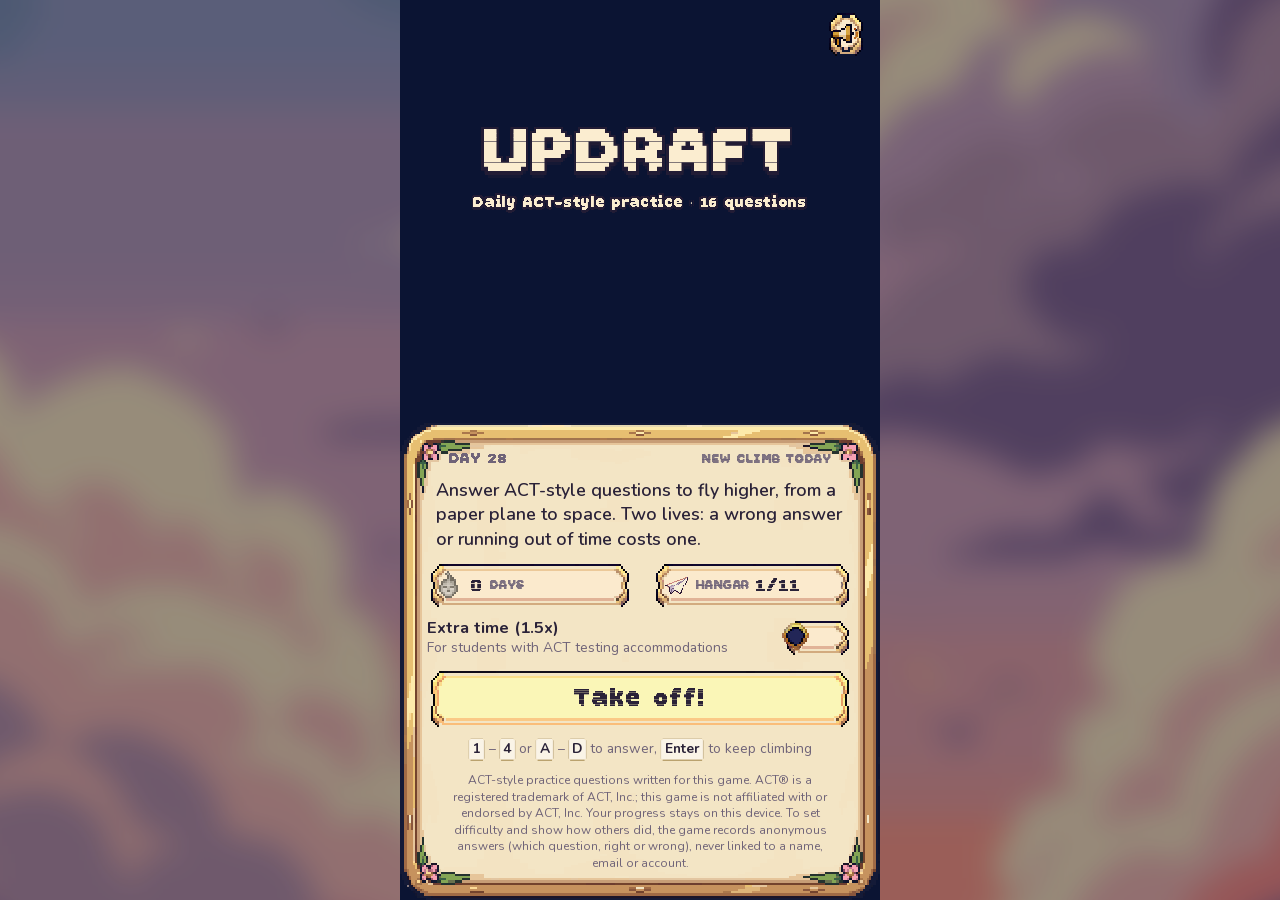
==== commit a70eb1a8: "Publish fe2000c (accounts off)" ====
--- a/index.html
+++ b/index.html
@@ -1 +1 @@
-<!DOCTYPE html><html lang="en" class="XR_rJG_variable _8Li5zG_variable VBCQ2q_variable h-full antialiased"><head><meta charSet="utf-8"/><meta name="viewport" content="width=device-width, initial-scale=1, viewport-fit=cover"/><link rel="preload" href="/_next/static/media/07a39a8a4660cc7c-s.p.0r6juujl39pe6.woff2" as="font" crossorigin="" type="font/woff2"/><link rel="preload" href="/_next/static/media/29e2a75af8e45044-s.p.2kjei9psvcorz.woff2" as="font" crossorigin="" type="font/woff2"/><link rel="preload" href="/_next/static/media/updraft_display-s.p.1v7mnfxmpzm6w.ttf" as="font" crossorigin="" type="font/ttf"/><link rel="stylesheet" href="/_next/static/chunks/13j9ydpa5hse6.css" data-precedence="next"/><link rel="preload" as="script" fetchPriority="low" href="/_next/static/chunks/0wfurka9errm3.js"/><script src="/_next/static/chunks/0yz0oxanetv6p.js" async=""></script><script src="/_next/static/chunks/23e6jep2anmtk.js" async=""></script><script src="/_next/static/chunks/turbopack-2u1d16houkiyo.js" async=""></script><script src="/_next/static/chunks/3qfy96eoyh-ek.js" async=""></script><script src="/_next/static/chunks/18iy12ng42hln.js" async=""></script><script src="/_next/static/chunks/3dsrg79-s-491.js" async=""></script><meta name="next-size-adjust" content=""/><meta name="theme-color" content="#14213d"/><title>Updraft: a daily ACT-style practice climb</title><meta name="description" content="Updraft is a free daily ACT-style practice game. Answer right to fly higher, from a paper plane to space. You get two lives, and everyone gets the same 16-step climb each day."/><link rel="manifest" href="/manifest.webmanifest"/><meta name="mobile-web-app-capable" content="yes"/><meta name="apple-mobile-web-app-title" content="Updraft"/><meta name="apple-mobile-web-app-status-bar-style" content="black-translucent"/><meta property="og:title" content="Updraft: a daily ACT-style practice climb"/><meta property="og:description" content="Updraft is a free daily ACT-style practice game. Answer right to fly higher, from a paper plane to space. You get two lives, and everyone gets the same 16-step climb each day."/><meta property="og:site_name" content="Updraft"/><meta property="og:image" content="https://playupdraft.com/opengraph-image.png?opengraph-image.07nztff63uw1b.png"/><meta property="og:image:type" content="image/png"/><meta property="og:image:width" content="1200"/><meta property="og:image:height" content="630"/><meta property="og:image:alt" content="Updraft, a daily ACT-style practice climb: pixel-art screens of a biplane, an airship and a Moon rocket."/><meta property="og:type" content="website"/><meta name="twitter:card" content="summary_large_image"/><meta name="twitter:title" content="Updraft: a daily ACT-style practice climb"/><meta name="twitter:description" content="Updraft is a free daily ACT-style practice game. Answer right to fly higher, from a paper plane to space. You get two lives, and everyone gets the same 16-step climb each day."/><meta name="twitter:image" content="https://playupdraft.com/twitter-image.png?twitter-image.07nztff63uw1b.png"/><meta name="twitter:image:alt" content="Updraft, a daily ACT-style practice climb: pixel-art screens of a biplane, an airship and a Moon rocket."/><meta name="twitter:image:type" content="image/png"/><meta name="twitter:image:width" content="1200"/><meta name="twitter:image:height" content="630"/><link rel="icon" href="/icon.png?icon.2e57di_v7igrp.png" sizes="64x64" type="image/png"/><link rel="apple-touch-icon" href="/apple-icon.png?apple-icon.0zh2d3x1b65fm.png" sizes="180x180" type="image/png"/><script src="/_next/static/chunks/0cz1d0mv5g_q7.js" noModule=""></script></head><body class="min-h-full" style="--ui-panel:url(/art/ui/panel.png?v=f7bab681);--ui-button:url(/art/ui/button.png?v=4426a761);--ui-badge:url(/art/ui/badge.png?v=4f01d18e)"><div hidden=""><!--$--><!--/$--></div><main class="flex h-[100dvh] items-center justify-center bg-[#0b1433] text-white/80"><p class="animate-pulse text-sm tracking-widest">PREPARING FOR TAKEOFF…</p></main><!--$--><!--/$--><script id="_R_">(globalThis["TURBOPACK"] || (globalThis["TURBOPACK"] = [])).push({"otherChunks":["static/chunks/0wfurka9errm3.js","static/chunks/0yz0oxanetv6p.js","static/chunks/23e6jep2anmtk.js"],"runtimeModuleIds":[94553]});</script><script src="/_next/static/chunks/0wfurka9errm3.js" async=""></script><script>(self.__next_f=self.__next_f||[]).push([0])</script><script>self.__next_f.push([1,"1:\"$Sreact.fragment\"\n2:\"/_next/static/chunks/3qfy96eoyh-ek.js\"\n3:I[39756,[\"$2\"],\"default\"]\n4:I[37457,[\"$2\"],\"default\"]\n6:\"/_next/static/chunks/18iy12ng42hln.js\"\n7:\"/_next/static/chunks/3dsrg79-s-491.js\"\n8:I[11010,[\"$6\",\"$7\"],\"default\"]\n9:I[97367,[\"$2\"],\"OutletBoundary\"]\na:\"$Sreact.suspense\"\nc:\"ViewportBoundary\"\nd:I[97367,[\"$2\"],\"$c\"]\nf:\"MetadataBoundary\"\n10:I[97367,[\"$2\"],\"$f\"]\n12:I[68027,[],\"default\",1]\n:HL[\"/_next/static/chunks/13j9ydpa5hse6.css\",\"style\"]\n:HL[\"/_next/static/media/07a39a8a4660cc7c-s.p.0r6juujl39pe6.woff2\",\"font\",{\"crossOrigin\":\"\",\"type\":\"font/woff2\"}]\n:HL[\"/_next/static/media/29e2a75af8e45044-s.p.2kjei9psvcorz.woff2\",\"font\",{\"crossOrigin\":\"\",\"type\":\"font/woff2\"}]\n:HL[\"/_next/static/media/updraft_display-s.p.1v7mnfxmpzm6w.ttf\",\"font\",{\"crossOrigin\":\"\",\"type\":\"font/ttf\"}]\n5:[[\"children\",{\"s\":\"__PAGE__\",\"h\":512,\"d\":{\"r\":[\"$\",\"$1\",\"c\",{\"children\":[[\"$\",\"$L8\",null,{}],[[\"$\",\"script\",\"script-0\",{\"src\":\"/_next/static/chunks/18iy12ng42hln.js\",\"async\":true,\"nonce\":\"$undefined\"}],[\"$\",\"script\",\"script-1\",{\"src\":\"/_next/static/chunks/3dsrg79-s-491.js\",\"async\":true,\"nonce\":\"$undefined\"}]],[\"$\",\"$L9\",null,{\"children\":[\"$\",\"$a\",null,{\"name\":\"Next.MetadataOutlet\",\"children\":\"$@b\"}]}]]}],\"p\":false,\"v\":null}}]]\n"])</script><script>self.__next_f.push([1,"0:{\"P\":null,\"c\":[\"\",\"\"],\"q\":\"\",\"i\":false,\"t\":{\"t\":{\"s\":\"\",\"h\":528,\"d\":{\"r\":[\"$\",\"$1\",\"c\",{\"children\":[[[\"$\",\"link\",\"0\",{\"rel\":\"stylesheet\",\"href\":\"/_next/static/chunks/13j9ydpa5hse6.css\",\"precedence\":\"next\",\"crossOrigin\":\"$undefined\",\"nonce\":\"$undefined\"}]],[\"$\",\"html\",null,{\"lang\":\"en\",\"className\":\"XR_rJG_variable _8Li5zG_variable VBCQ2q_variable h-full antialiased\",\"children\":[\"$\",\"body\",null,{\"className\":\"min-h-full\",\"style\":{\"--ui-panel\":\"url(/art/ui/panel.png?v=f7bab681)\",\"--ui-button\":\"url(/art/ui/button.png?v=4426a761)\",\"--ui-badge\":\"url(/art/ui/badge.png?v=4f01d18e)\"},\"children\":[\"$\",\"$L3\",null,{\"parallelRouterKey\":\"children\",\"error\":\"$undefined\",\"errorStyles\":\"$undefined\",\"errorScripts\":\"$undefined\",\"template\":[\"$\",\"$L4\",null,{}],\"templateStyles\":\"$undefined\",\"templateScripts\":\"$undefined\",\"notFound\":[[[\"$\",\"title\",null,{\"children\":\"404: This page could not be found.\"}],[\"$\",\"div\",null,{\"style\":{\"fontFamily\":\"system-ui,\\\"Segoe UI\\\",Roboto,Helvetica,Arial,sans-serif,\\\"Apple Color Emoji\\\",\\\"Segoe UI Emoji\\\"\",\"height\":\"100vh\",\"textAlign\":\"center\",\"display\":\"flex\",\"flexDirection\":\"column\",\"alignItems\":\"center\",\"justifyContent\":\"center\"},\"children\":[\"$\",\"div\",null,{\"children\":[[\"$\",\"style\",null,{\"dangerouslySetInnerHTML\":{\"__html\":\"body{color:#000;background:#fff;margin:0}.next-error-h1{border-right:1px solid rgba(0,0,0,.3)}@media (prefers-color-scheme:dark){body{color:#fff;background:#000}.next-error-h1{border-right:1px solid rgba(255,255,255,.3)}}\"}}],[\"$\",\"h1\",null,{\"className\":\"next-error-h1\",\"style\":{\"display\":\"inline-block\",\"margin\":\"0 20px 0 0\",\"padding\":\"0 23px 0 0\",\"fontSize\":24,\"fontWeight\":500,\"verticalAlign\":\"top\",\"lineHeight\":\"49px\"},\"children\":404}],[\"$\",\"div\",null,{\"style\":{\"display\":\"inline-block\"},\"children\":[\"$\",\"h2\",null,{\"style\":{\"fontSize\":14,\"fontWeight\":400,\"lineHeight\":\"49px\",\"margin\":0},\"children\":\"This page could not be found.\"}]}]]}]}]],[]],\"forbidden\":\"$undefined\",\"unauthorized\":\"$undefined\"}]}]}]]}],\"p\":false,\"v\":null},\"c\":\"$Q5\"},\"h\":{\"r\":[\"$\",\"$1\",\"h\",{\"children\":[null,[\"$\",\"$Ld\",null,{\"children\":\"$Le\"}],[\"$\",\"$L10\",null,{\"children\":[[\"$\",\"div\",null,{\"hidden\":true,\"children\":[\"$\",\"$a\",null,{\"name\":\"Next.Metadata\",\"children\":\"$L11\"}]}],null]}],[\"$\",\"meta\",null,{\"name\":\"next-size-adjust\",\"content\":\"\"}]]}],\"p\":false,\"v\":null}},\"m\":\"$undefined\",\"G\":[\"$12\",[[\"$\",\"link\",\"0\",{\"rel\":\"stylesheet\",\"href\":\"/_next/static/chunks/13j9ydpa5hse6.css\",\"precedence\":\"next\",\"crossOrigin\":\"$undefined\",\"nonce\":\"$undefined\"}]]],\"S\":true,\"r\":\"$undefined\",\"s\":\"$undefined\",\"a\":\"$undefined\",\"l\":\"$undefined\",\"p\":\"$undefined\",\"d\":\"$undefined\",\"b\":\"p9viscwsFlBTMCXp0Lkvc\"}\n"])</script><script>self.__next_f.push([1,"e:[[\"$\",\"meta\",\"0\",{\"charSet\":\"utf-8\"}],[\"$\",\"meta\",\"1\",{\"name\":\"viewport\",\"content\":\"width=device-width, initial-scale=1, viewport-fit=cover\"}],[\"$\",\"meta\",\"2\",{\"name\":\"theme-color\",\"content\":\"#14213d\"}]]\n"])</script><script>self.__next_f.push([1,"13:I[27201,[\"$2\"],\"IconMark\"]\nb:null\n"])</script><script>self.__next_f.push([1,"11:[[\"$\",\"title\",\"0\",{\"children\":\"Updraft: a daily ACT-style practice climb\"}],[\"$\",\"meta\",\"1\",{\"name\":\"description\",\"content\":\"Updraft is a free daily ACT-style practice game. Answer right to fly higher, from a paper plane to space. You get two lives, and everyone gets the same 16-step climb each day.\"}],[\"$\",\"link\",\"2\",{\"rel\":\"manifest\",\"href\":\"/manifest.webmanifest\",\"crossOrigin\":\"$undefined\"}],[\"$\",\"meta\",\"3\",{\"name\":\"mobile-web-app-capable\",\"content\":\"yes\"}],[\"$\",\"meta\",\"4\",{\"name\":\"apple-mobile-web-app-title\",\"content\":\"Updraft\"}],[\"$\",\"meta\",\"5\",{\"name\":\"apple-mobile-web-app-status-bar-style\",\"content\":\"black-translucent\"}],[\"$\",\"meta\",\"6\",{\"property\":\"og:title\",\"content\":\"Updraft: a daily ACT-style practice climb\"}],[\"$\",\"meta\",\"7\",{\"property\":\"og:description\",\"content\":\"Updraft is a free daily ACT-style practice game. Answer right to fly higher, from a paper plane to space. You get two lives, and everyone gets the same 16-step climb each day.\"}],[\"$\",\"meta\",\"8\",{\"property\":\"og:site_name\",\"content\":\"Updraft\"}],[\"$\",\"meta\",\"9\",{\"property\":\"og:image\",\"content\":\"https://playupdraft.com/opengraph-image.png?opengraph-image.07nztff63uw1b.png\"}],[\"$\",\"meta\",\"10\",{\"property\":\"og:image:type\",\"content\":\"image/png\"}],[\"$\",\"meta\",\"11\",{\"property\":\"og:image:width\",\"content\":\"1200\"}],[\"$\",\"meta\",\"12\",{\"property\":\"og:image:height\",\"content\":\"630\"}],[\"$\",\"meta\",\"13\",{\"property\":\"og:image:alt\",\"content\":\"Updraft, a daily ACT-style practice climb: pixel-art screens of a biplane, an airship and a Moon rocket.\"}],[\"$\",\"meta\",\"14\",{\"property\":\"og:type\",\"content\":\"website\"}],[\"$\",\"meta\",\"15\",{\"name\":\"twitter:card\",\"content\":\"summary_large_image\"}],[\"$\",\"meta\",\"16\",{\"name\":\"twitter:title\",\"content\":\"Updraft: a daily ACT-style practice climb\"}],[\"$\",\"meta\",\"17\",{\"name\":\"twitter:description\",\"content\":\"Updraft is a free daily ACT-style practice game. Answer right to fly higher, from a paper plane to space. You get two lives, and everyone gets the same 16-step climb each day.\"}],[\"$\",\"meta\",\"18\",{\"name\":\"twitter:image\",\"content\":\"https://playupdraft.com/twitter-image.png?twitter-image.07nztff63uw1b.png\"}],[\"$\",\"meta\",\"19\",{\"name\":\"twitter:image:alt\",\"content\":\"Updraft, a daily ACT-style practice climb: pixel-art screens of a biplane, an airship and a Moon rocket.\"}],[\"$\",\"meta\",\"20\",{\"name\":\"twitter:image:type\",\"content\":\"image/png\"}],[\"$\",\"meta\",\"21\",{\"name\":\"twitter:image:width\",\"content\":\"1200\"}],[\"$\",\"meta\",\"22\",{\"name\":\"twitter:image:height\",\"content\":\"630\"}],[\"$\",\"link\",\"23\",{\"rel\":\"icon\",\"href\":\"/icon.png?icon.2e57di_v7igrp.png\",\"sizes\":\"64x64\",\"type\":\"image/png\"}],[\"$\",\"link\",\"24\",{\"rel\":\"apple-touch-icon\",\"href\":\"/apple-icon.png?apple-icon.0zh2d3x1b65fm.png\",\"sizes\":\"180x180\",\"type\":\"image/png\"}],[\"$\",\"$L13\",\"25\",{}]]\n"])</script></body></html>+<!DOCTYPE html><html lang="en" class="XR_rJG_variable _8Li5zG_variable VBCQ2q_variable h-full antialiased"><head><meta charSet="utf-8"/><link rel="preconnect" href="https://eudpbprpbgqlcmcihwbh.supabase.co" crossorigin=""/><meta name="viewport" content="width=device-width, initial-scale=1, viewport-fit=cover"/><link rel="preload" href="/_next/static/media/07a39a8a4660cc7c-s.p.0r6juujl39pe6.woff2" as="font" crossorigin="" type="font/woff2"/><link rel="preload" href="/_next/static/media/29e2a75af8e45044-s.p.2kjei9psvcorz.woff2" as="font" crossorigin="" type="font/woff2"/><link rel="preload" href="/_next/static/media/updraft_display-s.p.1v7mnfxmpzm6w.ttf" as="font" crossorigin="" type="font/ttf"/><link rel="preload" href="/art/opening/sky-dawn.png?v=2b425d65" as="image" fetchPriority="high"/><link rel="stylesheet" href="/_next/static/chunks/3ksa1h2-egf16.css" data-precedence="next"/><link rel="preload" as="script" fetchPriority="low" href="/_next/static/chunks/0wfurka9errm3.js"/><script src="/_next/static/chunks/0yz0oxanetv6p.js" async=""></script><script src="/_next/static/chunks/23e6jep2anmtk.js" async=""></script><script src="/_next/static/chunks/turbopack-2u1d16houkiyo.js" async=""></script><script src="/_next/static/chunks/3qfy96eoyh-ek.js" async=""></script><script src="/_next/static/chunks/441-fd83opy2k.js" async=""></script><script src="/_next/static/chunks/26z4xgv2b57qi.js" async=""></script><meta name="next-size-adjust" content=""/><meta name="theme-color" content="#14213d"/><title>Updraft: a daily ACT-style practice climb</title><meta name="description" content="Updraft is a free daily ACT-style practice game. Answer right to fly higher, from a paper plane to space. You get two lives, and everyone gets the same 16-step climb each day."/><link rel="manifest" href="/manifest.webmanifest"/><link rel="canonical" href="https://playupdraft.com"/><meta name="mobile-web-app-capable" content="yes"/><meta name="apple-mobile-web-app-title" content="Updraft"/><meta name="apple-mobile-web-app-status-bar-style" content="black-translucent"/><meta property="og:title" content="Updraft: a daily ACT-style practice climb"/><meta property="og:description" content="Updraft is a free daily ACT-style practice game. Answer right to fly higher, from a paper plane to space. You get two lives, and everyone gets the same 16-step climb each day."/><meta property="og:url" content="https://playupdraft.com"/><meta property="og:site_name" content="Updraft"/><meta property="og:image" content="https://playupdraft.com/opengraph-image.png?opengraph-image.13_mpj6ec3se4.png"/><meta property="og:image:type" content="image/png"/><meta property="og:image:width" content="1200"/><meta property="og:image:height" content="630"/><meta property="og:image:alt" content="Updraft, a daily ACT-style practice climb: pixel-art screens of a biplane, an airship and a Moon rocket."/><meta property="og:type" content="website"/><meta name="twitter:card" content="summary_large_image"/><meta name="twitter:title" content="Updraft: a daily ACT-style practice climb"/><meta name="twitter:description" content="Updraft is a free daily ACT-style practice game. Answer right to fly higher, from a paper plane to space. You get two lives, and everyone gets the same 16-step climb each day."/><meta name="twitter:image" content="https://playupdraft.com/twitter-image.png?twitter-image.13_mpj6ec3se4.png"/><meta name="twitter:image:alt" content="Updraft, a daily ACT-style practice climb: pixel-art screens of a biplane, an airship and a Moon rocket."/><meta name="twitter:image:type" content="image/png"/><meta name="twitter:image:width" content="1200"/><meta name="twitter:image:height" content="630"/><link rel="icon" href="/icon.png?icon.2e57di_v7igrp.png" sizes="64x64" type="image/png"/><link rel="apple-touch-icon" href="/apple-icon.png?apple-icon.0zh2d3x1b65fm.png" sizes="180x180" type="image/png"/><script src="/_next/static/chunks/0cz1d0mv5g_q7.js" noModule=""></script></head><body class="min-h-full" style="--ui-panel:url(/art/ui/panel.png?v=f7bab681);--ui-button:url(/art/ui/button.png?v=4426a761);--ui-badge:url(/art/ui/badge.png?v=4f01d18e)"><div hidden=""><!--$--><!--/$--></div><main class="relative flex h-[100dvh] justify-center"><div aria-hidden="true" class="fixed inset-0" style="background:linear-gradient(#809ac1, #e5b4b8 45%, #fdbb98 75%, #d9a7ab)"></div><div class="relative h-full overflow-hidden" style="width:var(--col);background-image:url(/art/opening/sky-dawn.png?v=2b425d65);background-size:max(108%, 60.75dvh) auto;background-position:center bottom;background-repeat:no-repeat;image-rendering:pixelated"><div class="absolute inset-x-0 top-[13%] flex justify-center"><h1 class="pixel-text pointer-events-none flex select-none flex-col items-center text-center text-[var(--cream)] motion-safe:animate-[bob_3.2s_ease-in-out_infinite] " style="font-size:calc(30 * var(--px));letter-spacing:calc(1 * var(--px));text-shadow:var(--px) 0 0 var(--outline), calc(-1 * var(--px)) 0 0 var(--outline), 0 var(--px) 0 var(--outline), 0 calc(-1 * var(--px)) 0 var(--outline), var(--px) var(--px) 0 var(--outline), calc(-1 * var(--px)) var(--px) 0 var(--outline), var(--px) calc(-1 * var(--px)) 0 var(--outline), calc(-1 * var(--px)) calc(-1 * var(--px)) 0 var(--outline), 0 calc(2 * var(--px)) 0 var(--outline), var(--px) calc(2 * var(--px)) 0 var(--outline), calc(-1 * var(--px)) calc(2 * var(--px)) 0 var(--outline), 0 calc(3 * var(--px)) 0 rgba(34, 28, 53, 0.45)">UPDRAFT<span class="sr-only">: </span><span class="pixel-outline" style="font-size:calc(7 * var(--px));letter-spacing:calc(0.3 * var(--px));margin-top:calc(5 * var(--px))">Daily ACT-style practice · <!-- -->16<!-- --> questions</span></h1></div><p role="status" class="pixel-text pixel-outline absolute inset-x-0 bottom-[24%] text-center text-[var(--cream)] motion-safe:animate-pulse" style="font-size:calc(7 * var(--px));letter-spacing:calc(0.3 * var(--px))">Preparing for takeoff…</p></div></main><!--$--><!--/$--><script id="_R_">(globalThis["TURBOPACK"] || (globalThis["TURBOPACK"] = [])).push({"otherChunks":["static/chunks/0wfurka9errm3.js","static/chunks/0yz0oxanetv6p.js","static/chunks/23e6jep2anmtk.js"],"runtimeModuleIds":[94553]});</script><script src="/_next/static/chunks/0wfurka9errm3.js" async=""></script><script>(self.__next_f=self.__next_f||[]).push([0])</script><script>self.__next_f.push([1,"1:\"$Sreact.fragment\"\n2:\"/_next/static/chunks/3qfy96eoyh-ek.js\"\n3:I[39756,[\"$2\"],\"default\"]\n4:I[37457,[\"$2\"],\"default\"]\n6:\"/_next/static/chunks/441-fd83opy2k.js\"\n7:\"/_next/static/chunks/26z4xgv2b57qi.js\"\n8:I[11010,[\"$6\",\"$7\"],\"default\"]\n9:I[97367,[\"$2\"],\"OutletBoundary\"]\na:\"$Sreact.suspense\"\nc:\"ViewportBoundary\"\nd:I[97367,[\"$2\"],\"$c\"]\nf:\"MetadataBoundary\"\n10:I[97367,[\"$2\"],\"$f\"]\n12:I[68027,[],\"default\",1]\n:HL[\"/_next/static/chunks/3ksa1h2-egf16.css\",\"style\"]\n:HL[\"/_next/static/media/07a39a8a4660cc7c-s.p.0r6juujl39pe6.woff2\",\"font\",{\"crossOrigin\":\"\",\"type\":\"font/woff2\"}]\n:HL[\"/_next/static/media/29e2a75af8e45044-s.p.2kjei9psvcorz.woff2\",\"font\",{\"crossOrigin\":\"\",\"type\":\"font/woff2\"}]\n:HL[\"/_next/static/media/updraft_display-s.p.1v7mnfxmpzm6w.ttf\",\"font\",{\"crossOrigin\":\"\",\"type\":\"font/ttf\"}]\n:HC[\"https://eudpbprpbgqlcmcihwbh.supabase.co\",\"\"]\n:HL[\"/art/opening/sky-dawn.png?v=2b425d65\",\"image\",{\"fetchPriority\":\"high\"}]\n5:[[\"children\",{\"s\":\"__PAGE__\",\"h\":512,\"d\":{\"r\":[\"$\",\"$1\",\"c\",{\"children\":[[\"$\",\"$L8\",null,{}],[[\"$\",\"script\",\"script-0\",{\"src\":\"/_next/static/chunks/441-fd83opy2k.js\",\"async\":true,\"nonce\":\"$undefined\"}],[\"$\",\"script\",\"script-1\",{\"src\":\"/_next/static/chunks/26z4xgv2b57qi.js\",\"async\":true,\"nonce\":\"$undefined\"}]],[\"$\",\"$L9\",null,{\"children\":[\"$\",\"$a\",null,{\"name\":\"Next.MetadataOutlet\",\"children\":\"$@b\"}]}]]}],\"p\":false,\"v\":null}}]]\n"])</script><script>self.__next_f.push([1,"0:{\"P\":null,\"c\":[\"\",\"\"],\"q\":\"\",\"i\":false,\"t\":{\"t\":{\"s\":\"\",\"h\":528,\"d\":{\"r\":[\"$\",\"$1\",\"c\",{\"children\":[[[\"$\",\"link\",\"0\",{\"rel\":\"stylesheet\",\"href\":\"/_next/static/chunks/3ksa1h2-egf16.css\",\"precedence\":\"next\",\"crossOrigin\":\"$undefined\",\"nonce\":\"$undefined\"}]],[\"$\",\"html\",null,{\"lang\":\"en\",\"className\":\"XR_rJG_variable _8Li5zG_variable VBCQ2q_variable h-full antialiased\",\"children\":[\"$\",\"body\",null,{\"className\":\"min-h-full\",\"style\":{\"--ui-panel\":\"url(/art/ui/panel.png?v=f7bab681)\",\"--ui-button\":\"url(/art/ui/button.png?v=4426a761)\",\"--ui-badge\":\"url(/art/ui/badge.png?v=4f01d18e)\"},\"children\":[\"$\",\"$L3\",null,{\"parallelRouterKey\":\"children\",\"error\":\"$undefined\",\"errorStyles\":\"$undefined\",\"errorScripts\":\"$undefined\",\"template\":[\"$\",\"$L4\",null,{}],\"templateStyles\":\"$undefined\",\"templateScripts\":\"$undefined\",\"notFound\":[[[\"$\",\"title\",null,{\"children\":\"404: This page could not be found.\"}],[\"$\",\"div\",null,{\"style\":{\"fontFamily\":\"system-ui,\\\"Segoe UI\\\",Roboto,Helvetica,Arial,sans-serif,\\\"Apple Color Emoji\\\",\\\"Segoe UI Emoji\\\"\",\"height\":\"100vh\",\"textAlign\":\"center\",\"display\":\"flex\",\"flexDirection\":\"column\",\"alignItems\":\"center\",\"justifyContent\":\"center\"},\"children\":[\"$\",\"div\",null,{\"children\":[[\"$\",\"style\",null,{\"dangerouslySetInnerHTML\":{\"__html\":\"body{color:#000;background:#fff;margin:0}.next-error-h1{border-right:1px solid rgba(0,0,0,.3)}@media (prefers-color-scheme:dark){body{color:#fff;background:#000}.next-error-h1{border-right:1px solid rgba(255,255,255,.3)}}\"}}],[\"$\",\"h1\",null,{\"className\":\"next-error-h1\",\"style\":{\"display\":\"inline-block\",\"margin\":\"0 20px 0 0\",\"padding\":\"0 23px 0 0\",\"fontSize\":24,\"fontWeight\":500,\"verticalAlign\":\"top\",\"lineHeight\":\"49px\"},\"children\":404}],[\"$\",\"div\",null,{\"style\":{\"display\":\"inline-block\"},\"children\":[\"$\",\"h2\",null,{\"style\":{\"fontSize\":14,\"fontWeight\":400,\"lineHeight\":\"49px\",\"margin\":0},\"children\":\"This page could not be found.\"}]}]]}]}]],[]],\"forbidden\":\"$undefined\",\"unauthorized\":\"$undefined\"}]}]}]]}],\"p\":false,\"v\":null},\"c\":\"$Q5\"},\"h\":{\"r\":[\"$\",\"$1\",\"h\",{\"children\":[null,[\"$\",\"$Ld\",null,{\"children\":\"$Le\"}],[\"$\",\"$L10\",null,{\"children\":[[\"$\",\"div\",null,{\"hidden\":true,\"children\":[\"$\",\"$a\",null,{\"name\":\"Next.Metadata\",\"children\":\"$L11\"}]}],null]}],[\"$\",\"meta\",null,{\"name\":\"next-size-adjust\",\"content\":\"\"}]]}],\"p\":false,\"v\":null}},\"m\":\"$undefined\",\"G\":[\"$12\",[[\"$\",\"link\",\"0\",{\"rel\":\"stylesheet\",\"href\":\"/_next/static/chunks/3ksa1h2-egf16.css\",\"precedence\":\"next\",\"crossOrigin\":\"$undefined\",\"nonce\":\"$undefined\"}]]],\"S\":true,\"r\":\"$undefined\",\"s\":\"$undefined\",\"a\":\"$undefined\",\"l\":\"$undefined\",\"p\":\"$undefined\",\"d\":\"$undefined\",\"b\":\"xBB0UMYQXpKF1wEOkw0XI\"}\n"])</script><script>self.__next_f.push([1,"e:[[\"$\",\"meta\",\"0\",{\"charSet\":\"utf-8\"}],[\"$\",\"meta\",\"1\",{\"name\":\"viewport\",\"content\":\"width=device-width, initial-scale=1, viewport-fit=cover\"}],[\"$\",\"meta\",\"2\",{\"name\":\"theme-color\",\"content\":\"#14213d\"}]]\n"])</script><script>self.__next_f.push([1,"13:I[27201,[\"$2\"],\"IconMark\"]\nb:null\n"])</script><script>self.__next_f.push([1,"11:[[\"$\",\"title\",\"0\",{\"children\":\"Updraft: a daily ACT-style practice climb\"}],[\"$\",\"meta\",\"1\",{\"name\":\"description\",\"content\":\"Updraft is a free daily ACT-style practice game. Answer right to fly higher, from a paper plane to space. You get two lives, and everyone gets the same 16-step climb each day.\"}],[\"$\",\"link\",\"2\",{\"rel\":\"manifest\",\"href\":\"/manifest.webmanifest\",\"crossOrigin\":\"$undefined\"}],[\"$\",\"link\",\"3\",{\"rel\":\"canonical\",\"href\":\"https://playupdraft.com\"}],[\"$\",\"meta\",\"4\",{\"name\":\"mobile-web-app-capable\",\"content\":\"yes\"}],[\"$\",\"meta\",\"5\",{\"name\":\"apple-mobile-web-app-title\",\"content\":\"Updraft\"}],[\"$\",\"meta\",\"6\",{\"name\":\"apple-mobile-web-app-status-bar-style\",\"content\":\"black-translucent\"}],[\"$\",\"meta\",\"7\",{\"property\":\"og:title\",\"content\":\"Updraft: a daily ACT-style practice climb\"}],[\"$\",\"meta\",\"8\",{\"property\":\"og:description\",\"content\":\"Updraft is a free daily ACT-style practice game. Answer right to fly higher, from a paper plane to space. You get two lives, and everyone gets the same 16-step climb each day.\"}],[\"$\",\"meta\",\"9\",{\"property\":\"og:url\",\"content\":\"https://playupdraft.com\"}],[\"$\",\"meta\",\"10\",{\"property\":\"og:site_name\",\"content\":\"Updraft\"}],[\"$\",\"meta\",\"11\",{\"property\":\"og:image\",\"content\":\"https://playupdraft.com/opengraph-image.png?opengraph-image.13_mpj6ec3se4.png\"}],[\"$\",\"meta\",\"12\",{\"property\":\"og:image:type\",\"content\":\"image/png\"}],[\"$\",\"meta\",\"13\",{\"property\":\"og:image:width\",\"content\":\"1200\"}],[\"$\",\"meta\",\"14\",{\"property\":\"og:image:height\",\"content\":\"630\"}],[\"$\",\"meta\",\"15\",{\"property\":\"og:image:alt\",\"content\":\"Updraft, a daily ACT-style practice climb: pixel-art screens of a biplane, an airship and a Moon rocket.\"}],[\"$\",\"meta\",\"16\",{\"property\":\"og:type\",\"content\":\"website\"}],[\"$\",\"meta\",\"17\",{\"name\":\"twitter:card\",\"content\":\"summary_large_image\"}],[\"$\",\"meta\",\"18\",{\"name\":\"twitter:title\",\"content\":\"Updraft: a daily ACT-style practice climb\"}],[\"$\",\"meta\",\"19\",{\"name\":\"twitter:description\",\"content\":\"Updraft is a free daily ACT-style practice game. Answer right to fly higher, from a paper plane to space. You get two lives, and everyone gets the same 16-step climb each day.\"}],[\"$\",\"meta\",\"20\",{\"name\":\"twitter:image\",\"content\":\"https://playupdraft.com/twitter-image.png?twitter-image.13_mpj6ec3se4.png\"}],[\"$\",\"meta\",\"21\",{\"name\":\"twitter:image:alt\",\"content\":\"Updraft, a daily ACT-style practice climb: pixel-art screens of a biplane, an airship and a Moon rocket.\"}],[\"$\",\"meta\",\"22\",{\"name\":\"twitter:image:type\",\"content\":\"image/png\"}],[\"$\",\"meta\",\"23\",{\"name\":\"twitter:image:width\",\"content\":\"1200\"}],[\"$\",\"meta\",\"24\",{\"name\":\"twitter:image:height\",\"content\":\"630\"}],[\"$\",\"link\",\"25\",{\"rel\":\"icon\",\"href\":\"/icon.png?icon.2e57di_v7igrp.png\",\"sizes\":\"64x64\",\"type\":\"image/png\"}],[\"$\",\"link\",\"26\",{\"rel\":\"apple-touch-icon\",\"href\":\"/apple-icon.png?apple-icon.0zh2d3x1b65fm.png\",\"sizes\":\"180x180\",\"type\":\"image/png\"}],[\"$\",\"$L13\",\"27\",{}]]\n"])</script></body></html>
--- a/_next/static/chunks/3ksa1h2-egf16.css
+++ b/_next/static/chunks/3ksa1h2-egf16.css
@@ -0,0 +1,4 @@
+@font-face{font-family:Nunito;font-style:normal;font-weight:200 1000;font-display:swap;src:url(../media/e27b85d01cb4b1af-s.1zkvd_innyig_.woff2)format("woff2");unicode-range:U+460-52F,U+1C80-1C8A,U+20B4,U+2DE0-2DFF,U+A640-A69F,U+FE2E-FE2F}@font-face{font-family:Nunito;font-style:normal;font-weight:200 1000;font-display:swap;src:url(../media/10e5db483fb7b6ef-s.2c8-7nzo1jf9r.woff2)format("woff2");unicode-range:U+301,U+400-45F,U+490-491,U+4B0-4B1,U+2116}@font-face{font-family:Nunito;font-style:normal;font-weight:200 1000;font-display:swap;src:url(../media/01a1b57b2e0cef27-s.1vcas2uk12q5a.woff2)format("woff2");unicode-range:U+102-103,U+110-111,U+128-129,U+168-169,U+1A0-1A1,U+1AF-1B0,U+300-301,U+303-304,U+308-309,U+323,U+329,U+1EA0-1EF9,U+20AB}@font-face{font-family:Nunito;font-style:normal;font-weight:200 1000;font-display:swap;src:url(../media/648e19a466ec92f1-s.2demiz2t05dx4.woff2)format("woff2");unicode-range:U+100-2BA,U+2BD-2C5,U+2C7-2CC,U+2CE-2D7,U+2DD-2FF,U+304,U+308,U+329,U+1D00-1DBF,U+1E00-1E9F,U+1EF2-1EFF,U+2020,U+20A0-20AB,U+20AD-20C4,U+2113,U+2C60-2C7F,U+A720-A7FF}@font-face{font-family:Nunito;font-style:normal;font-weight:200 1000;font-display:swap;src:url(../media/29e2a75af8e45044-s.p.2kjei9psvcorz.woff2)format("woff2");unicode-range:U+??,U+131,U+152-153,U+2BB-2BC,U+2C6,U+2DA,U+2DC,U+304,U+308,U+329,U+2000-206F,U+20AC,U+2122,U+2191,U+2193,U+2212,U+2215,U+FEFF,U+FFFD}@font-face{font-family:Nunito Fallback;src:local(Arial);ascent-override:99.71%;descent-override:34.82%;line-gap-override:0.0%;size-adjust:101.39%}.XR_rJG_className{font-family:Nunito,Nunito Fallback;font-style:normal}.XR_rJG_variable{--font-body:"Nunito", "Nunito Fallback"}
+@font-face{font-family:Geist Mono;font-style:normal;font-weight:100 900;font-display:swap;src:url(../media/b0c6b664fd57c2c6-s.31988l_ccedte.woff2)format("woff2");unicode-range:U+460-52F,U+1C80-1C8A,U+20B4,U+2DE0-2DFF,U+A640-A69F,U+FE2E-FE2F}@font-face{font-family:Geist Mono;font-style:normal;font-weight:100 900;font-display:swap;src:url(../media/6e342921ee4dcd9d-s.2tuy5pz7dlieh.woff2)format("woff2");unicode-range:U+301,U+400-45F,U+490-491,U+4B0-4B1,U+2116}@font-face{font-family:Geist Mono;font-style:normal;font-weight:100 900;font-display:swap;src:url(../media/2bb852295097cd96-s.2dbetqa9o8jxf.woff2)format("woff2");unicode-range:U+2000-2001,U+2004-2008,U+200A,U+23B8-23BD,U+2500-259F}@font-face{font-family:Geist Mono;font-style:normal;font-weight:100 900;font-display:swap;src:url(../media/9eb5a876700c0028-s.1uyisp29ctx0d.woff2)format("woff2");unicode-range:U+102-103,U+110-111,U+128-129,U+168-169,U+1A0-1A1,U+1AF-1B0,U+300-301,U+303-304,U+308-309,U+323,U+329,U+1EA0-1EF9,U+20AB}@font-face{font-family:Geist Mono;font-style:normal;font-weight:100 900;font-display:swap;src:url(../media/2a04751c893bf294-s.1rgnod-3esatf.woff2)format("woff2");unicode-range:U+100-2BA,U+2BD-2C5,U+2C7-2CC,U+2CE-2D7,U+2DD-2FF,U+304,U+308,U+329,U+1D00-1DBF,U+1E00-1E9F,U+1EF2-1EFF,U+2020,U+20A0-20AB,U+20AD-20C4,U+2113,U+2C60-2C7F,U+A720-A7FF}@font-face{font-family:Geist Mono;font-style:normal;font-weight:100 900;font-display:swap;src:url(../media/07a39a8a4660cc7c-s.p.0r6juujl39pe6.woff2)format("woff2");unicode-range:U+??,U+131,U+152-153,U+2BB-2BC,U+2C6,U+2DA,U+2DC,U+304,U+308,U+329,U+2000-206F,U+20AC,U+2122,U+2191,U+2193,U+2212,U+2215,U+FEFF,U+FFFD}@font-face{font-family:Geist Mono Fallback;src:local(Arial);ascent-override:74.67%;descent-override:21.92%;line-gap-override:0.0%;size-adjust:134.59%}._8Li5zG_className{font-family:Geist Mono,Geist Mono Fallback;font-style:normal}._8Li5zG_variable{--font-geist-mono:"Geist Mono", "Geist Mono Fallback"}
+@font-face{font-family:display;src:url(../media/updraft_display-s.p.1v7mnfxmpzm6w.ttf)format("truetype");font-display:swap}@font-face{font-family:display Fallback;src:local(Arial);ascent-override:70.66%;descent-override:16.31%;line-gap-override:0.0%;size-adjust:114.99%}.VBCQ2q_className{font-family:display,display Fallback}.VBCQ2q_variable{--font-display:"display", "display Fallback"}
+@layer properties{@supports (((-webkit-hyphens:none)) and (not (margin-trim:block))) or ((-moz-orient:inline) and (not (color:rgb(from red r g b)))){*,:before,:after,::backdrop{--tw-translate-x:0;--tw-translate-y:0;--tw-translate-z:0;--tw-rotate-x:initial;--tw-rotate-y:initial;--tw-rotate-z:initial;--tw-skew-x:initial;--tw-skew-y:initial;--tw-space-y-reverse:0;--tw-border-style:solid;--tw-gradient-position:initial;--tw-gradient-from:#0000;--tw-gradient-via:#0000;--tw-gradient-to:#0000;--tw-gradient-stops:initial;--tw-gradient-via-stops:initial;--tw-gradient-from-position:0%;--tw-gradient-via-position:50%;--tw-gradient-to-position:100%;--tw-leading:initial;--tw-font-weight:initial;--tw-tracking:initial;--tw-ordinal:initial;--tw-slashed-zero:initial;--tw-numeric-figure:initial;--tw-numeric-spacing:initial;--tw-numeric-fraction:initial;--tw-shadow:0 0 #0000;--tw-shadow-color:initial;--tw-shadow-alpha:100%;--tw-inset-shadow:0 0 #0000;--tw-inset-shadow-color:initial;--tw-inset-shadow-alpha:100%;--tw-ring-color:initial;--tw-ring-shadow:0 0 #0000;--tw-inset-ring-color:initial;--tw-inset-ring-shadow:0 0 #0000;--tw-ring-inset:initial;--tw-ring-offset-width:0px;--tw-ring-offset-color:#fff;--tw-ring-offset-shadow:0 0 #0000;--tw-outline-style:solid;--tw-blur:initial;--tw-brightness:initial;--tw-contrast:initial;--tw-grayscale:initial;--tw-hue-rotate:initial;--tw-invert:initial;--tw-opacity:initial;--tw-saturate:initial;--tw-sepia:initial;--tw-drop-shadow:initial;--tw-drop-shadow-color:initial;--tw-drop-shadow-alpha:100%;--tw-drop-shadow-size:initial;--tw-duration:initial;--tw-ease:initial;--tw-content:""}}}@layer theme{:root,:host{--color-white:#fff;--spacing:.25rem;--font-weight-normal:400;--font-weight-semibold:600;--font-weight-bold:700;--font-weight-extrabold:800;--tracking-wide:.025em;--leading-tight:1.25;--leading-snug:1.375;--leading-relaxed:1.625;--radius-sm:.25rem;--ease-in:cubic-bezier(.4, 0, 1, 1);--ease-out:cubic-bezier(0, 0, .2, 1);--animate-pulse:pulse 2s cubic-bezier(.4, 0, .6, 1) infinite;--default-transition-duration:.15s;--default-transition-timing-function:cubic-bezier(.4, 0, .2, 1);--default-font-family:var(--font-body);--default-mono-font-family:var(--font-geist-mono);--font-display:var(--font-display)}}@layer base{*,:after,:before,::backdrop{box-sizing:border-box;border:0 solid;margin:0;padding:0}::file-selector-button{box-sizing:border-box;border:0 solid;margin:0;padding:0}html,:host{-webkit-text-size-adjust:100%;tab-size:4;line-height:1.5;font-family:var(--default-font-family,-apple-system, BlinkMacSystemFont, "Segoe UI", Roboto, "Helvetica Neue", "Noto Sans", Arial, sans-serif, "Apple Color Emoji", "Segoe UI Emoji", "Segoe UI Symbol", "Noto Color Emoji");font-feature-settings:var(--default-font-feature-settings,normal);font-variation-settings:var(--default-font-variation-settings,normal);-webkit-tap-highlight-color:transparent}hr{height:0;color:inherit;border-top-width:1px}abbr:where([title]){-webkit-text-decoration:underline dotted;text-decoration:underline dotted}h1,h2,h3,h4,h5,h6{font-size:inherit;font-weight:inherit}a{color:inherit;-webkit-text-decoration:inherit;-webkit-text-decoration:inherit;-webkit-text-decoration:inherit;-webkit-text-decoration:inherit;text-decoration:inherit}b,strong{font-weight:bolder}code,kbd,samp,pre{font-family:var(--default-mono-font-family,ui-monospace, SFMono-Regular, Menlo, Monaco, Consolas, "Liberation Mono", "Courier New", monospace);font-feature-settings:var(--default-mono-font-feature-settings,normal);font-variation-settings:var(--default-mono-font-variation-settings,normal);font-size:1em}small{font-size:80%}sub,sup{vertical-align:baseline;font-size:75%;line-height:0;position:relative}sub{bottom:-.25em}sup{top:-.5em}table{text-indent:0;border-color:inherit;border-collapse:collapse}:-moz-focusring:where(:not(iframe)){outline:auto}progress{vertical-align:baseline}summary{display:list-item}ol,ul,menu{list-style:none}img,svg,video,canvas,audio,iframe,embed,object{vertical-align:middle;display:block}img,video{max-width:100%;height:auto}button,input,select,optgroup,textarea{font:inherit;font-feature-settings:inherit;font-variation-settings:inherit;letter-spacing:inherit;color:inherit;opacity:1;background-color:#0000;border-radius:0}::file-selector-button{font:inherit;font-feature-settings:inherit;font-variation-settings:inherit;letter-spacing:inherit;color:inherit;opacity:1;background-color:#0000;border-radius:0}:where(select:is([multiple],[size])) optgroup{font-weight:bolder}:where(select:is([multiple],[size])) optgroup option{padding-inline-start:20px}::file-selector-button{margin-inline-end:4px}::placeholder{opacity:1}@supports (not ((-webkit-appearance:-apple-pay-button))) or (contain-intrinsic-size:1px){::placeholder{color:currentColor}@supports (color:color-mix(in lab, red, red)){::placeholder{color:color-mix(in oklab, currentcolor 50%, transparent)}}}textarea{resize:vertical}::-webkit-search-decoration{-webkit-appearance:none}::-webkit-date-and-time-value{min-height:1lh;text-align:inherit}::-webkit-datetime-edit{display:inline-flex}::-webkit-datetime-edit-fields-wrapper{padding:0}::-webkit-datetime-edit{padding-block:0}::-webkit-datetime-edit-year-field{padding-block:0}::-webkit-datetime-edit-month-field{padding-block:0}::-webkit-datetime-edit-day-field{padding-block:0}::-webkit-datetime-edit-hour-field{padding-block:0}::-webkit-datetime-edit-minute-field{padding-block:0}::-webkit-datetime-edit-second-field{padding-block:0}::-webkit-datetime-edit-millisecond-field{padding-block:0}::-webkit-datetime-edit-meridiem-field{padding-block:0}::-webkit-calendar-picker-indicator{line-height:1}:-moz-ui-invalid{box-shadow:none}button,input:where([type=button],[type=reset],[type=submit]){appearance:button}::file-selector-button{appearance:button}::-webkit-inner-spin-button{height:auto}::-webkit-outer-spin-button{height:auto}[hidden]:where(:not([hidden=until-found])){display:none!important}}@layer components{.pixel-text{font-family:var(--font-display), var(--font-body), system-ui, sans-serif;letter-spacing:.04em;-webkit-font-smoothing:none;font-variant-numeric:tabular-nums;font-weight:400;line-height:1}.pixel-panel{isolation:isolate;position:relative}.pixel-panel:before{content:"";z-index:-1;border-style:solid;border-width:calc(22 * var(--px));border-image-source:var(--ui-panel);image-rendering:pixelated;pointer-events:none;border-image-slice:22 fill;border-image-repeat:stretch;position:absolute;inset:0}.pixel-pill{isolation:isolate;position:relative}.pixel-pill:before{content:"";z-index:-1;border-style:solid;border-width:calc(6 * var(--px)) calc(12 * var(--px));border-image-source:var(--ui-button);image-rendering:pixelated;pointer-events:none;border-image-slice:6 12 fill;border-image-repeat:stretch;transition:filter .12s ease-out;position:absolute;inset:0}.pixel-pill[data-tone=good]:before{filter:sepia()saturate(2.6)hue-rotate(58deg)brightness(.96)}.pixel-pill[data-tone=bad]:before{filter:sepia()brightness(.75)hue-rotate(-60deg)saturate(3)}.pixel-pill[data-tone=gold]:before{filter:sepia(.75)saturate(1.9)hue-rotate(-12deg)brightness(.98)}.pixel-pill[data-tone=dim]{opacity:.55}.pixel-press{transform-origin:50%;transition:transform .11s cubic-bezier(.2,.8,.3,1.2)}@media (hover:hover) and (pointer:fine){.pixel-press:hover:not(:disabled){transform:translateY(calc(-.75 * var(--px)))}.pixel-press:hover:not(:disabled):not([data-tone]):before,.pixel-press[data-tone=cream]:hover:not(:disabled):before{filter:brightness(1.05)saturate(1.1)}.pixel-press[data-tone=gold]:hover:not(:disabled):before{filter:sepia(.75)saturate(2.1)hue-rotate(-12deg)brightness(1.06)}}.pixel-press:active:not(:disabled),.pixel-press[data-pressed=true]{transform:scale(.96,.94)}.pixel-press:active:not(:disabled):before,.pixel-press[data-pressed=true]:before{filter:brightness(.86)}.pixel-press[data-tone=good]:active:not(:disabled):before,.pixel-press[data-tone=good][data-pressed=true]:before{filter:sepia()saturate(2.6)hue-rotate(58deg)brightness(.82)}.pixel-press[data-tone=gold]:active:not(:disabled):before{filter:sepia(.75)saturate(1.9)hue-rotate(-12deg)brightness(.84)}.pixel-press:focus-visible{outline:calc(1.5 * var(--px)) solid var(--outline);outline-offset:calc(1 * var(--px))}.pixel-art{image-rendering:pixelated}.pixel-corners{clip-path:polygon(0 var(--px), var(--px) var(--px), var(--px) 0, calc(100% - var(--px)) 0, calc(100% - var(--px)) var(--px), 100% var(--px), 100% calc(100% - var(--px)), calc(100% - var(--px)) calc(100% - var(--px)), calc(100% - var(--px)) 100%, var(--px) 100%, var(--px) calc(100% - var(--px)), 0 calc(100% - var(--px)))}.pixel-outline{--o:max(1px, calc(.75 * var(--px)));text-shadow:var(--o) 0 0 var(--outline), calc(-1 * var(--o)) 0 0 var(--outline), 0 var(--o) 0 var(--outline), 0 calc(-1 * var(--o)) 0 var(--outline), var(--o) var(--o) 0 var(--outline), calc(-1 * var(--o)) var(--o) 0 var(--outline), var(--o) calc(-1 * var(--o)) 0 var(--outline), calc(-1 * var(--o)) calc(-1 * var(--o)) 0 var(--outline), 0 calc(2 * var(--o)) 0 var(--outline)}}@layer utilities{.pointer-events-auto{pointer-events:auto}.pointer-events-none{pointer-events:none}.collapse{visibility:collapse}.invisible{visibility:hidden}.visible{visibility:visible}.sr-only{clip-path:inset(50%);white-space:nowrap;border-width:0;width:1px;height:1px;margin:-1px;padding:0;position:absolute;overflow:hidden}.absolute{position:absolute}.fixed{position:fixed}.relative{position:relative}.static{position:static}.sticky{position:sticky}.inset-0{inset:0}.inset-x-0{inset-inline:0}.inset-y-0{inset-block:0}.top-0{top:0}.top-1\/2{top:50%}.top-\[13\%\]{top:13%}.right-0{right:0}.bottom-0{bottom:0}.bottom-\[24\%\]{bottom:24%}.bottom-full{bottom:100%}.left-0{left:0}.left-1\/2{left:50%}.z-10{z-index:10}.z-20{z-index:20}.z-30{z-index:30}.z-50{z-index:50}.container{width:100%}@media (min-width:40rem){.container{max-width:40rem}}@media (min-width:48rem){.container{max-width:48rem}}@media (min-width:64rem){.container{max-width:64rem}}@media (min-width:80rem){.container{max-width:80rem}}@media (min-width:96rem){.container{max-width:96rem}}.mx-auto{margin-inline:auto}.ml-auto{margin-left:auto}.line-clamp-4{-webkit-line-clamp:4;-webkit-box-orient:vertical;display:-webkit-box;overflow:hidden}.block{display:block}.contents{display:contents}.flex{display:flex}.grid{display:grid}.hidden{display:none}.inline-block{display:inline-block}.inline-flex{display:inline-flex}.table{display:table}.h-\[72dvh\]{height:72dvh}.h-\[100dvh\]{height:100dvh}.h-full{height:100%}.max-h-\[64dvh\]{max-height:64dvh}.max-h-\[68dvh\]{max-height:68dvh}.max-h-\[80dvh\]{max-height:80dvh}.max-h-\[85dvh\]{max-height:85dvh}.max-h-\[92dvh\]{max-height:92dvh}.min-h-0{min-height:0}.min-h-10{min-height:calc(var(--spacing) * 10)}.min-h-\[calc\(14\*var\(--px\)\)\]{min-height:calc(14 * var(--px))}.min-h-\[calc\(20\*var\(--px\)\)\]{min-height:calc(20 * var(--px))}.min-h-\[calc\(26\*var\(--px\)\)\]{min-height:calc(26 * var(--px))}.min-h-full{min-height:100%}.w-1\/3{width:33.3333%}.w-2\/5{width:40%}.w-fit{width:fit-content}.w-full{width:100%}.max-w-\[var\(--col\)\]{max-width:var(--col)}.min-w-0{min-width:0}.min-w-full{min-width:100%}.flex-1{flex:1}.flex-\[1\.6\]{flex:1.6}.flex-auto{flex:auto}.shrink{flex-shrink:1}.shrink-0{flex-shrink:0}.grow{flex-grow:1}.border-collapse{border-collapse:collapse}.origin-left{transform-origin:0}.-translate-x-1\/2{--tw-translate-x:calc(calc(1 / 2 * 100%) * -1);translate:var(--tw-translate-x) var(--tw-translate-y)}.-translate-y-1\/2{--tw-translate-y:calc(calc(1 / 2 * 100%) * -1);translate:var(--tw-translate-x) var(--tw-translate-y)}.transform{transform:var(--tw-rotate-x, ) var(--tw-rotate-y, ) var(--tw-rotate-z, ) var(--tw-skew-x, ) var(--tw-skew-y, )}.animate-\[plus-one_1100ms_ease-out_forwards\]{animation:1.1s ease-out forwards plus-one}.cursor-pointer{cursor:pointer}.cursor-text{cursor:text}.resize-none{resize:none}.grid-cols-2{grid-template-columns:repeat(2,minmax(0,1fr))}.grid-cols-3{grid-template-columns:repeat(3,minmax(0,1fr))}.grid-cols-6{grid-template-columns:repeat(6,minmax(0,1fr))}.grid-cols-7{grid-template-columns:repeat(7,minmax(0,1fr))}.flex-col{flex-direction:column}.flex-wrap{flex-wrap:wrap}.items-baseline{align-items:baseline}.items-center{align-items:center}.items-end{align-items:flex-end}.items-start{align-items:flex-start}.\!justify-start{justify-content:flex-start!important}.justify-between{justify-content:space-between}.justify-center{justify-content:center}.justify-end{justify-content:flex-end}:where(.space-y-2>:not(:last-child)){--tw-space-y-reverse:0;margin-block-start:calc(calc(var(--spacing) * 2) * var(--tw-space-y-reverse));margin-block-end:calc(calc(var(--spacing) * 2) * calc(1 - var(--tw-space-y-reverse)))}:where(.space-y-3>:not(:last-child)){--tw-space-y-reverse:0;margin-block-start:calc(calc(var(--spacing) * 3) * var(--tw-space-y-reverse));margin-block-end:calc(calc(var(--spacing) * 3) * calc(1 - var(--tw-space-y-reverse)))}.self-start{align-self:flex-start}.truncate{text-overflow:ellipsis;white-space:nowrap;overflow:hidden}.overflow-hidden{overflow:hidden}.overflow-x-auto{overflow-x:auto}.overflow-y-auto{overflow-y:auto}.overscroll-contain{overscroll-behavior:contain}.rounded{border-radius:.25rem}.rounded-full{border-radius:2147483647px}.rounded-sm{border-radius:var(--radius-sm)}.border{border-style:var(--tw-border-style);border-width:1px}.border-\[\#c9ab78\]{border-color:#c9ab78}.bg-\[\#0b1433\]{background-color:#0b1433}.bg-\[\#0b1433\]\/60{background-color:#0b143399;background-color:lab(7.01526% 5.6386 -22.1373/.6)}.bg-\[\#ead6ae\]{background-color:#ead6ae}.bg-\[\#fbf2df\]{background-color:#fbf2df}.bg-\[\#fff3c4\]{background-color:#fff3c4}.bg-\[\#fffaf0\]{background-color:#fffaf0}.bg-\[rgba\(11\,20\,51\,0\.6\)\]{background-color:#0b143399}.bg-\[rgba\(11\,20\,51\,0\.92\)\]{background-color:#0b1433eb}.bg-\[var\(--bad\)\]{background-color:var(--bad)}.bg-\[var\(--good\)\]{background-color:var(--good)}.bg-\[var\(--highlight\)\]{background-color:var(--highlight)}.bg-\[var\(--navy\)\]{background-color:var(--navy)}.bg-gradient-to-r{--tw-gradient-position:to right in oklab;background-image:linear-gradient(var(--tw-gradient-stops))}.from-transparent{--tw-gradient-from:transparent;--tw-gradient-stops:var(--tw-gradient-via-stops,var(--tw-gradient-position), var(--tw-gradient-from) var(--tw-gradient-from-position), var(--tw-gradient-to) var(--tw-gradient-to-position))}.via-white\/45{--tw-gradient-via:#ffffff73}@supports (color:color-mix(in lab, red, red)){.via-white\/45{--tw-gradient-via:color-mix(in oklab, var(--color-white) 45%, transparent)}}.via-white\/45{--tw-gradient-via-stops:var(--tw-gradient-position), var(--tw-gradient-from) var(--tw-gradient-from-position), var(--tw-gradient-via) var(--tw-gradient-via-position), var(--tw-gradient-to) var(--tw-gradient-to-position);--tw-gradient-stops:var(--tw-gradient-via-stops)}.via-white\/50{--tw-gradient-via:#ffffff80}@supports (color:color-mix(in lab, red, red)){.via-white\/50{--tw-gradient-via:color-mix(in oklab, var(--color-white) 50%, transparent)}}.via-white\/50{--tw-gradient-via-stops:var(--tw-gradient-position), var(--tw-gradient-from) var(--tw-gradient-from-position), var(--tw-gradient-via) var(--tw-gradient-via-position), var(--tw-gradient-to) var(--tw-gradient-to-position);--tw-gradient-stops:var(--tw-gradient-via-stops)}.via-white\/60{--tw-gradient-via:#fff9}@supports (color:color-mix(in lab, red, red)){.via-white\/60{--tw-gradient-via:color-mix(in oklab, var(--color-white) 60%, transparent)}}.via-white\/60{--tw-gradient-via-stops:var(--tw-gradient-position), var(--tw-gradient-from) var(--tw-gradient-from-position), var(--tw-gradient-via) var(--tw-gradient-via-position), var(--tw-gradient-to) var(--tw-gradient-to-position);--tw-gradient-stops:var(--tw-gradient-via-stops)}.via-white\/70{--tw-gradient-via:#ffffffb3}@supports (color:color-mix(in lab, red, red)){.via-white\/70{--tw-gradient-via:color-mix(in oklab, var(--color-white) 70%, transparent)}}.via-white\/70{--tw-gradient-via-stops:var(--tw-gradient-position), var(--tw-gradient-from) var(--tw-gradient-from-position), var(--tw-gradient-via) var(--tw-gradient-via-position), var(--tw-gradient-to) var(--tw-gradient-to-position);--tw-gradient-stops:var(--tw-gradient-via-stops)}.to-transparent{--tw-gradient-to:transparent;--tw-gradient-stops:var(--tw-gradient-via-stops,var(--tw-gradient-position), var(--tw-gradient-from) var(--tw-gradient-from-position), var(--tw-gradient-to) var(--tw-gradient-to-position))}.px-0\.5{padding-inline:calc(var(--spacing) * .5)}.px-2{padding-inline:calc(var(--spacing) * 2)}.px-\[calc\(7\*var\(--px\)\)\]{padding-inline:calc(7 * var(--px))}.px-\[calc\(10\*var\(--px\)\)\]{padding-inline:calc(10 * var(--px))}.px-\[calc\(12\*var\(--px\)\)\]{padding-inline:calc(12 * var(--px))}.py-0\.5{padding-block:calc(var(--spacing) * .5)}.py-1{padding-block:var(--spacing)}.pb-\[env\(safe-area-inset-bottom\)\]{padding-bottom:env(safe-area-inset-bottom)}.pl-1{padding-left:var(--spacing)}.text-center{text-align:center}.text-left{text-align:left}.text-right{text-align:right}.text-\[calc\(7\*var\(--px\)\)\]{font-size:calc(7 * var(--px))}.text-\[calc\(9\*var\(--px\)\)\]{font-size:calc(9 * var(--px))}.text-\[calc\(12\*var\(--px\)\)\]{font-size:calc(12 * var(--px))}.leading-none{--tw-leading:1;line-height:1}.leading-relaxed{--tw-leading:var(--leading-relaxed);line-height:var(--leading-relaxed)}.leading-snug{--tw-leading:var(--leading-snug);line-height:var(--leading-snug)}.leading-tight{--tw-leading:var(--leading-tight);line-height:var(--leading-tight)}.font-bold{--tw-font-weight:var(--font-weight-bold);font-weight:var(--font-weight-bold)}.font-extrabold{--tw-font-weight:var(--font-weight-extrabold);font-weight:var(--font-weight-extrabold)}.font-normal{--tw-font-weight:var(--font-weight-normal);font-weight:var(--font-weight-normal)}.font-semibold{--tw-font-weight:var(--font-weight-semibold);font-weight:var(--font-weight-semibold)}.tracking-wide{--tw-tracking:var(--tracking-wide);letter-spacing:var(--tracking-wide)}.break-all{word-break:break-all}.whitespace-nowrap{white-space:nowrap}.text-\[\#3a7fb5\]{color:#3a7fb5}.text-\[\#8fe3b0\]{color:#8fe3b0}.text-\[\#c2560c\]{color:#c2560c}.text-\[\#cbbfd9\]{color:#cbbfd9}.text-\[\#d9cfe6\]{color:#d9cfe6}.text-\[\#e8711a\]{color:#e8711a}.text-\[\#f6c453\]{color:#f6c453}.text-\[rgba\(43\,35\,71\,0\.55\)\]{color:#2b23478c}.text-\[var\(--bad-ink\)\]{color:var(--bad-ink)}.text-\[var\(--brass-dark\)\]{color:var(--brass-dark)}.text-\[var\(--cream\)\]{color:var(--cream)}.text-\[var\(--good\)\]{color:var(--good)}.text-\[var\(--good-ink\)\]{color:var(--good-ink)}.text-\[var\(--ink\)\]{color:var(--ink)}.text-\[var\(--muted\)\]{color:var(--muted)}.text-white{color:var(--color-white)}.uppercase{text-transform:uppercase}.italic{font-style:italic}.not-italic{font-style:normal}.ordinal{--tw-ordinal:ordinal;font-variant-numeric:var(--tw-ordinal, ) var(--tw-slashed-zero, ) var(--tw-numeric-figure, ) var(--tw-numeric-spacing, ) var(--tw-numeric-fraction, )}.tabular-nums{--tw-numeric-spacing:tabular-nums;font-variant-numeric:var(--tw-ordinal, ) var(--tw-slashed-zero, ) var(--tw-numeric-figure, ) var(--tw-numeric-spacing, ) var(--tw-numeric-fraction, )}.underline{text-decoration-line:underline}.decoration-\[var\(--brass-dark\)\]{-webkit-text-decoration-color:var(--brass-dark);-webkit-text-decoration-color:var(--brass-dark);-webkit-text-decoration-color:var(--brass-dark);text-decoration-color:var(--brass-dark)}.decoration-2{text-decoration-thickness:2px}.decoration-\[calc\(0\.8\*var\(--px\)\)\]{text-decoration-thickness:calc(.8 * var(--px))}.underline-offset-2{text-underline-offset:2px}.underline-offset-4{text-underline-offset:4px}.antialiased{-webkit-font-smoothing:antialiased;-moz-osx-font-smoothing:grayscale}.accent-\[var\(--brass-dark\)\]{accent-color:var(--brass-dark)}.opacity-0{opacity:0}.opacity-50{opacity:.5}.opacity-60{opacity:.6}.shadow{--tw-shadow:0 1px 3px 0 var(--tw-shadow-color,#0000001a), 0 1px 2px -1px var(--tw-shadow-color,#0000001a);box-shadow:var(--tw-inset-shadow), var(--tw-inset-ring-shadow), var(--tw-ring-offset-shadow), var(--tw-ring-shadow), var(--tw-shadow)}.ring{--tw-ring-shadow:var(--tw-ring-inset, ) 0 0 0 calc(1px + var(--tw-ring-offset-width)) var(--tw-ring-color,currentcolor);box-shadow:var(--tw-inset-shadow), var(--tw-inset-ring-shadow), var(--tw-ring-offset-shadow), var(--tw-ring-shadow), var(--tw-shadow)}.outline{outline-style:var(--tw-outline-style);outline-width:1px}.blur{--tw-blur:blur(8px);filter:var(--tw-blur, ) var(--tw-brightness, ) var(--tw-contrast, ) var(--tw-grayscale, ) var(--tw-hue-rotate, ) var(--tw-invert, ) var(--tw-saturate, ) var(--tw-sepia, ) var(--tw-drop-shadow, )}.grayscale{--tw-grayscale:grayscale(100%);filter:var(--tw-blur, ) var(--tw-brightness, ) var(--tw-contrast, ) var(--tw-grayscale, ) var(--tw-hue-rotate, ) var(--tw-invert, ) var(--tw-saturate, ) var(--tw-sepia, ) var(--tw-drop-shadow, )}.filter{filter:var(--tw-blur, ) var(--tw-brightness, ) var(--tw-contrast, ) var(--tw-grayscale, ) var(--tw-hue-rotate, ) var(--tw-invert, ) var(--tw-saturate, ) var(--tw-sepia, ) var(--tw-drop-shadow, )}.transition{transition-property:color,background-color,border-color,outline-color,text-decoration-color,fill,stroke,--tw-gradient-from,--tw-gradient-via,--tw-gradient-to,opacity,box-shadow,transform,translate,scale,rotate,filter,-webkit-backdrop-filter,backdrop-filter,display,content-visibility,overlay,pointer-events;transition-timing-function:var(--tw-ease,var(--default-transition-timing-function));transition-duration:var(--tw-duration,var(--default-transition-duration))}.transition-transform{transition-property:transform,translate,scale,rotate;transition-timing-function:var(--tw-ease,var(--default-transition-timing-function));transition-duration:var(--tw-duration,var(--default-transition-duration))}.duration-200{--tw-duration:.2s;transition-duration:.2s}.ease-\[cubic-bezier\(0\.3\,1\.5\,0\.6\,1\)\]{--tw-ease:cubic-bezier(.3,1.5,.6,1);transition-timing-function:cubic-bezier(.3,1.5,.6,1)}.ease-in{--tw-ease:var(--ease-in);transition-timing-function:var(--ease-in)}.ease-out{--tw-ease:var(--ease-out);transition-timing-function:var(--ease-out)}.outline-none{--tw-outline-style:none;outline-style:none}.select-none{-webkit-user-select:none;user-select:none}:is(:where(.peer):focus-visible~.peer-focus-visible\:outline){outline-style:var(--tw-outline-style);outline-width:1px}:is(:where(.peer):focus-visible~.peer-focus-visible\:outline-2){outline-style:var(--tw-outline-style);outline-width:2px}:is(:where(.peer):focus-visible~.peer-focus-visible\:outline-\[var\(--outline\)\]){outline-color:var(--outline)}.placeholder\:text-\[\#a99d8c\]::placeholder{color:#a99d8c}.after\:absolute:after{content:var(--tw-content);position:absolute}.after\:inset-x-0:after{content:var(--tw-content);inset-inline:0}.after\:-inset-y-3:after{content:var(--tw-content);inset-block:calc(var(--spacing) * -3)}.after\:content-\[\'\'\]:after{--tw-content:"";content:var(--tw-content)}@media (hover:hover){.hover\:text-\[var\(--ink\)\]:hover{color:var(--ink)}}.focus-visible\:shadow-\[inset_0_0_0_calc\(1\.5\*var\(--px\)\)_var\(--brass-dark\)\]:focus-visible{--tw-shadow:inset 0 0 0 calc(1.5 * var(--px)) var(--tw-shadow-color,var(--brass-dark));box-shadow:var(--tw-inset-shadow), var(--tw-inset-ring-shadow), var(--tw-ring-offset-shadow), var(--tw-ring-shadow), var(--tw-shadow)}.focus-visible\:outline-2:focus-visible{outline-style:var(--tw-outline-style);outline-width:2px}.focus-visible\:outline-\[var\(--outline\)\]:focus-visible{outline-color:var(--outline)}.active\:animate-none:active{animation:none}.disabled\:cursor-default:disabled{cursor:default}.disabled\:opacity-50:disabled{opacity:.5}@media (prefers-reduced-motion:no-preference){.motion-safe\:animate-\[advance_900ms_cubic-bezier\(0\.3\,0\.8\,0\.3\,1\)_both\]{animation:.9s cubic-bezier(.3,.8,.3,1) both advance}.motion-safe\:animate-\[arrow-hop_1\.2s_ease-in-out_infinite\]{animation:1.2s ease-in-out infinite arrow-hop}.motion-safe\:animate-\[bob_1\.6s_ease-in-out_infinite\]{animation:1.6s ease-in-out infinite bob}.motion-safe\:animate-\[bob_3\.2s_ease-in-out_infinite\]{animation:3.2s ease-in-out infinite bob}.motion-safe\:animate-\[cta-glow_2\.4s_ease-in-out_2s_infinite\]{animation:2.4s ease-in-out 2s infinite cta-glow}.motion-safe\:animate-\[cta-glow_2\.4s_ease-in-out_infinite\]{animation:2.4s ease-in-out infinite cta-glow}.motion-safe\:animate-\[desk-fade_300ms_ease-out_1200ms_both\]{animation:.3s ease-out 1.2s both desk-fade}.motion-safe\:animate-\[desk-in_380ms_cubic-bezier\(0\.2\,0\.9\,0\.3\,1\.05\)_both\]{animation:.38s cubic-bezier(.2,.9,.3,1.05) both desk-in}.motion-safe\:animate-\[era-pop_560ms_cubic-bezier\(0\.2\,0\.9\,0\.3\,1\.2\)_both\]{animation:.56s cubic-bezier(.2,.9,.3,1.2) both era-pop}.motion-safe\:animate-\[era-pop_600ms_cubic-bezier\(0\.2\,0\.9\,0\.3\,1\.2\)_150ms_both\]{animation:.6s cubic-bezier(.2,.9,.3,1.2) .15s both era-pop}.motion-safe\:animate-\[fuel-pulse_0\.5s_steps\(2\)_infinite\]{animation:.5s steps(2,end) infinite fuel-pulse}.motion-safe\:animate-\[hint-pulse_800ms_ease-in-out_300ms_2\]{animation:.8s ease-in-out .3s 2 hint-pulse}.motion-safe\:animate-\[icon-throb_0\.5s_ease-in-out_infinite\]{animation:.5s ease-in-out infinite icon-throb}.motion-safe\:animate-\[icon-throb_1\.6s_ease-in-out_infinite\]{animation:1.6s ease-in-out infinite icon-throb}.motion-safe\:animate-\[icon-throb_420ms_ease-out_450ms\]{animation:.42s ease-out .45s icon-throb}.motion-safe\:animate-\[plus-one_520ms_ease-out_forwards\]{animation:.52s ease-out forwards plus-one}.motion-safe\:animate-\[pop_320ms_cubic-bezier\(0\.2\,0\.9\,0\.3\,1\.2\)_both\]{animation:.32s cubic-bezier(.2,.9,.3,1.2) both pop}.motion-safe\:animate-\[pop_360ms_ease-out_1000ms_both\]{animation:.36s ease-out 1s both pop}.motion-safe\:animate-\[ring-pulse_1\.8s_ease-in-out_infinite\]{animation:1.8s ease-in-out infinite ring-pulse}.motion-safe\:animate-\[rise-in_200ms_ease-out_both\]{animation:.2s ease-out both rise-in}.motion-safe\:animate-\[rise-in_300ms_ease-out_both\]{animation:.3s ease-out both rise-in}.motion-safe\:animate-\[rise-in_420ms_cubic-bezier\(0\.2\,0\.9\,0\.3\,1\)_both\]{animation:.42s cubic-bezier(.2,.9,.3,1) both rise-in}.motion-safe\:animate-\[rise-in_700ms_ease-out_150ms_both\]{animation:.7s ease-out .15s both rise-in}.motion-safe\:animate-\[shake_420ms_ease-in-out\]{animation:.42s ease-in-out shake}.motion-safe\:animate-\[shake_420ms_ease-in-out_200ms\]{animation:.42s ease-in-out .2s shake}.motion-safe\:animate-\[shake_420ms_ease-out\]{animation:.42s ease-out shake}.motion-safe\:animate-\[sheet-up_320ms_cubic-bezier\(0\.2\,0\.9\,0\.3\,1\.1\)_both\]{animation:.32s cubic-bezier(.2,.9,.3,1.1) both sheet-up}.motion-safe\:animate-\[sheet-up_320ms_cubic-bezier\(0\.2\,0\.9\,0\.3\,1\.15\)_both\]{animation:.32s cubic-bezier(.2,.9,.3,1.15) both sheet-up}.motion-safe\:animate-\[sheet-up_420ms_cubic-bezier\(0\.2\,0\.9\,0\.3\,1\.15\)\]{animation:.42s cubic-bezier(.2,.9,.3,1.15) sheet-up}.motion-safe\:animate-\[sheet-up_420ms_cubic-bezier\(0\.2\,0\.9\,0\.3\,1\.15\)_both\]{animation:.42s cubic-bezier(.2,.9,.3,1.15) both sheet-up}.motion-safe\:animate-\[shine_900ms_ease-out_250ms_both\]{animation:.9s ease-out .25s both shine}.motion-safe\:animate-\[shine_900ms_ease-out_530ms_1_both\]{animation:.9s ease-out .53s both shine}.motion-safe\:animate-\[shine_900ms_ease-out_1200ms_both\]{animation:.9s ease-out 1.2s both shine}.motion-safe\:animate-\[shine_900ms_ease-out_1400ms_both\]{animation:.9s ease-out 1.4s both shine}.motion-safe\:animate-\[shine_900ms_ease-out_1500ms_both\]{animation:.9s ease-out 1.5s both shine}.motion-safe\:animate-\[stamp_380ms_cubic-bezier\(0\.3\,1\.4\,0\.5\,1\)_both\]{animation:.38s cubic-bezier(.3,1.4,.5,1) both stamp}.motion-safe\:animate-\[stamp_420ms_cubic-bezier\(0\.3\,1\.4\,0\.5\,1\)_700ms_both\]{animation:.42s cubic-bezier(.3,1.4,.5,1) .7s both stamp}.motion-safe\:animate-\[stamp_420ms_cubic-bezier\(0\.3\,1\.4\,0\.5\,1\)_900ms_both\]{animation:.42s cubic-bezier(.3,1.4,.5,1) .9s both stamp}.motion-safe\:animate-\[tile-pop_260ms_cubic-bezier\(0\.3\,1\.4\,0\.5\,1\)_both\]{animation:.26s cubic-bezier(.3,1.4,.5,1) both tile-pop}.motion-safe\:animate-\[tile-pop_300ms_cubic-bezier\(0\.3\,1\.4\,0\.5\,1\)_both\]{animation:.3s cubic-bezier(.3,1.4,.5,1) both tile-pop}.motion-safe\:animate-\[tile-pop_360ms_cubic-bezier\(0\.3\,1\.4\,0\.5\,1\)_200ms_both\]{animation:.36s cubic-bezier(.3,1.4,.5,1) .2s both tile-pop}.motion-safe\:animate-\[tile-pop_360ms_cubic-bezier\(0\.3\,1\.4\,0\.5\,1\)_both\]{animation:.36s cubic-bezier(.3,1.4,.5,1) both tile-pop}.motion-safe\:animate-\[tile-pop_420ms_cubic-bezier\(0\.3\,1\.4\,0\.5\,1\)_both\]{animation:.42s cubic-bezier(.3,1.4,.5,1) both tile-pop}.motion-safe\:animate-\[toast-in_420ms_cubic-bezier\(0\.2\,0\.9\,0\.3\,1\.2\)_both\]{animation:.42s cubic-bezier(.2,.9,.3,1.2) both toast-in}.motion-safe\:animate-\[twinkle_1\.6s_ease-in-out_infinite\]{animation:1.6s ease-in-out infinite twinkle}.motion-safe\:animate-pulse{animation:var(--animate-pulse)}}@media (min-width:1000px){.min-\[1000px\]\:items-center{align-items:center}}}:root{--navy:#14213d;--brass:#d4a537;--brass-dark:#8a6416;--paper:#fbf6ea;--panel:#f3ead6;--panel-2:#e9dcbc;--rule:#dbcba6;--ink:#2a2238;--muted:#6f6378;--outline:#221c35;--cream:#fbedd0;--highlight:#ffd66652;--good:#2f9e44;--good-ink:#1f7a33;--good-bg:#e6f6e8;--bad:#d9480f;--bad-ink:#b23a0a;--bad-bg:#fdece4;--fuel:#f0902f;--background:#0b1433;--foreground:#2a2238;--col:min(100vw, 480px);--px:calc(var(--col) / 216)}html,body{overscroll-behavior:none;height:100%}body{background:var(--background);color:var(--foreground);font-family:var(--font-body), system-ui, sans-serif;-webkit-tap-highlight-color:transparent}@keyframes pop{0%{opacity:0;transform:translateY(-8px)scale(.92)}to{opacity:1;transform:none}}@keyframes era-pop{0%{opacity:0;transform:translateY(18px)scale(.6)rotate(-3deg)}55%{opacity:1;transform:translateY(-4px)scale(1.06)rotate(1deg)}75%{transform:scale(.98)}to{opacity:1;transform:none}}@keyframes shine{0%{opacity:0;transform:translate(-120%)skew(-20deg)}15%,80%{opacity:1}to{opacity:0;transform:translate(260%)skew(-20deg)}}@keyframes toast-in{0%{opacity:0;transform:translateY(-14px)scale(.9)}60%{opacity:1;transform:translateY(2px)scale(1.02)}to{opacity:1;transform:none}}@keyframes bob{0%,to{transform:translateY(0)}50%{transform:translateY(calc(-3 * var(--px)))}}@keyframes stamp{0%{opacity:0;transform:scale(2.2)rotate(-14deg)}60%{opacity:1;transform:scale(.92)rotate(-6deg)}to{opacity:1;transform:scale(1)rotate(-6deg)}}@keyframes shake{0%,to{transform:translate(0)}15%{transform:translateX(calc(-4 * var(--px)))}30%{transform:translateX(calc(4 * var(--px)))}45%{transform:translateX(calc(-3 * var(--px)))}60%{transform:translateX(calc(3 * var(--px)))}75%{transform:translateX(calc(-1 * var(--px)))}}@keyframes fuel-pulse{0%,to{opacity:1}50%{opacity:.45}}@keyframes icon-throb{0%,to{transform:scale(1)}50%{transform:scale(1.14)rotate(-6deg)}}@keyframes plus-one{0%{opacity:0;transform:translateY(4px)scale(.6)}20%{opacity:1;transform:translateY(-2px)scale(1.15)}70%{opacity:1;transform:translateY(-6px)scale(1)}to{opacity:0;transform:translateY(-12px)scale(1)}}@keyframes arrow-hop{0%,to{transform:translateY(0)}50%{transform:translateY(calc(-1.5 * var(--px)))}}@keyframes advance{0%{transform:scaleX(0)}to{transform:scaleX(1)}}@keyframes sheet-up{0%{opacity:0;transform:translateY(24px)}to{opacity:1;transform:none}}@keyframes cta-glow{0%,to{transform:scale(1)}50%{transform:scale(1.025)}}@keyframes rise-in{0%{opacity:0;transform:translateY(calc(5 * var(--px)))}to{opacity:1;transform:none}}@keyframes tile-pop{0%{opacity:0;transform:scale(.2)}60%{opacity:1;transform:scale(1.22)}to{opacity:1;transform:scale(1)}}@keyframes twinkle{0%,to{opacity:0;transform:scale(.4)rotate(0)}50%{opacity:1;transform:scale(1)rotate(45deg)}}@keyframes ring-pulse{0%,to{box-shadow:0 0 0 calc(1 * var(--px)) #f6c453, 0 0 0 calc(2 * var(--px)) var(--outline)}50%{box-shadow:0 0 0 calc(1.5 * var(--px)) #ffe08a, 0 0 0 calc(2.5 * var(--px)) var(--outline), 0 0 calc(5 * var(--px)) #ffd666cc}}@keyframes hint-pulse{0%,to{filter:none;transform:scale(1)}50%{filter:brightness(1.1) drop-shadow(0 0 calc(3 * var(--px)) #ffc440f2);transform:scale(1.06)}}@media (prefers-reduced-motion:reduce){*,:before,:after{transition-duration:1ms!important;animation-duration:1ms!important;animation-iteration-count:1!important}}.rotate-hint{display:none}@media (orientation:landscape) and (max-height:500px){.rotate-hint{display:flex}}.rotate-hint-window{display:none}@media (hover:hover) and (pointer:fine){.rotate-hint-phone{display:none}.rotate-hint-window{display:inline}}.desk-backdrop{display:none}@media (min-width:481px){.stage{isolation:isolate;position:relative}.desk-backdrop{z-index:-1;pointer-events:none;background:var(--background);display:block;position:fixed;inset:0;overflow:hidden}.desk-backdrop-layer{image-rendering:pixelated;filter:blur(16px)brightness(.6)saturate(1.05);background-position:50% 35%;background-size:cover;animation:1.4s ease-out both desk-fade;position:absolute;inset:-48px}}@media (min-width:1000px) and (min-height:560px){:root{--col:clamp(480px, 50dvh, 600px);--lean:.5}:root:has(.stage>.desk-passage){--lean:.6}.stage{grid-template-columns:minmax(24px, 1fr) var(--col) minmax(24px, 1fr);height:100dvh;transition:grid-template-columns .7s cubic-bezier(.2,.9,.3,1);display:grid}.stage:has(>.desk-passage){grid-template-columns:minmax(0, 1.2fr) var(--col) minmax(24px, .8fr)}.stage>main{grid-area:1/2}.stage>.desk-passage{grid-area:1/1;place-self:end;width:min(720px,100% - 40px);max-height:calc(100dvh - 48px);margin:0 20px 24px 0}.stage>.desk-passage:has([data-passage-scroll]:focus-visible){outline:3px solid var(--cream);outline-offset:3px}.stage>main .question-card{max-height:72dvh}.stage>main .question-card>*{--px:calc(var(--col) / 216 * .85);--frame-px:calc(var(--col) / 216)}.account-overlay{left:calc((100vw - var(--col)) * var(--lean));width:var(--col);justify-content:center;margin:0;right:auto;box-shadow:0 0 0 100vmax #0b143399}.column-overlay{padding-left:calc((100vw - var(--col)) * var(--lean));justify-content:flex-start}.column-overlay>*{margin-inline:0}}@media (min-width:1000px) and (max-width:1239px) and (min-height:560px){.stage:has(>.desk-passage){grid-template-columns:minmax(0, 1fr) var(--col) minmax(24px, 0fr)}:root:has(.stage>.desk-passage) .account-overlay{left:calc(100vw - var(--col) - 24px)}:root:has(.stage>.desk-passage) .column-overlay{padding-left:calc(100vw - var(--col) - 24px)}}@media (prefers-reduced-motion:reduce){.stage{transition:none}}@keyframes desk-fade{0%{opacity:0}}@keyframes desk-in{0%{opacity:0;transform:translate(-28px)}}@property --tw-translate-x{syntax:"*";inherits:false;initial-value:0}@property --tw-translate-y{syntax:"*";inherits:false;initial-value:0}@property --tw-translate-z{syntax:"*";inherits:false;initial-value:0}@property --tw-rotate-x{syntax:"*";inherits:false}@property --tw-rotate-y{syntax:"*";inherits:false}@property --tw-rotate-z{syntax:"*";inherits:false}@property --tw-skew-x{syntax:"*";inherits:false}@property --tw-skew-y{syntax:"*";inherits:false}@property --tw-space-y-reverse{syntax:"*";inherits:false;initial-value:0}@property --tw-border-style{syntax:"*";inherits:false;initial-value:solid}@property --tw-gradient-position{syntax:"*";inherits:false}@property --tw-gradient-from{syntax:"<color>";inherits:false;initial-value:#0000}@property --tw-gradient-via{syntax:"<color>";inherits:false;initial-value:#0000}@property --tw-gradient-to{syntax:"<color>";inherits:false;initial-value:#0000}@property --tw-gradient-stops{syntax:"*";inherits:false}@property --tw-gradient-via-stops{syntax:"*";inherits:false}@property --tw-gradient-from-position{syntax:"<length-percentage>";inherits:false;initial-value:0%}@property --tw-gradient-via-position{syntax:"<length-percentage>";inherits:false;initial-value:50%}@property --tw-gradient-to-position{syntax:"<length-percentage>";inherits:false;initial-value:100%}@property --tw-leading{syntax:"*";inherits:false}@property --tw-font-weight{syntax:"*";inherits:false}@property --tw-tracking{syntax:"*";inherits:false}@property --tw-ordinal{syntax:"*";inherits:false}@property --tw-slashed-zero{syntax:"*";inherits:false}@property --tw-numeric-figure{syntax:"*";inherits:false}@property --tw-numeric-spacing{syntax:"*";inherits:false}@property --tw-numeric-fraction{syntax:"*";inherits:false}@property --tw-shadow{syntax:"*";inherits:false;initial-value:0 0 #0000}@property --tw-shadow-color{syntax:"*";inherits:false}@property --tw-shadow-alpha{syntax:"<percentage>";inherits:false;initial-value:100%}@property --tw-inset-shadow{syntax:"*";inherits:false;initial-value:0 0 #0000}@property --tw-inset-shadow-color{syntax:"*";inherits:false}@property --tw-inset-shadow-alpha{syntax:"<percentage>";inherits:false;initial-value:100%}@property --tw-ring-color{syntax:"*";inherits:false}@property --tw-ring-shadow{syntax:"*";inherits:false;initial-value:0 0 #0000}@property --tw-inset-ring-color{syntax:"*";inherits:false}@property --tw-inset-ring-shadow{syntax:"*";inherits:false;initial-value:0 0 #0000}@property --tw-ring-inset{syntax:"*";inherits:false}@property --tw-ring-offset-width{syntax:"<length>";inherits:false;initial-value:0}@property --tw-ring-offset-color{syntax:"*";inherits:false;initial-value:#fff}@property --tw-ring-offset-shadow{syntax:"*";inherits:false;initial-value:0 0 #0000}@property --tw-outline-style{syntax:"*";inherits:false;initial-value:solid}@property --tw-blur{syntax:"*";inherits:false}@property --tw-brightness{syntax:"*";inherits:false}@property --tw-contrast{syntax:"*";inherits:false}@property --tw-grayscale{syntax:"*";inherits:false}@property --tw-hue-rotate{syntax:"*";inherits:false}@property --tw-invert{syntax:"*";inherits:false}@property --tw-opacity{syntax:"*";inherits:false}@property --tw-saturate{syntax:"*";inherits:false}@property --tw-sepia{syntax:"*";inherits:false}@property --tw-drop-shadow{syntax:"*";inherits:false}@property --tw-drop-shadow-color{syntax:"*";inherits:false}@property --tw-drop-shadow-alpha{syntax:"<percentage>";inherits:false;initial-value:100%}@property --tw-drop-shadow-size{syntax:"*";inherits:false}@property --tw-duration{syntax:"*";inherits:false}@property --tw-ease{syntax:"*";inherits:false}@property --tw-content{syntax:"*";inherits:false;initial-value:""}@keyframes pulse{50%{opacity:.5}}
